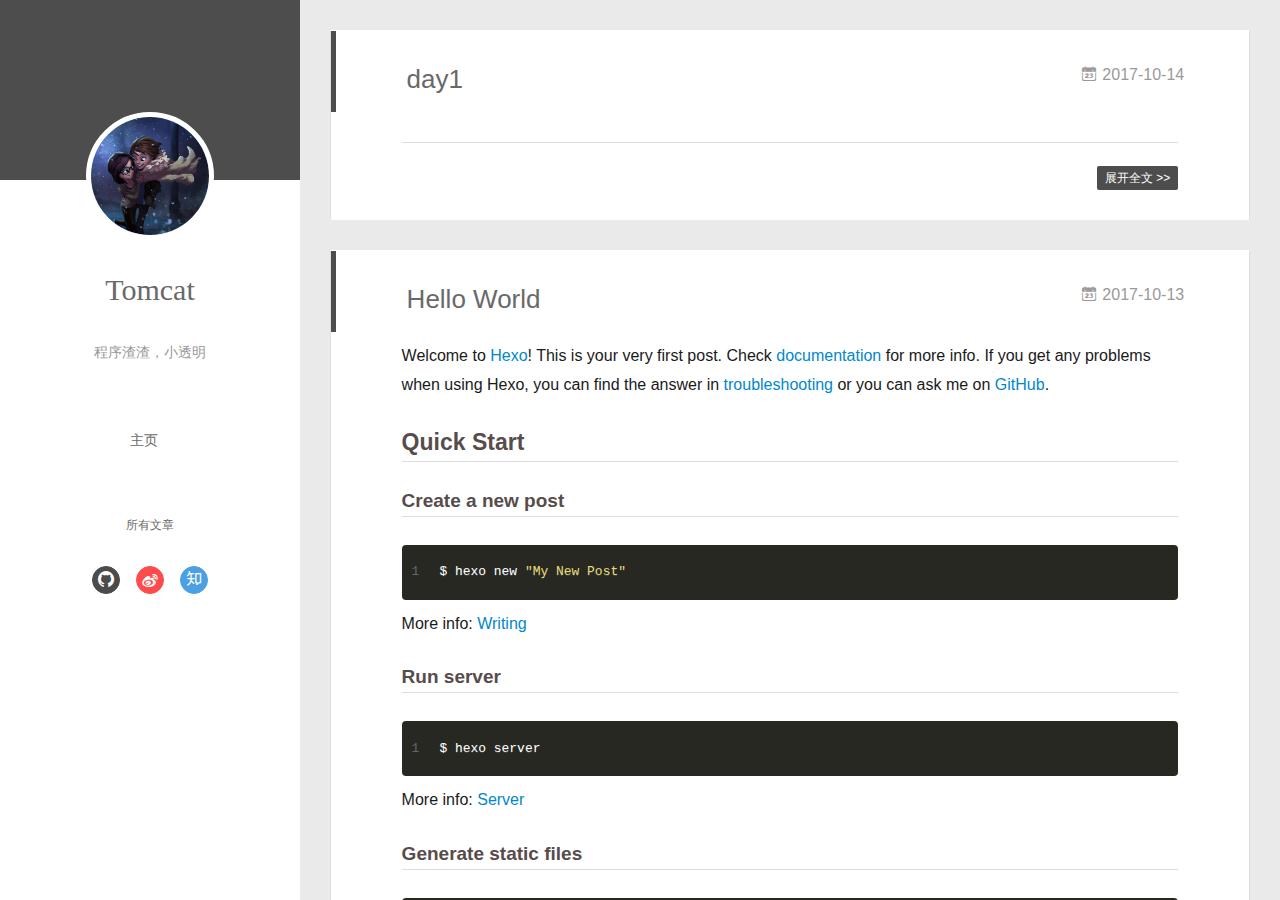
==== index.html @ 6891f6b2 "Site updated: 2017-10-14 13:31:06" ====
<!DOCTYPE html>
<html>
<head>
  <meta charset="utf-8">
  
  <meta name="renderer" content="webkit">
  <meta http-equiv="X-UA-Compatible" content="IE=edge" >
  <link rel="dns-prefetch" href="http://Tom-Dane.github.io">
  <title>Tomcat的博客</title>
  <meta name="viewport" content="width=device-width, initial-scale=1, maximum-scale=1">
  <meta name="description" content="程序渣渣，小透明">
<meta property="og:type" content="website">
<meta property="og:title" content="Tomcat的博客">
<meta property="og:url" content="http://Tom-Dane.github.io/index.html">
<meta property="og:site_name" content="Tomcat的博客">
<meta property="og:description" content="程序渣渣，小透明">
<meta property="og:locale" content="zh-CN">
<meta name="twitter:card" content="summary">
<meta name="twitter:title" content="Tomcat的博客">
<meta name="twitter:description" content="程序渣渣，小透明">
  
    <link rel="alternative" href="/atom.xml" title="Tomcat的博客" type="application/atom+xml">
  
  
    <link rel="icon" href="/assets/img/favicon.ico">
  
  <link rel="stylesheet" type="text/css" href="/./main.507b3a.css">
  <style type="text/css">
  
    #container.show {
      background: linear-gradient(200deg,#a0cfe4,#e8c37e);
    }
  </style>
  

  

</head>

<body>
  <div id="container" q-class="show:isCtnShow">
    <canvas id="anm-canvas" class="anm-canvas"></canvas>
    <div class="left-col" q-class="show:isShow">
      
<div class="overlay" style="background: #4d4d4d"></div>
<div class="intrude-less">
	<header id="header" class="inner">
		<a href="" class="profilepic">
			<img src="/assets/img/tomcat.png" class="js-avatar">
		</a>
		<hgroup>
		  <h1 class="header-author"><a href="">Tomcat</a></h1>
		</hgroup>
		
		<p class="header-subtitle">程序渣渣，小透明</p>
		

		<nav class="header-menu">
			<ul>
			
				<li><a href="/">主页</a></li>
	        
			</ul>
		</nav>
		<nav class="header-smart-menu">
    		
    			
    			<a q-on="click: openSlider(e, 'innerArchive')" href="javascript:void(0)">所有文章</a>
    			
            
    			
            
    			
            
		</nav>
		<nav class="header-nav">
			<div class="social">
				
					<a class="github" target="_blank" href="https://github.com/Tom-Dane" title="github"><i class="icon-github"></i></a>
		        
					<a class="weibo" target="_blank" href="http://weibo.com/3672180560/profile?topnav=1&wvr=6&is_all=1" title="weibo"><i class="icon-weibo"></i></a>
		        
					<a class="zhihu" target="_blank" href="https://www.zhihu.com/people/tomcat-15-3/activities" title="zhihu"><i class="icon-zhihu"></i></a>
		        
			</div>
		</nav>
	</header>		
</div>

    </div>
    <div class="mid-col" q-class="show:isShow,hide:isShow|isFalse">
      
<nav id="mobile-nav">
  	<div class="overlay js-overlay" style="background: #4d4d4d"></div>
	<div class="btnctn js-mobile-btnctn">
  		<div class="slider-trigger list" q-on="click: openSlider(e)"><i class="icon icon-sort"></i></div>
	</div>
	<div class="intrude-less">
		<header id="header" class="inner">
			<div class="profilepic">
				<img src="/assets/img/tomcat.png" class="js-avatar">
			</div>
			<hgroup>
			  <h1 class="header-author js-header-author">Tomcat</h1>
			</hgroup>
			
			<p class="header-subtitle"><i class="icon icon-quo-left"></i>程序渣渣，小透明<i class="icon icon-quo-right"></i></p>
			
			
			
				
			
			
			
			<nav class="header-nav">
				<div class="social">
					
						<a class="github" target="_blank" href="https://github.com/Tom-Dane" title="github"><i class="icon-github"></i></a>
			        
						<a class="weibo" target="_blank" href="http://weibo.com/3672180560/profile?topnav=1&wvr=6&is_all=1" title="weibo"><i class="icon-weibo"></i></a>
			        
						<a class="zhihu" target="_blank" href="https://www.zhihu.com/people/tomcat-15-3/activities" title="zhihu"><i class="icon-zhihu"></i></a>
			        
				</div>
			</nav>

			<nav class="header-menu js-header-menu">
				<ul style="width: 50%">
				
				
					<li style="width: 100%"><a href="/">主页</a></li>
		        
				</ul>
			</nav>
		</header>				
	</div>
	<div class="mobile-mask" style="display:none" q-show="isShow"></div>
</nav>

      <div id="wrapper" class="body-wrap">
        <div class="menu-l">
          <div class="canvas-wrap">
            <canvas data-colors="#eaeaea" data-sectionHeight="100" data-contentId="js-content" id="myCanvas1" class="anm-canvas"></canvas>
          </div>
          <div id="js-content" class="content-ll">
            
  
    <article id="post-day1" class="article article-type-post  article-index" itemscope itemprop="blogPost">
  <div class="article-inner">
    
      <header class="article-header">
        
  
    <h1 itemprop="name">
      <a class="article-title" href="/2017/10/14/day1/">day1</a>
    </h1>
  

        
        <a href="/2017/10/14/day1/" class="archive-article-date">
  	<time datetime="2017-10-14T02:57:06.000Z" itemprop="datePublished"><i class="icon-calendar icon"></i>2017-10-14</time>
</a>
        
      </header>
    
    <div class="article-entry" itemprop="articleBody">
      
        
      

      
    </div>
    <div class="article-info article-info-index">
      
      
      

      
        <p class="article-more-link">
          <a class="article-more-a" href="/2017/10/14/day1/">展开全文 >></a>
        </p>
      

      
      <div class="clearfix"></div>
    </div>
  </div>
</article>

<aside class="wrap-side-operation">
    <div class="mod-side-operation">
        
        <div class="jump-container" id="js-jump-container" style="display:none;">
            <a href="javascript:void(0)" class="mod-side-operation__jump-to-top">
                <i class="icon-font icon-back"></i>
            </a>
            <div id="js-jump-plan-container" class="jump-plan-container" style="top: -11px;">
                <i class="icon-font icon-plane jump-plane"></i>
            </div>
        </div>
        
        
    </div>
</aside>




  
    <article id="post-hello-world" class="article article-type-post  article-index" itemscope itemprop="blogPost">
  <div class="article-inner">
    
      <header class="article-header">
        
  
    <h1 itemprop="name">
      <a class="article-title" href="/2017/10/13/hello-world/">Hello World</a>
    </h1>
  

        
        <a href="/2017/10/13/hello-world/" class="archive-article-date">
  	<time datetime="2017-10-13T04:11:45.041Z" itemprop="datePublished"><i class="icon-calendar icon"></i>2017-10-13</time>
</a>
        
      </header>
    
    <div class="article-entry" itemprop="articleBody">
      
        <p>Welcome to <a href="https://hexo.io/" target="_blank" rel="external">Hexo</a>! This is your very first post. Check <a href="https://hexo.io/docs/" target="_blank" rel="external">documentation</a> for more info. If you get any problems when using Hexo, you can find the answer in <a href="https://hexo.io/docs/troubleshooting.html" target="_blank" rel="external">troubleshooting</a> or you can ask me on <a href="https://github.com/hexojs/hexo/issues" target="_blank" rel="external">GitHub</a>.</p>
<h2 id="Quick-Start"><a href="#Quick-Start" class="headerlink" title="Quick Start"></a>Quick Start</h2><h3 id="Create-a-new-post"><a href="#Create-a-new-post" class="headerlink" title="Create a new post"></a>Create a new post</h3><figure class="highlight bash"><table><tr><td class="gutter"><pre><div class="line">1</div></pre></td><td class="code"><pre><div class="line">$ hexo new <span class="string">"My New Post"</span></div></pre></td></tr></table></figure>
<p>More info: <a href="https://hexo.io/docs/writing.html" target="_blank" rel="external">Writing</a></p>
<h3 id="Run-server"><a href="#Run-server" class="headerlink" title="Run server"></a>Run server</h3><figure class="highlight bash"><table><tr><td class="gutter"><pre><div class="line">1</div></pre></td><td class="code"><pre><div class="line">$ hexo server</div></pre></td></tr></table></figure>
<p>More info: <a href="https://hexo.io/docs/server.html" target="_blank" rel="external">Server</a></p>
<h3 id="Generate-static-files"><a href="#Generate-static-files" class="headerlink" title="Generate static files"></a>Generate static files</h3><figure class="highlight bash"><table><tr><td class="gutter"><pre><div class="line">1</div></pre></td><td class="code"><pre><div class="line">$ hexo generate</div></pre></td></tr></table></figure>
<p>More info: <a href="https://hexo.io/docs/generating.html" target="_blank" rel="external">Generating</a></p>
<h3 id="Deploy-to-remote-sites"><a href="#Deploy-to-remote-sites" class="headerlink" title="Deploy to remote sites"></a>Deploy to remote sites</h3><figure class="highlight bash"><table><tr><td class="gutter"><pre><div class="line">1</div></pre></td><td class="code"><pre><div class="line">$ hexo deploy</div></pre></td></tr></table></figure>
<p>More info: <a href="https://hexo.io/docs/deployment.html" target="_blank" rel="external">Deployment</a></p>

      

      
    </div>
    <div class="article-info article-info-index">
      
      
      

      
        <p class="article-more-link">
          <a class="article-more-a" href="/2017/10/13/hello-world/">展开全文 >></a>
        </p>
      

      
      <div class="clearfix"></div>
    </div>
  </div>
</article>

<aside class="wrap-side-operation">
    <div class="mod-side-operation">
        
        <div class="jump-container" id="js-jump-container" style="display:none;">
            <a href="javascript:void(0)" class="mod-side-operation__jump-to-top">
                <i class="icon-font icon-back"></i>
            </a>
            <div id="js-jump-plan-container" class="jump-plan-container" style="top: -11px;">
                <i class="icon-font icon-plane jump-plane"></i>
            </div>
        </div>
        
        
    </div>
</aside>




  
  


          </div>
        </div>
      </div>
      <footer id="footer">
  <div class="outer">
    <div id="footer-info">
    	<div class="footer-left">
    		&copy; 2017 Tomcat
    	</div>
      	<div class="footer-right">
      		<a href="http://hexo.io/" target="_blank">Hexo</a>  Theme <a href="https://github.com/litten/hexo-theme-yilia" target="_blank">Yilia</a> by Litten
      	</div>
    </div>
  </div>
</footer>
    </div>
    <script>
	var yiliaConfig = {
		mathjax: false,
		isHome: true,
		isPost: false,
		isArchive: false,
		isTag: false,
		isCategory: false,
		open_in_new: false,
		toc_hide_index: true,
		root: "/",
		innerArchive: true,
		showTags: false
	}
</script>

<script>!function(t){function n(e){if(r[e])return r[e].exports;var i=r[e]={exports:{},id:e,loaded:!1};return t[e].call(i.exports,i,i.exports,n),i.loaded=!0,i.exports}var r={};n.m=t,n.c=r,n.p="./",n(0)}([function(t,n,r){r(195),t.exports=r(191)},function(t,n,r){var e=r(3),i=r(52),o=r(27),u=r(28),c=r(53),f="prototype",a=function(t,n,r){var s,l,h,v,p=t&a.F,d=t&a.G,y=t&a.S,g=t&a.P,b=t&a.B,m=d?e:y?e[n]||(e[n]={}):(e[n]||{})[f],x=d?i:i[n]||(i[n]={}),w=x[f]||(x[f]={});d&&(r=n);for(s in r)l=!p&&m&&void 0!==m[s],h=(l?m:r)[s],v=b&&l?c(h,e):g&&"function"==typeof h?c(Function.call,h):h,m&&u(m,s,h,t&a.U),x[s]!=h&&o(x,s,v),g&&w[s]!=h&&(w[s]=h)};e.core=i,a.F=1,a.G=2,a.S=4,a.P=8,a.B=16,a.W=32,a.U=64,a.R=128,t.exports=a},function(t,n,r){var e=r(6);t.exports=function(t){if(!e(t))throw TypeError(t+" is not an object!");return t}},function(t,n){var r=t.exports="undefined"!=typeof window&&window.Math==Math?window:"undefined"!=typeof self&&self.Math==Math?self:Function("return this")();"number"==typeof __g&&(__g=r)},function(t,n){t.exports=function(t){try{return!!t()}catch(t){return!0}}},function(t,n){var r=t.exports="undefined"!=typeof window&&window.Math==Math?window:"undefined"!=typeof self&&self.Math==Math?self:Function("return this")();"number"==typeof __g&&(__g=r)},function(t,n){t.exports=function(t){return"object"==typeof t?null!==t:"function"==typeof t}},function(t,n,r){var e=r(126)("wks"),i=r(76),o=r(3).Symbol,u="function"==typeof o;(t.exports=function(t){return e[t]||(e[t]=u&&o[t]||(u?o:i)("Symbol."+t))}).store=e},function(t,n){var r={}.hasOwnProperty;t.exports=function(t,n){return r.call(t,n)}},function(t,n,r){var e=r(94),i=r(33);t.exports=function(t){return e(i(t))}},function(t,n,r){t.exports=!r(4)(function(){return 7!=Object.defineProperty({},"a",{get:function(){return 7}}).a})},function(t,n,r){var e=r(2),i=r(167),o=r(50),u=Object.defineProperty;n.f=r(10)?Object.defineProperty:function(t,n,r){if(e(t),n=o(n,!0),e(r),i)try{return u(t,n,r)}catch(t){}if("get"in r||"set"in r)throw TypeError("Accessors not supported!");return"value"in r&&(t[n]=r.value),t}},function(t,n,r){t.exports=!r(18)(function(){return 7!=Object.defineProperty({},"a",{get:function(){return 7}}).a})},function(t,n,r){var e=r(14),i=r(22);t.exports=r(12)?function(t,n,r){return e.f(t,n,i(1,r))}:function(t,n,r){return t[n]=r,t}},function(t,n,r){var e=r(20),i=r(58),o=r(42),u=Object.defineProperty;n.f=r(12)?Object.defineProperty:function(t,n,r){if(e(t),n=o(n,!0),e(r),i)try{return u(t,n,r)}catch(t){}if("get"in r||"set"in r)throw TypeError("Accessors not supported!");return"value"in r&&(t[n]=r.value),t}},function(t,n,r){var e=r(40)("wks"),i=r(23),o=r(5).Symbol,u="function"==typeof o;(t.exports=function(t){return e[t]||(e[t]=u&&o[t]||(u?o:i)("Symbol."+t))}).store=e},function(t,n,r){var e=r(67),i=Math.min;t.exports=function(t){return t>0?i(e(t),9007199254740991):0}},function(t,n,r){var e=r(46);t.exports=function(t){return Object(e(t))}},function(t,n){t.exports=function(t){try{return!!t()}catch(t){return!0}}},function(t,n,r){var e=r(63),i=r(34);t.exports=Object.keys||function(t){return e(t,i)}},function(t,n,r){var e=r(21);t.exports=function(t){if(!e(t))throw TypeError(t+" is not an object!");return t}},function(t,n){t.exports=function(t){return"object"==typeof t?null!==t:"function"==typeof t}},function(t,n){t.exports=function(t,n){return{enumerable:!(1&t),configurable:!(2&t),writable:!(4&t),value:n}}},function(t,n){var r=0,e=Math.random();t.exports=function(t){return"Symbol(".concat(void 0===t?"":t,")_",(++r+e).toString(36))}},function(t,n){var r={}.hasOwnProperty;t.exports=function(t,n){return r.call(t,n)}},function(t,n){var r=t.exports={version:"2.4.0"};"number"==typeof __e&&(__e=r)},function(t,n){t.exports=function(t){if("function"!=typeof t)throw TypeError(t+" is not a function!");return t}},function(t,n,r){var e=r(11),i=r(66);t.exports=r(10)?function(t,n,r){return e.f(t,n,i(1,r))}:function(t,n,r){return t[n]=r,t}},function(t,n,r){var e=r(3),i=r(27),o=r(24),u=r(76)("src"),c="toString",f=Function[c],a=(""+f).split(c);r(52).inspectSource=function(t){return f.call(t)},(t.exports=function(t,n,r,c){var f="function"==typeof r;f&&(o(r,"name")||i(r,"name",n)),t[n]!==r&&(f&&(o(r,u)||i(r,u,t[n]?""+t[n]:a.join(String(n)))),t===e?t[n]=r:c?t[n]?t[n]=r:i(t,n,r):(delete t[n],i(t,n,r)))})(Function.prototype,c,function(){return"function"==typeof this&&this[u]||f.call(this)})},function(t,n,r){var e=r(1),i=r(4),o=r(46),u=function(t,n,r,e){var i=String(o(t)),u="<"+n;return""!==r&&(u+=" "+r+'="'+String(e).replace(/"/g,"&quot;")+'"'),u+">"+i+"</"+n+">"};t.exports=function(t,n){var r={};r[t]=n(u),e(e.P+e.F*i(function(){var n=""[t]('"');return n!==n.toLowerCase()||n.split('"').length>3}),"String",r)}},function(t,n,r){var e=r(115),i=r(46);t.exports=function(t){return e(i(t))}},function(t,n,r){var e=r(116),i=r(66),o=r(30),u=r(50),c=r(24),f=r(167),a=Object.getOwnPropertyDescriptor;n.f=r(10)?a:function(t,n){if(t=o(t),n=u(n,!0),f)try{return a(t,n)}catch(t){}if(c(t,n))return i(!e.f.call(t,n),t[n])}},function(t,n,r){var e=r(24),i=r(17),o=r(145)("IE_PROTO"),u=Object.prototype;t.exports=Object.getPrototypeOf||function(t){return t=i(t),e(t,o)?t[o]:"function"==typeof t.constructor&&t instanceof t.constructor?t.constructor.prototype:t instanceof Object?u:null}},function(t,n){t.exports=function(t){if(void 0==t)throw TypeError("Can't call method on  "+t);return t}},function(t,n){t.exports="constructor,hasOwnProperty,isPrototypeOf,propertyIsEnumerable,toLocaleString,toString,valueOf".split(",")},function(t,n){t.exports={}},function(t,n){t.exports=!0},function(t,n){n.f={}.propertyIsEnumerable},function(t,n,r){var e=r(14).f,i=r(8),o=r(15)("toStringTag");t.exports=function(t,n,r){t&&!i(t=r?t:t.prototype,o)&&e(t,o,{configurable:!0,value:n})}},function(t,n,r){var e=r(40)("keys"),i=r(23);t.exports=function(t){return e[t]||(e[t]=i(t))}},function(t,n,r){var e=r(5),i="__core-js_shared__",o=e[i]||(e[i]={});t.exports=function(t){return o[t]||(o[t]={})}},function(t,n){var r=Math.ceil,e=Math.floor;t.exports=function(t){return isNaN(t=+t)?0:(t>0?e:r)(t)}},function(t,n,r){var e=r(21);t.exports=function(t,n){if(!e(t))return t;var r,i;if(n&&"function"==typeof(r=t.toString)&&!e(i=r.call(t)))return i;if("function"==typeof(r=t.valueOf)&&!e(i=r.call(t)))return i;if(!n&&"function"==typeof(r=t.toString)&&!e(i=r.call(t)))return i;throw TypeError("Can't convert object to primitive value")}},function(t,n,r){var e=r(5),i=r(25),o=r(36),u=r(44),c=r(14).f;t.exports=function(t){var n=i.Symbol||(i.Symbol=o?{}:e.Symbol||{});"_"==t.charAt(0)||t in n||c(n,t,{value:u.f(t)})}},function(t,n,r){n.f=r(15)},function(t,n){var r={}.toString;t.exports=function(t){return r.call(t).slice(8,-1)}},function(t,n){t.exports=function(t){if(void 0==t)throw TypeError("Can't call method on  "+t);return t}},function(t,n,r){var e=r(4);t.exports=function(t,n){return!!t&&e(function(){n?t.call(null,function(){},1):t.call(null)})}},function(t,n,r){var e=r(53),i=r(115),o=r(17),u=r(16),c=r(203);t.exports=function(t,n){var r=1==t,f=2==t,a=3==t,s=4==t,l=6==t,h=5==t||l,v=n||c;return function(n,c,p){for(var d,y,g=o(n),b=i(g),m=e(c,p,3),x=u(b.length),w=0,S=r?v(n,x):f?v(n,0):void 0;x>w;w++)if((h||w in b)&&(d=b[w],y=m(d,w,g),t))if(r)S[w]=y;else if(y)switch(t){case 3:return!0;case 5:return d;case 6:return w;case 2:S.push(d)}else if(s)return!1;return l?-1:a||s?s:S}}},function(t,n,r){var e=r(1),i=r(52),o=r(4);t.exports=function(t,n){var r=(i.Object||{})[t]||Object[t],u={};u[t]=n(r),e(e.S+e.F*o(function(){r(1)}),"Object",u)}},function(t,n,r){var e=r(6);t.exports=function(t,n){if(!e(t))return t;var r,i;if(n&&"function"==typeof(r=t.toString)&&!e(i=r.call(t)))return i;if("function"==typeof(r=t.valueOf)&&!e(i=r.call(t)))return i;if(!n&&"function"==typeof(r=t.toString)&&!e(i=r.call(t)))return i;throw TypeError("Can't convert object to primitive value")}},function(t,n,r){var e=r(5),i=r(25),o=r(91),u=r(13),c="prototype",f=function(t,n,r){var a,s,l,h=t&f.F,v=t&f.G,p=t&f.S,d=t&f.P,y=t&f.B,g=t&f.W,b=v?i:i[n]||(i[n]={}),m=b[c],x=v?e:p?e[n]:(e[n]||{})[c];v&&(r=n);for(a in r)(s=!h&&x&&void 0!==x[a])&&a in b||(l=s?x[a]:r[a],b[a]=v&&"function"!=typeof x[a]?r[a]:y&&s?o(l,e):g&&x[a]==l?function(t){var n=function(n,r,e){if(this instanceof t){switch(arguments.length){case 0:return new t;case 1:return new t(n);case 2:return new t(n,r)}return new t(n,r,e)}return t.apply(this,arguments)};return n[c]=t[c],n}(l):d&&"function"==typeof l?o(Function.call,l):l,d&&((b.virtual||(b.virtual={}))[a]=l,t&f.R&&m&&!m[a]&&u(m,a,l)))};f.F=1,f.G=2,f.S=4,f.P=8,f.B=16,f.W=32,f.U=64,f.R=128,t.exports=f},function(t,n){var r=t.exports={version:"2.4.0"};"number"==typeof __e&&(__e=r)},function(t,n,r){var e=r(26);t.exports=function(t,n,r){if(e(t),void 0===n)return t;switch(r){case 1:return function(r){return t.call(n,r)};case 2:return function(r,e){return t.call(n,r,e)};case 3:return function(r,e,i){return t.call(n,r,e,i)}}return function(){return t.apply(n,arguments)}}},function(t,n,r){var e=r(183),i=r(1),o=r(126)("metadata"),u=o.store||(o.store=new(r(186))),c=function(t,n,r){var i=u.get(t);if(!i){if(!r)return;u.set(t,i=new e)}var o=i.get(n);if(!o){if(!r)return;i.set(n,o=new e)}return o},f=function(t,n,r){var e=c(n,r,!1);return void 0!==e&&e.has(t)},a=function(t,n,r){var e=c(n,r,!1);return void 0===e?void 0:e.get(t)},s=function(t,n,r,e){c(r,e,!0).set(t,n)},l=function(t,n){var r=c(t,n,!1),e=[];return r&&r.forEach(function(t,n){e.push(n)}),e},h=function(t){return void 0===t||"symbol"==typeof t?t:String(t)},v=function(t){i(i.S,"Reflect",t)};t.exports={store:u,map:c,has:f,get:a,set:s,keys:l,key:h,exp:v}},function(t,n,r){"use strict";if(r(10)){var e=r(69),i=r(3),o=r(4),u=r(1),c=r(127),f=r(152),a=r(53),s=r(68),l=r(66),h=r(27),v=r(73),p=r(67),d=r(16),y=r(75),g=r(50),b=r(24),m=r(180),x=r(114),w=r(6),S=r(17),_=r(137),O=r(70),E=r(32),P=r(71).f,j=r(154),F=r(76),M=r(7),A=r(48),N=r(117),T=r(146),I=r(155),k=r(80),L=r(123),R=r(74),C=r(130),W=r(160),D=r(11),U=r(31),G=D.f,B=U.f,V=i.RangeError,z=i.TypeError,q=i.Uint8Array,K="ArrayBuffer",Y="Shared"+K,J="BYTES_PER_ELEMENT",H="prototype",$=Array[H],X=f.ArrayBuffer,Q=f.DataView,Z=A(0),tt=A(2),nt=A(3),rt=A(4),et=A(5),it=A(6),ot=N(!0),ut=N(!1),ct=I.values,ft=I.keys,at=I.entries,st=$.lastIndexOf,lt=$.reduce,ht=$.reduceRight,vt=$.join,pt=$.sort,dt=$.slice,yt=$.toString,gt=$.toLocaleString,bt=M("iterator"),mt=M("toStringTag"),xt=F("typed_constructor"),wt=F("def_constructor"),St=c.CONSTR,_t=c.TYPED,Ot=c.VIEW,Et="Wrong length!",Pt=A(1,function(t,n){return Tt(T(t,t[wt]),n)}),jt=o(function(){return 1===new q(new Uint16Array([1]).buffer)[0]}),Ft=!!q&&!!q[H].set&&o(function(){new q(1).set({})}),Mt=function(t,n){if(void 0===t)throw z(Et);var r=+t,e=d(t);if(n&&!m(r,e))throw V(Et);return e},At=function(t,n){var r=p(t);if(r<0||r%n)throw V("Wrong offset!");return r},Nt=function(t){if(w(t)&&_t in t)return t;throw z(t+" is not a typed array!")},Tt=function(t,n){if(!(w(t)&&xt in t))throw z("It is not a typed array constructor!");return new t(n)},It=function(t,n){return kt(T(t,t[wt]),n)},kt=function(t,n){for(var r=0,e=n.length,i=Tt(t,e);e>r;)i[r]=n[r++];return i},Lt=function(t,n,r){G(t,n,{get:function(){return this._d[r]}})},Rt=function(t){var n,r,e,i,o,u,c=S(t),f=arguments.length,s=f>1?arguments[1]:void 0,l=void 0!==s,h=j(c);if(void 0!=h&&!_(h)){for(u=h.call(c),e=[],n=0;!(o=u.next()).done;n++)e.push(o.value);c=e}for(l&&f>2&&(s=a(s,arguments[2],2)),n=0,r=d(c.length),i=Tt(this,r);r>n;n++)i[n]=l?s(c[n],n):c[n];return i},Ct=function(){for(var t=0,n=arguments.length,r=Tt(this,n);n>t;)r[t]=arguments[t++];return r},Wt=!!q&&o(function(){gt.call(new q(1))}),Dt=function(){return gt.apply(Wt?dt.call(Nt(this)):Nt(this),arguments)},Ut={copyWithin:function(t,n){return W.call(Nt(this),t,n,arguments.length>2?arguments[2]:void 0)},every:function(t){return rt(Nt(this),t,arguments.length>1?arguments[1]:void 0)},fill:function(t){return C.apply(Nt(this),arguments)},filter:function(t){return It(this,tt(Nt(this),t,arguments.length>1?arguments[1]:void 0))},find:function(t){return et(Nt(this),t,arguments.length>1?arguments[1]:void 0)},findIndex:function(t){return it(Nt(this),t,arguments.length>1?arguments[1]:void 0)},forEach:function(t){Z(Nt(this),t,arguments.length>1?arguments[1]:void 0)},indexOf:function(t){return ut(Nt(this),t,arguments.length>1?arguments[1]:void 0)},includes:function(t){return ot(Nt(this),t,arguments.length>1?arguments[1]:void 0)},join:function(t){return vt.apply(Nt(this),arguments)},lastIndexOf:function(t){return st.apply(Nt(this),arguments)},map:function(t){return Pt(Nt(this),t,arguments.length>1?arguments[1]:void 0)},reduce:function(t){return lt.apply(Nt(this),arguments)},reduceRight:function(t){return ht.apply(Nt(this),arguments)},reverse:function(){for(var t,n=this,r=Nt(n).length,e=Math.floor(r/2),i=0;i<e;)t=n[i],n[i++]=n[--r],n[r]=t;return n},some:function(t){return nt(Nt(this),t,arguments.length>1?arguments[1]:void 0)},sort:function(t){return pt.call(Nt(this),t)},subarray:function(t,n){var r=Nt(this),e=r.length,i=y(t,e);return new(T(r,r[wt]))(r.buffer,r.byteOffset+i*r.BYTES_PER_ELEMENT,d((void 0===n?e:y(n,e))-i))}},Gt=function(t,n){return It(this,dt.call(Nt(this),t,n))},Bt=function(t){Nt(this);var n=At(arguments[1],1),r=this.length,e=S(t),i=d(e.length),o=0;if(i+n>r)throw V(Et);for(;o<i;)this[n+o]=e[o++]},Vt={entries:function(){return at.call(Nt(this))},keys:function(){return ft.call(Nt(this))},values:function(){return ct.call(Nt(this))}},zt=function(t,n){return w(t)&&t[_t]&&"symbol"!=typeof n&&n in t&&String(+n)==String(n)},qt=function(t,n){return zt(t,n=g(n,!0))?l(2,t[n]):B(t,n)},Kt=function(t,n,r){return!(zt(t,n=g(n,!0))&&w(r)&&b(r,"value"))||b(r,"get")||b(r,"set")||r.configurable||b(r,"writable")&&!r.writable||b(r,"enumerable")&&!r.enumerable?G(t,n,r):(t[n]=r.value,t)};St||(U.f=qt,D.f=Kt),u(u.S+u.F*!St,"Object",{getOwnPropertyDescriptor:qt,defineProperty:Kt}),o(function(){yt.call({})})&&(yt=gt=function(){return vt.call(this)});var Yt=v({},Ut);v(Yt,Vt),h(Yt,bt,Vt.values),v(Yt,{slice:Gt,set:Bt,constructor:function(){},toString:yt,toLocaleString:Dt}),Lt(Yt,"buffer","b"),Lt(Yt,"byteOffset","o"),Lt(Yt,"byteLength","l"),Lt(Yt,"length","e"),G(Yt,mt,{get:function(){return this[_t]}}),t.exports=function(t,n,r,f){f=!!f;var a=t+(f?"Clamped":"")+"Array",l="Uint8Array"!=a,v="get"+t,p="set"+t,y=i[a],g=y||{},b=y&&E(y),m=!y||!c.ABV,S={},_=y&&y[H],j=function(t,r){var e=t._d;return e.v[v](r*n+e.o,jt)},F=function(t,r,e){var i=t._d;f&&(e=(e=Math.round(e))<0?0:e>255?255:255&e),i.v[p](r*n+i.o,e,jt)},M=function(t,n){G(t,n,{get:function(){return j(this,n)},set:function(t){return F(this,n,t)},enumerable:!0})};m?(y=r(function(t,r,e,i){s(t,y,a,"_d");var o,u,c,f,l=0,v=0;if(w(r)){if(!(r instanceof X||(f=x(r))==K||f==Y))return _t in r?kt(y,r):Rt.call(y,r);o=r,v=At(e,n);var p=r.byteLength;if(void 0===i){if(p%n)throw V(Et);if((u=p-v)<0)throw V(Et)}else if((u=d(i)*n)+v>p)throw V(Et);c=u/n}else c=Mt(r,!0),u=c*n,o=new X(u);for(h(t,"_d",{b:o,o:v,l:u,e:c,v:new Q(o)});l<c;)M(t,l++)}),_=y[H]=O(Yt),h(_,"constructor",y)):L(function(t){new y(null),new y(t)},!0)||(y=r(function(t,r,e,i){s(t,y,a);var o;return w(r)?r instanceof X||(o=x(r))==K||o==Y?void 0!==i?new g(r,At(e,n),i):void 0!==e?new g(r,At(e,n)):new g(r):_t in r?kt(y,r):Rt.call(y,r):new g(Mt(r,l))}),Z(b!==Function.prototype?P(g).concat(P(b)):P(g),function(t){t in y||h(y,t,g[t])}),y[H]=_,e||(_.constructor=y));var A=_[bt],N=!!A&&("values"==A.name||void 0==A.name),T=Vt.values;h(y,xt,!0),h(_,_t,a),h(_,Ot,!0),h(_,wt,y),(f?new y(1)[mt]==a:mt in _)||G(_,mt,{get:function(){return a}}),S[a]=y,u(u.G+u.W+u.F*(y!=g),S),u(u.S,a,{BYTES_PER_ELEMENT:n,from:Rt,of:Ct}),J in _||h(_,J,n),u(u.P,a,Ut),R(a),u(u.P+u.F*Ft,a,{set:Bt}),u(u.P+u.F*!N,a,Vt),u(u.P+u.F*(_.toString!=yt),a,{toString:yt}),u(u.P+u.F*o(function(){new y(1).slice()}),a,{slice:Gt}),u(u.P+u.F*(o(function(){return[1,2].toLocaleString()!=new y([1,2]).toLocaleString()})||!o(function(){_.toLocaleString.call([1,2])})),a,{toLocaleString:Dt}),k[a]=N?A:T,e||N||h(_,bt,T)}}else t.exports=function(){}},function(t,n){var r={}.toString;t.exports=function(t){return r.call(t).slice(8,-1)}},function(t,n,r){var e=r(21),i=r(5).document,o=e(i)&&e(i.createElement);t.exports=function(t){return o?i.createElement(t):{}}},function(t,n,r){t.exports=!r(12)&&!r(18)(function(){return 7!=Object.defineProperty(r(57)("div"),"a",{get:function(){return 7}}).a})},function(t,n,r){"use strict";var e=r(36),i=r(51),o=r(64),u=r(13),c=r(8),f=r(35),a=r(96),s=r(38),l=r(103),h=r(15)("iterator"),v=!([].keys&&"next"in[].keys()),p="keys",d="values",y=function(){return this};t.exports=function(t,n,r,g,b,m,x){a(r,n,g);var w,S,_,O=function(t){if(!v&&t in F)return F[t];switch(t){case p:case d:return function(){return new r(this,t)}}return function(){return new r(this,t)}},E=n+" Iterator",P=b==d,j=!1,F=t.prototype,M=F[h]||F["@@iterator"]||b&&F[b],A=M||O(b),N=b?P?O("entries"):A:void 0,T="Array"==n?F.entries||M:M;if(T&&(_=l(T.call(new t)))!==Object.prototype&&(s(_,E,!0),e||c(_,h)||u(_,h,y)),P&&M&&M.name!==d&&(j=!0,A=function(){return M.call(this)}),e&&!x||!v&&!j&&F[h]||u(F,h,A),f[n]=A,f[E]=y,b)if(w={values:P?A:O(d),keys:m?A:O(p),entries:N},x)for(S in w)S in F||o(F,S,w[S]);else i(i.P+i.F*(v||j),n,w);return w}},function(t,n,r){var e=r(20),i=r(100),o=r(34),u=r(39)("IE_PROTO"),c=function(){},f="prototype",a=function(){var t,n=r(57)("iframe"),e=o.length;for(n.style.display="none",r(93).appendChild(n),n.src="javascript:",t=n.contentWindow.document,t.open(),t.write("<script>document.F=Object<\/script>"),t.close(),a=t.F;e--;)delete a[f][o[e]];return a()};t.exports=Object.create||function(t,n){var r;return null!==t?(c[f]=e(t),r=new c,c[f]=null,r[u]=t):r=a(),void 0===n?r:i(r,n)}},function(t,n,r){var e=r(63),i=r(34).concat("length","prototype");n.f=Object.getOwnPropertyNames||function(t){return e(t,i)}},function(t,n){n.f=Object.getOwnPropertySymbols},function(t,n,r){var e=r(8),i=r(9),o=r(90)(!1),u=r(39)("IE_PROTO");t.exports=function(t,n){var r,c=i(t),f=0,a=[];for(r in c)r!=u&&e(c,r)&&a.push(r);for(;n.length>f;)e(c,r=n[f++])&&(~o(a,r)||a.push(r));return a}},function(t,n,r){t.exports=r(13)},function(t,n,r){var e=r(76)("meta"),i=r(6),o=r(24),u=r(11).f,c=0,f=Object.isExtensible||function(){return!0},a=!r(4)(function(){return f(Object.preventExtensions({}))}),s=function(t){u(t,e,{value:{i:"O"+ ++c,w:{}}})},l=function(t,n){if(!i(t))return"symbol"==typeof t?t:("string"==typeof t?"S":"P")+t;if(!o(t,e)){if(!f(t))return"F";if(!n)return"E";s(t)}return t[e].i},h=function(t,n){if(!o(t,e)){if(!f(t))return!0;if(!n)return!1;s(t)}return t[e].w},v=function(t){return a&&p.NEED&&f(t)&&!o(t,e)&&s(t),t},p=t.exports={KEY:e,NEED:!1,fastKey:l,getWeak:h,onFreeze:v}},function(t,n){t.exports=function(t,n){return{enumerable:!(1&t),configurable:!(2&t),writable:!(4&t),value:n}}},function(t,n){var r=Math.ceil,e=Math.floor;t.exports=function(t){return isNaN(t=+t)?0:(t>0?e:r)(t)}},function(t,n){t.exports=function(t,n,r,e){if(!(t instanceof n)||void 0!==e&&e in t)throw TypeError(r+": incorrect invocation!");return t}},function(t,n){t.exports=!1},function(t,n,r){var e=r(2),i=r(173),o=r(133),u=r(145)("IE_PROTO"),c=function(){},f="prototype",a=function(){var t,n=r(132)("iframe"),e=o.length;for(n.style.display="none",r(135).appendChild(n),n.src="javascript:",t=n.contentWindow.document,t.open(),t.write("<script>document.F=Object<\/script>"),t.close(),a=t.F;e--;)delete a[f][o[e]];return a()};t.exports=Object.create||function(t,n){var r;return null!==t?(c[f]=e(t),r=new c,c[f]=null,r[u]=t):r=a(),void 0===n?r:i(r,n)}},function(t,n,r){var e=r(175),i=r(133).concat("length","prototype");n.f=Object.getOwnPropertyNames||function(t){return e(t,i)}},function(t,n,r){var e=r(175),i=r(133);t.exports=Object.keys||function(t){return e(t,i)}},function(t,n,r){var e=r(28);t.exports=function(t,n,r){for(var i in n)e(t,i,n[i],r);return t}},function(t,n,r){"use strict";var e=r(3),i=r(11),o=r(10),u=r(7)("species");t.exports=function(t){var n=e[t];o&&n&&!n[u]&&i.f(n,u,{configurable:!0,get:function(){return this}})}},function(t,n,r){var e=r(67),i=Math.max,o=Math.min;t.exports=function(t,n){return t=e(t),t<0?i(t+n,0):o(t,n)}},function(t,n){var r=0,e=Math.random();t.exports=function(t){return"Symbol(".concat(void 0===t?"":t,")_",(++r+e).toString(36))}},function(t,n,r){var e=r(33);t.exports=function(t){return Object(e(t))}},function(t,n,r){var e=r(7)("unscopables"),i=Array.prototype;void 0==i[e]&&r(27)(i,e,{}),t.exports=function(t){i[e][t]=!0}},function(t,n,r){var e=r(53),i=r(169),o=r(137),u=r(2),c=r(16),f=r(154),a={},s={},n=t.exports=function(t,n,r,l,h){var v,p,d,y,g=h?function(){return t}:f(t),b=e(r,l,n?2:1),m=0;if("function"!=typeof g)throw TypeError(t+" is not iterable!");if(o(g)){for(v=c(t.length);v>m;m++)if((y=n?b(u(p=t[m])[0],p[1]):b(t[m]))===a||y===s)return y}else for(d=g.call(t);!(p=d.next()).done;)if((y=i(d,b,p.value,n))===a||y===s)return y};n.BREAK=a,n.RETURN=s},function(t,n){t.exports={}},function(t,n,r){var e=r(11).f,i=r(24),o=r(7)("toStringTag");t.exports=function(t,n,r){t&&!i(t=r?t:t.prototype,o)&&e(t,o,{configurable:!0,value:n})}},function(t,n,r){var e=r(1),i=r(46),o=r(4),u=r(150),c="["+u+"]",f="​",a=RegExp("^"+c+c+"*"),s=RegExp(c+c+"*$"),l=function(t,n,r){var i={},c=o(function(){return!!u[t]()||f[t]()!=f}),a=i[t]=c?n(h):u[t];r&&(i[r]=a),e(e.P+e.F*c,"String",i)},h=l.trim=function(t,n){return t=String(i(t)),1&n&&(t=t.replace(a,"")),2&n&&(t=t.replace(s,"")),t};t.exports=l},function(t,n,r){t.exports={default:r(86),__esModule:!0}},function(t,n,r){t.exports={default:r(87),__esModule:!0}},function(t,n,r){"use strict";function e(t){return t&&t.__esModule?t:{default:t}}n.__esModule=!0;var i=r(84),o=e(i),u=r(83),c=e(u),f="function"==typeof c.default&&"symbol"==typeof o.default?function(t){return typeof t}:function(t){return t&&"function"==typeof c.default&&t.constructor===c.default&&t!==c.default.prototype?"symbol":typeof t};n.default="function"==typeof c.default&&"symbol"===f(o.default)?function(t){return void 0===t?"undefined":f(t)}:function(t){return t&&"function"==typeof c.default&&t.constructor===c.default&&t!==c.default.prototype?"symbol":void 0===t?"undefined":f(t)}},function(t,n,r){r(110),r(108),r(111),r(112),t.exports=r(25).Symbol},function(t,n,r){r(109),r(113),t.exports=r(44).f("iterator")},function(t,n){t.exports=function(t){if("function"!=typeof t)throw TypeError(t+" is not a function!");return t}},function(t,n){t.exports=function(){}},function(t,n,r){var e=r(9),i=r(106),o=r(105);t.exports=function(t){return function(n,r,u){var c,f=e(n),a=i(f.length),s=o(u,a);if(t&&r!=r){for(;a>s;)if((c=f[s++])!=c)return!0}else for(;a>s;s++)if((t||s in f)&&f[s]===r)return t||s||0;return!t&&-1}}},function(t,n,r){var e=r(88);t.exports=function(t,n,r){if(e(t),void 0===n)return t;switch(r){case 1:return function(r){return t.call(n,r)};case 2:return function(r,e){return t.call(n,r,e)};case 3:return function(r,e,i){return t.call(n,r,e,i)}}return function(){return t.apply(n,arguments)}}},function(t,n,r){var e=r(19),i=r(62),o=r(37);t.exports=function(t){var n=e(t),r=i.f;if(r)for(var u,c=r(t),f=o.f,a=0;c.length>a;)f.call(t,u=c[a++])&&n.push(u);return n}},function(t,n,r){t.exports=r(5).document&&document.documentElement},function(t,n,r){var e=r(56);t.exports=Object("z").propertyIsEnumerable(0)?Object:function(t){return"String"==e(t)?t.split(""):Object(t)}},function(t,n,r){var e=r(56);t.exports=Array.isArray||function(t){return"Array"==e(t)}},function(t,n,r){"use strict";var e=r(60),i=r(22),o=r(38),u={};r(13)(u,r(15)("iterator"),function(){return this}),t.exports=function(t,n,r){t.prototype=e(u,{next:i(1,r)}),o(t,n+" Iterator")}},function(t,n){t.exports=function(t,n){return{value:n,done:!!t}}},function(t,n,r){var e=r(19),i=r(9);t.exports=function(t,n){for(var r,o=i(t),u=e(o),c=u.length,f=0;c>f;)if(o[r=u[f++]]===n)return r}},function(t,n,r){var e=r(23)("meta"),i=r(21),o=r(8),u=r(14).f,c=0,f=Object.isExtensible||function(){return!0},a=!r(18)(function(){return f(Object.preventExtensions({}))}),s=function(t){u(t,e,{value:{i:"O"+ ++c,w:{}}})},l=function(t,n){if(!i(t))return"symbol"==typeof t?t:("string"==typeof t?"S":"P")+t;if(!o(t,e)){if(!f(t))return"F";if(!n)return"E";s(t)}return t[e].i},h=function(t,n){if(!o(t,e)){if(!f(t))return!0;if(!n)return!1;s(t)}return t[e].w},v=function(t){return a&&p.NEED&&f(t)&&!o(t,e)&&s(t),t},p=t.exports={KEY:e,NEED:!1,fastKey:l,getWeak:h,onFreeze:v}},function(t,n,r){var e=r(14),i=r(20),o=r(19);t.exports=r(12)?Object.defineProperties:function(t,n){i(t);for(var r,u=o(n),c=u.length,f=0;c>f;)e.f(t,r=u[f++],n[r]);return t}},function(t,n,r){var e=r(37),i=r(22),o=r(9),u=r(42),c=r(8),f=r(58),a=Object.getOwnPropertyDescriptor;n.f=r(12)?a:function(t,n){if(t=o(t),n=u(n,!0),f)try{return a(t,n)}catch(t){}if(c(t,n))return i(!e.f.call(t,n),t[n])}},function(t,n,r){var e=r(9),i=r(61).f,o={}.toString,u="object"==typeof window&&window&&Object.getOwnPropertyNames?Object.getOwnPropertyNames(window):[],c=function(t){try{return i(t)}catch(t){return u.slice()}};t.exports.f=function(t){return u&&"[object Window]"==o.call(t)?c(t):i(e(t))}},function(t,n,r){var e=r(8),i=r(77),o=r(39)("IE_PROTO"),u=Object.prototype;t.exports=Object.getPrototypeOf||function(t){return t=i(t),e(t,o)?t[o]:"function"==typeof t.constructor&&t instanceof t.constructor?t.constructor.prototype:t instanceof Object?u:null}},function(t,n,r){var e=r(41),i=r(33);t.exports=function(t){return function(n,r){var o,u,c=String(i(n)),f=e(r),a=c.length;return f<0||f>=a?t?"":void 0:(o=c.charCodeAt(f),o<55296||o>56319||f+1===a||(u=c.charCodeAt(f+1))<56320||u>57343?t?c.charAt(f):o:t?c.slice(f,f+2):u-56320+(o-55296<<10)+65536)}}},function(t,n,r){var e=r(41),i=Math.max,o=Math.min;t.exports=function(t,n){return t=e(t),t<0?i(t+n,0):o(t,n)}},function(t,n,r){var e=r(41),i=Math.min;t.exports=function(t){return t>0?i(e(t),9007199254740991):0}},function(t,n,r){"use strict";var e=r(89),i=r(97),o=r(35),u=r(9);t.exports=r(59)(Array,"Array",function(t,n){this._t=u(t),this._i=0,this._k=n},function(){var t=this._t,n=this._k,r=this._i++;return!t||r>=t.length?(this._t=void 0,i(1)):"keys"==n?i(0,r):"values"==n?i(0,t[r]):i(0,[r,t[r]])},"values"),o.Arguments=o.Array,e("keys"),e("values"),e("entries")},function(t,n){},function(t,n,r){"use strict";var e=r(104)(!0);r(59)(String,"String",function(t){this._t=String(t),this._i=0},function(){var t,n=this._t,r=this._i;return r>=n.length?{value:void 0,done:!0}:(t=e(n,r),this._i+=t.length,{value:t,done:!1})})},function(t,n,r){"use strict";var e=r(5),i=r(8),o=r(12),u=r(51),c=r(64),f=r(99).KEY,a=r(18),s=r(40),l=r(38),h=r(23),v=r(15),p=r(44),d=r(43),y=r(98),g=r(92),b=r(95),m=r(20),x=r(9),w=r(42),S=r(22),_=r(60),O=r(102),E=r(101),P=r(14),j=r(19),F=E.f,M=P.f,A=O.f,N=e.Symbol,T=e.JSON,I=T&&T.stringify,k="prototype",L=v("_hidden"),R=v("toPrimitive"),C={}.propertyIsEnumerable,W=s("symbol-registry"),D=s("symbols"),U=s("op-symbols"),G=Object[k],B="function"==typeof N,V=e.QObject,z=!V||!V[k]||!V[k].findChild,q=o&&a(function(){return 7!=_(M({},"a",{get:function(){return M(this,"a",{value:7}).a}})).a})?function(t,n,r){var e=F(G,n);e&&delete G[n],M(t,n,r),e&&t!==G&&M(G,n,e)}:M,K=function(t){var n=D[t]=_(N[k]);return n._k=t,n},Y=B&&"symbol"==typeof N.iterator?function(t){return"symbol"==typeof t}:function(t){return t instanceof N},J=function(t,n,r){return t===G&&J(U,n,r),m(t),n=w(n,!0),m(r),i(D,n)?(r.enumerable?(i(t,L)&&t[L][n]&&(t[L][n]=!1),r=_(r,{enumerable:S(0,!1)})):(i(t,L)||M(t,L,S(1,{})),t[L][n]=!0),q(t,n,r)):M(t,n,r)},H=function(t,n){m(t);for(var r,e=g(n=x(n)),i=0,o=e.length;o>i;)J(t,r=e[i++],n[r]);return t},$=function(t,n){return void 0===n?_(t):H(_(t),n)},X=function(t){var n=C.call(this,t=w(t,!0));return!(this===G&&i(D,t)&&!i(U,t))&&(!(n||!i(this,t)||!i(D,t)||i(this,L)&&this[L][t])||n)},Q=function(t,n){if(t=x(t),n=w(n,!0),t!==G||!i(D,n)||i(U,n)){var r=F(t,n);return!r||!i(D,n)||i(t,L)&&t[L][n]||(r.enumerable=!0),r}},Z=function(t){for(var n,r=A(x(t)),e=[],o=0;r.length>o;)i(D,n=r[o++])||n==L||n==f||e.push(n);return e},tt=function(t){for(var n,r=t===G,e=A(r?U:x(t)),o=[],u=0;e.length>u;)!i(D,n=e[u++])||r&&!i(G,n)||o.push(D[n]);return o};B||(N=function(){if(this instanceof N)throw TypeError("Symbol is not a constructor!");var t=h(arguments.length>0?arguments[0]:void 0),n=function(r){this===G&&n.call(U,r),i(this,L)&&i(this[L],t)&&(this[L][t]=!1),q(this,t,S(1,r))};return o&&z&&q(G,t,{configurable:!0,set:n}),K(t)},c(N[k],"toString",function(){return this._k}),E.f=Q,P.f=J,r(61).f=O.f=Z,r(37).f=X,r(62).f=tt,o&&!r(36)&&c(G,"propertyIsEnumerable",X,!0),p.f=function(t){return K(v(t))}),u(u.G+u.W+u.F*!B,{Symbol:N});for(var nt="hasInstance,isConcatSpreadable,iterator,match,replace,search,species,split,toPrimitive,toStringTag,unscopables".split(","),rt=0;nt.length>rt;)v(nt[rt++]);for(var nt=j(v.store),rt=0;nt.length>rt;)d(nt[rt++]);u(u.S+u.F*!B,"Symbol",{for:function(t){return i(W,t+="")?W[t]:W[t]=N(t)},keyFor:function(t){if(Y(t))return y(W,t);throw TypeError(t+" is not a symbol!")},useSetter:function(){z=!0},useSimple:function(){z=!1}}),u(u.S+u.F*!B,"Object",{create:$,defineProperty:J,defineProperties:H,getOwnPropertyDescriptor:Q,getOwnPropertyNames:Z,getOwnPropertySymbols:tt}),T&&u(u.S+u.F*(!B||a(function(){var t=N();return"[null]"!=I([t])||"{}"!=I({a:t})||"{}"!=I(Object(t))})),"JSON",{stringify:function(t){if(void 0!==t&&!Y(t)){for(var n,r,e=[t],i=1;arguments.length>i;)e.push(arguments[i++]);return n=e[1],"function"==typeof n&&(r=n),!r&&b(n)||(n=function(t,n){if(r&&(n=r.call(this,t,n)),!Y(n))return n}),e[1]=n,I.apply(T,e)}}}),N[k][R]||r(13)(N[k],R,N[k].valueOf),l(N,"Symbol"),l(Math,"Math",!0),l(e.JSON,"JSON",!0)},function(t,n,r){r(43)("asyncIterator")},function(t,n,r){r(43)("observable")},function(t,n,r){r(107);for(var e=r(5),i=r(13),o=r(35),u=r(15)("toStringTag"),c=["NodeList","DOMTokenList","MediaList","StyleSheetList","CSSRuleList"],f=0;f<5;f++){var a=c[f],s=e[a],l=s&&s.prototype;l&&!l[u]&&i(l,u,a),o[a]=o.Array}},function(t,n,r){var e=r(45),i=r(7)("toStringTag"),o="Arguments"==e(function(){return arguments}()),u=function(t,n){try{return t[n]}catch(t){}};t.exports=function(t){var n,r,c;return void 0===t?"Undefined":null===t?"Null":"string"==typeof(r=u(n=Object(t),i))?r:o?e(n):"Object"==(c=e(n))&&"function"==typeof n.callee?"Arguments":c}},function(t,n,r){var e=r(45);t.exports=Object("z").propertyIsEnumerable(0)?Object:function(t){return"String"==e(t)?t.split(""):Object(t)}},function(t,n){n.f={}.propertyIsEnumerable},function(t,n,r){var e=r(30),i=r(16),o=r(75);t.exports=function(t){return function(n,r,u){var c,f=e(n),a=i(f.length),s=o(u,a);if(t&&r!=r){for(;a>s;)if((c=f[s++])!=c)return!0}else for(;a>s;s++)if((t||s in f)&&f[s]===r)return t||s||0;return!t&&-1}}},function(t,n,r){"use strict";var e=r(3),i=r(1),o=r(28),u=r(73),c=r(65),f=r(79),a=r(68),s=r(6),l=r(4),h=r(123),v=r(81),p=r(136);t.exports=function(t,n,r,d,y,g){var b=e[t],m=b,x=y?"set":"add",w=m&&m.prototype,S={},_=function(t){var n=w[t];o(w,t,"delete"==t?function(t){return!(g&&!s(t))&&n.call(this,0===t?0:t)}:"has"==t?function(t){return!(g&&!s(t))&&n.call(this,0===t?0:t)}:"get"==t?function(t){return g&&!s(t)?void 0:n.call(this,0===t?0:t)}:"add"==t?function(t){return n.call(this,0===t?0:t),this}:function(t,r){return n.call(this,0===t?0:t,r),this})};if("function"==typeof m&&(g||w.forEach&&!l(function(){(new m).entries().next()}))){var O=new m,E=O[x](g?{}:-0,1)!=O,P=l(function(){O.has(1)}),j=h(function(t){new m(t)}),F=!g&&l(function(){for(var t=new m,n=5;n--;)t[x](n,n);return!t.has(-0)});j||(m=n(function(n,r){a(n,m,t);var e=p(new b,n,m);return void 0!=r&&f(r,y,e[x],e),e}),m.prototype=w,w.constructor=m),(P||F)&&(_("delete"),_("has"),y&&_("get")),(F||E)&&_(x),g&&w.clear&&delete w.clear}else m=d.getConstructor(n,t,y,x),u(m.prototype,r),c.NEED=!0;return v(m,t),S[t]=m,i(i.G+i.W+i.F*(m!=b),S),g||d.setStrong(m,t,y),m}},function(t,n,r){"use strict";var e=r(27),i=r(28),o=r(4),u=r(46),c=r(7);t.exports=function(t,n,r){var f=c(t),a=r(u,f,""[t]),s=a[0],l=a[1];o(function(){var n={};return n[f]=function(){return 7},7!=""[t](n)})&&(i(String.prototype,t,s),e(RegExp.prototype,f,2==n?function(t,n){return l.call(t,this,n)}:function(t){return l.call(t,this)}))}
},function(t,n,r){"use strict";var e=r(2);t.exports=function(){var t=e(this),n="";return t.global&&(n+="g"),t.ignoreCase&&(n+="i"),t.multiline&&(n+="m"),t.unicode&&(n+="u"),t.sticky&&(n+="y"),n}},function(t,n){t.exports=function(t,n,r){var e=void 0===r;switch(n.length){case 0:return e?t():t.call(r);case 1:return e?t(n[0]):t.call(r,n[0]);case 2:return e?t(n[0],n[1]):t.call(r,n[0],n[1]);case 3:return e?t(n[0],n[1],n[2]):t.call(r,n[0],n[1],n[2]);case 4:return e?t(n[0],n[1],n[2],n[3]):t.call(r,n[0],n[1],n[2],n[3])}return t.apply(r,n)}},function(t,n,r){var e=r(6),i=r(45),o=r(7)("match");t.exports=function(t){var n;return e(t)&&(void 0!==(n=t[o])?!!n:"RegExp"==i(t))}},function(t,n,r){var e=r(7)("iterator"),i=!1;try{var o=[7][e]();o.return=function(){i=!0},Array.from(o,function(){throw 2})}catch(t){}t.exports=function(t,n){if(!n&&!i)return!1;var r=!1;try{var o=[7],u=o[e]();u.next=function(){return{done:r=!0}},o[e]=function(){return u},t(o)}catch(t){}return r}},function(t,n,r){t.exports=r(69)||!r(4)(function(){var t=Math.random();__defineSetter__.call(null,t,function(){}),delete r(3)[t]})},function(t,n){n.f=Object.getOwnPropertySymbols},function(t,n,r){var e=r(3),i="__core-js_shared__",o=e[i]||(e[i]={});t.exports=function(t){return o[t]||(o[t]={})}},function(t,n,r){for(var e,i=r(3),o=r(27),u=r(76),c=u("typed_array"),f=u("view"),a=!(!i.ArrayBuffer||!i.DataView),s=a,l=0,h="Int8Array,Uint8Array,Uint8ClampedArray,Int16Array,Uint16Array,Int32Array,Uint32Array,Float32Array,Float64Array".split(",");l<9;)(e=i[h[l++]])?(o(e.prototype,c,!0),o(e.prototype,f,!0)):s=!1;t.exports={ABV:a,CONSTR:s,TYPED:c,VIEW:f}},function(t,n){"use strict";var r={versions:function(){var t=window.navigator.userAgent;return{trident:t.indexOf("Trident")>-1,presto:t.indexOf("Presto")>-1,webKit:t.indexOf("AppleWebKit")>-1,gecko:t.indexOf("Gecko")>-1&&-1==t.indexOf("KHTML"),mobile:!!t.match(/AppleWebKit.*Mobile.*/),ios:!!t.match(/\(i[^;]+;( U;)? CPU.+Mac OS X/),android:t.indexOf("Android")>-1||t.indexOf("Linux")>-1,iPhone:t.indexOf("iPhone")>-1||t.indexOf("Mac")>-1,iPad:t.indexOf("iPad")>-1,webApp:-1==t.indexOf("Safari"),weixin:-1==t.indexOf("MicroMessenger")}}()};t.exports=r},function(t,n,r){"use strict";var e=r(85),i=function(t){return t&&t.__esModule?t:{default:t}}(e),o=function(){function t(t,n,e){return n||e?String.fromCharCode(n||e):r[t]||t}function n(t){return e[t]}var r={"&quot;":'"',"&lt;":"<","&gt;":">","&amp;":"&","&nbsp;":" "},e={};for(var u in r)e[r[u]]=u;return r["&apos;"]="'",e["'"]="&#39;",{encode:function(t){return t?(""+t).replace(/['<> "&]/g,n).replace(/\r?\n/g,"<br/>").replace(/\s/g,"&nbsp;"):""},decode:function(n){return n?(""+n).replace(/<br\s*\/?>/gi,"\n").replace(/&quot;|&lt;|&gt;|&amp;|&nbsp;|&apos;|&#(\d+);|&#(\d+)/g,t).replace(/\u00a0/g," "):""},encodeBase16:function(t){if(!t)return t;t+="";for(var n=[],r=0,e=t.length;e>r;r++)n.push(t.charCodeAt(r).toString(16).toUpperCase());return n.join("")},encodeBase16forJSON:function(t){if(!t)return t;t=t.replace(/[\u4E00-\u9FBF]/gi,function(t){return escape(t).replace("%u","\\u")});for(var n=[],r=0,e=t.length;e>r;r++)n.push(t.charCodeAt(r).toString(16).toUpperCase());return n.join("")},decodeBase16:function(t){if(!t)return t;t+="";for(var n=[],r=0,e=t.length;e>r;r+=2)n.push(String.fromCharCode("0x"+t.slice(r,r+2)));return n.join("")},encodeObject:function(t){if(t instanceof Array)for(var n=0,r=t.length;r>n;n++)t[n]=o.encodeObject(t[n]);else if("object"==(void 0===t?"undefined":(0,i.default)(t)))for(var e in t)t[e]=o.encodeObject(t[e]);else if("string"==typeof t)return o.encode(t);return t},loadScript:function(t){var n=document.createElement("script");document.getElementsByTagName("body")[0].appendChild(n),n.setAttribute("src",t)},addLoadEvent:function(t){var n=window.onload;"function"!=typeof window.onload?window.onload=t:window.onload=function(){n(),t()}}}}();t.exports=o},function(t,n,r){"use strict";var e=r(17),i=r(75),o=r(16);t.exports=function(t){for(var n=e(this),r=o(n.length),u=arguments.length,c=i(u>1?arguments[1]:void 0,r),f=u>2?arguments[2]:void 0,a=void 0===f?r:i(f,r);a>c;)n[c++]=t;return n}},function(t,n,r){"use strict";var e=r(11),i=r(66);t.exports=function(t,n,r){n in t?e.f(t,n,i(0,r)):t[n]=r}},function(t,n,r){var e=r(6),i=r(3).document,o=e(i)&&e(i.createElement);t.exports=function(t){return o?i.createElement(t):{}}},function(t,n){t.exports="constructor,hasOwnProperty,isPrototypeOf,propertyIsEnumerable,toLocaleString,toString,valueOf".split(",")},function(t,n,r){var e=r(7)("match");t.exports=function(t){var n=/./;try{"/./"[t](n)}catch(r){try{return n[e]=!1,!"/./"[t](n)}catch(t){}}return!0}},function(t,n,r){t.exports=r(3).document&&document.documentElement},function(t,n,r){var e=r(6),i=r(144).set;t.exports=function(t,n,r){var o,u=n.constructor;return u!==r&&"function"==typeof u&&(o=u.prototype)!==r.prototype&&e(o)&&i&&i(t,o),t}},function(t,n,r){var e=r(80),i=r(7)("iterator"),o=Array.prototype;t.exports=function(t){return void 0!==t&&(e.Array===t||o[i]===t)}},function(t,n,r){var e=r(45);t.exports=Array.isArray||function(t){return"Array"==e(t)}},function(t,n,r){"use strict";var e=r(70),i=r(66),o=r(81),u={};r(27)(u,r(7)("iterator"),function(){return this}),t.exports=function(t,n,r){t.prototype=e(u,{next:i(1,r)}),o(t,n+" Iterator")}},function(t,n,r){"use strict";var e=r(69),i=r(1),o=r(28),u=r(27),c=r(24),f=r(80),a=r(139),s=r(81),l=r(32),h=r(7)("iterator"),v=!([].keys&&"next"in[].keys()),p="keys",d="values",y=function(){return this};t.exports=function(t,n,r,g,b,m,x){a(r,n,g);var w,S,_,O=function(t){if(!v&&t in F)return F[t];switch(t){case p:case d:return function(){return new r(this,t)}}return function(){return new r(this,t)}},E=n+" Iterator",P=b==d,j=!1,F=t.prototype,M=F[h]||F["@@iterator"]||b&&F[b],A=M||O(b),N=b?P?O("entries"):A:void 0,T="Array"==n?F.entries||M:M;if(T&&(_=l(T.call(new t)))!==Object.prototype&&(s(_,E,!0),e||c(_,h)||u(_,h,y)),P&&M&&M.name!==d&&(j=!0,A=function(){return M.call(this)}),e&&!x||!v&&!j&&F[h]||u(F,h,A),f[n]=A,f[E]=y,b)if(w={values:P?A:O(d),keys:m?A:O(p),entries:N},x)for(S in w)S in F||o(F,S,w[S]);else i(i.P+i.F*(v||j),n,w);return w}},function(t,n){var r=Math.expm1;t.exports=!r||r(10)>22025.465794806718||r(10)<22025.465794806718||-2e-17!=r(-2e-17)?function(t){return 0==(t=+t)?t:t>-1e-6&&t<1e-6?t+t*t/2:Math.exp(t)-1}:r},function(t,n){t.exports=Math.sign||function(t){return 0==(t=+t)||t!=t?t:t<0?-1:1}},function(t,n,r){var e=r(3),i=r(151).set,o=e.MutationObserver||e.WebKitMutationObserver,u=e.process,c=e.Promise,f="process"==r(45)(u);t.exports=function(){var t,n,r,a=function(){var e,i;for(f&&(e=u.domain)&&e.exit();t;){i=t.fn,t=t.next;try{i()}catch(e){throw t?r():n=void 0,e}}n=void 0,e&&e.enter()};if(f)r=function(){u.nextTick(a)};else if(o){var s=!0,l=document.createTextNode("");new o(a).observe(l,{characterData:!0}),r=function(){l.data=s=!s}}else if(c&&c.resolve){var h=c.resolve();r=function(){h.then(a)}}else r=function(){i.call(e,a)};return function(e){var i={fn:e,next:void 0};n&&(n.next=i),t||(t=i,r()),n=i}}},function(t,n,r){var e=r(6),i=r(2),o=function(t,n){if(i(t),!e(n)&&null!==n)throw TypeError(n+": can't set as prototype!")};t.exports={set:Object.setPrototypeOf||("__proto__"in{}?function(t,n,e){try{e=r(53)(Function.call,r(31).f(Object.prototype,"__proto__").set,2),e(t,[]),n=!(t instanceof Array)}catch(t){n=!0}return function(t,r){return o(t,r),n?t.__proto__=r:e(t,r),t}}({},!1):void 0),check:o}},function(t,n,r){var e=r(126)("keys"),i=r(76);t.exports=function(t){return e[t]||(e[t]=i(t))}},function(t,n,r){var e=r(2),i=r(26),o=r(7)("species");t.exports=function(t,n){var r,u=e(t).constructor;return void 0===u||void 0==(r=e(u)[o])?n:i(r)}},function(t,n,r){var e=r(67),i=r(46);t.exports=function(t){return function(n,r){var o,u,c=String(i(n)),f=e(r),a=c.length;return f<0||f>=a?t?"":void 0:(o=c.charCodeAt(f),o<55296||o>56319||f+1===a||(u=c.charCodeAt(f+1))<56320||u>57343?t?c.charAt(f):o:t?c.slice(f,f+2):u-56320+(o-55296<<10)+65536)}}},function(t,n,r){var e=r(122),i=r(46);t.exports=function(t,n,r){if(e(n))throw TypeError("String#"+r+" doesn't accept regex!");return String(i(t))}},function(t,n,r){"use strict";var e=r(67),i=r(46);t.exports=function(t){var n=String(i(this)),r="",o=e(t);if(o<0||o==1/0)throw RangeError("Count can't be negative");for(;o>0;(o>>>=1)&&(n+=n))1&o&&(r+=n);return r}},function(t,n){t.exports="\t\n\v\f\r   ᠎             　\u2028\u2029\ufeff"},function(t,n,r){var e,i,o,u=r(53),c=r(121),f=r(135),a=r(132),s=r(3),l=s.process,h=s.setImmediate,v=s.clearImmediate,p=s.MessageChannel,d=0,y={},g="onreadystatechange",b=function(){var t=+this;if(y.hasOwnProperty(t)){var n=y[t];delete y[t],n()}},m=function(t){b.call(t.data)};h&&v||(h=function(t){for(var n=[],r=1;arguments.length>r;)n.push(arguments[r++]);return y[++d]=function(){c("function"==typeof t?t:Function(t),n)},e(d),d},v=function(t){delete y[t]},"process"==r(45)(l)?e=function(t){l.nextTick(u(b,t,1))}:p?(i=new p,o=i.port2,i.port1.onmessage=m,e=u(o.postMessage,o,1)):s.addEventListener&&"function"==typeof postMessage&&!s.importScripts?(e=function(t){s.postMessage(t+"","*")},s.addEventListener("message",m,!1)):e=g in a("script")?function(t){f.appendChild(a("script"))[g]=function(){f.removeChild(this),b.call(t)}}:function(t){setTimeout(u(b,t,1),0)}),t.exports={set:h,clear:v}},function(t,n,r){"use strict";var e=r(3),i=r(10),o=r(69),u=r(127),c=r(27),f=r(73),a=r(4),s=r(68),l=r(67),h=r(16),v=r(71).f,p=r(11).f,d=r(130),y=r(81),g="ArrayBuffer",b="DataView",m="prototype",x="Wrong length!",w="Wrong index!",S=e[g],_=e[b],O=e.Math,E=e.RangeError,P=e.Infinity,j=S,F=O.abs,M=O.pow,A=O.floor,N=O.log,T=O.LN2,I="buffer",k="byteLength",L="byteOffset",R=i?"_b":I,C=i?"_l":k,W=i?"_o":L,D=function(t,n,r){var e,i,o,u=Array(r),c=8*r-n-1,f=(1<<c)-1,a=f>>1,s=23===n?M(2,-24)-M(2,-77):0,l=0,h=t<0||0===t&&1/t<0?1:0;for(t=F(t),t!=t||t===P?(i=t!=t?1:0,e=f):(e=A(N(t)/T),t*(o=M(2,-e))<1&&(e--,o*=2),t+=e+a>=1?s/o:s*M(2,1-a),t*o>=2&&(e++,o/=2),e+a>=f?(i=0,e=f):e+a>=1?(i=(t*o-1)*M(2,n),e+=a):(i=t*M(2,a-1)*M(2,n),e=0));n>=8;u[l++]=255&i,i/=256,n-=8);for(e=e<<n|i,c+=n;c>0;u[l++]=255&e,e/=256,c-=8);return u[--l]|=128*h,u},U=function(t,n,r){var e,i=8*r-n-1,o=(1<<i)-1,u=o>>1,c=i-7,f=r-1,a=t[f--],s=127&a;for(a>>=7;c>0;s=256*s+t[f],f--,c-=8);for(e=s&(1<<-c)-1,s>>=-c,c+=n;c>0;e=256*e+t[f],f--,c-=8);if(0===s)s=1-u;else{if(s===o)return e?NaN:a?-P:P;e+=M(2,n),s-=u}return(a?-1:1)*e*M(2,s-n)},G=function(t){return t[3]<<24|t[2]<<16|t[1]<<8|t[0]},B=function(t){return[255&t]},V=function(t){return[255&t,t>>8&255]},z=function(t){return[255&t,t>>8&255,t>>16&255,t>>24&255]},q=function(t){return D(t,52,8)},K=function(t){return D(t,23,4)},Y=function(t,n,r){p(t[m],n,{get:function(){return this[r]}})},J=function(t,n,r,e){var i=+r,o=l(i);if(i!=o||o<0||o+n>t[C])throw E(w);var u=t[R]._b,c=o+t[W],f=u.slice(c,c+n);return e?f:f.reverse()},H=function(t,n,r,e,i,o){var u=+r,c=l(u);if(u!=c||c<0||c+n>t[C])throw E(w);for(var f=t[R]._b,a=c+t[W],s=e(+i),h=0;h<n;h++)f[a+h]=s[o?h:n-h-1]},$=function(t,n){s(t,S,g);var r=+n,e=h(r);if(r!=e)throw E(x);return e};if(u.ABV){if(!a(function(){new S})||!a(function(){new S(.5)})){S=function(t){return new j($(this,t))};for(var X,Q=S[m]=j[m],Z=v(j),tt=0;Z.length>tt;)(X=Z[tt++])in S||c(S,X,j[X]);o||(Q.constructor=S)}var nt=new _(new S(2)),rt=_[m].setInt8;nt.setInt8(0,2147483648),nt.setInt8(1,2147483649),!nt.getInt8(0)&&nt.getInt8(1)||f(_[m],{setInt8:function(t,n){rt.call(this,t,n<<24>>24)},setUint8:function(t,n){rt.call(this,t,n<<24>>24)}},!0)}else S=function(t){var n=$(this,t);this._b=d.call(Array(n),0),this[C]=n},_=function(t,n,r){s(this,_,b),s(t,S,b);var e=t[C],i=l(n);if(i<0||i>e)throw E("Wrong offset!");if(r=void 0===r?e-i:h(r),i+r>e)throw E(x);this[R]=t,this[W]=i,this[C]=r},i&&(Y(S,k,"_l"),Y(_,I,"_b"),Y(_,k,"_l"),Y(_,L,"_o")),f(_[m],{getInt8:function(t){return J(this,1,t)[0]<<24>>24},getUint8:function(t){return J(this,1,t)[0]},getInt16:function(t){var n=J(this,2,t,arguments[1]);return(n[1]<<8|n[0])<<16>>16},getUint16:function(t){var n=J(this,2,t,arguments[1]);return n[1]<<8|n[0]},getInt32:function(t){return G(J(this,4,t,arguments[1]))},getUint32:function(t){return G(J(this,4,t,arguments[1]))>>>0},getFloat32:function(t){return U(J(this,4,t,arguments[1]),23,4)},getFloat64:function(t){return U(J(this,8,t,arguments[1]),52,8)},setInt8:function(t,n){H(this,1,t,B,n)},setUint8:function(t,n){H(this,1,t,B,n)},setInt16:function(t,n){H(this,2,t,V,n,arguments[2])},setUint16:function(t,n){H(this,2,t,V,n,arguments[2])},setInt32:function(t,n){H(this,4,t,z,n,arguments[2])},setUint32:function(t,n){H(this,4,t,z,n,arguments[2])},setFloat32:function(t,n){H(this,4,t,K,n,arguments[2])},setFloat64:function(t,n){H(this,8,t,q,n,arguments[2])}});y(S,g),y(_,b),c(_[m],u.VIEW,!0),n[g]=S,n[b]=_},function(t,n,r){var e=r(3),i=r(52),o=r(69),u=r(182),c=r(11).f;t.exports=function(t){var n=i.Symbol||(i.Symbol=o?{}:e.Symbol||{});"_"==t.charAt(0)||t in n||c(n,t,{value:u.f(t)})}},function(t,n,r){var e=r(114),i=r(7)("iterator"),o=r(80);t.exports=r(52).getIteratorMethod=function(t){if(void 0!=t)return t[i]||t["@@iterator"]||o[e(t)]}},function(t,n,r){"use strict";var e=r(78),i=r(170),o=r(80),u=r(30);t.exports=r(140)(Array,"Array",function(t,n){this._t=u(t),this._i=0,this._k=n},function(){var t=this._t,n=this._k,r=this._i++;return!t||r>=t.length?(this._t=void 0,i(1)):"keys"==n?i(0,r):"values"==n?i(0,t[r]):i(0,[r,t[r]])},"values"),o.Arguments=o.Array,e("keys"),e("values"),e("entries")},function(t,n){function r(t,n){t.classList?t.classList.add(n):t.className+=" "+n}t.exports=r},function(t,n){function r(t,n){if(t.classList)t.classList.remove(n);else{var r=new RegExp("(^|\\b)"+n.split(" ").join("|")+"(\\b|$)","gi");t.className=t.className.replace(r," ")}}t.exports=r},function(t,n){function r(){throw new Error("setTimeout has not been defined")}function e(){throw new Error("clearTimeout has not been defined")}function i(t){if(s===setTimeout)return setTimeout(t,0);if((s===r||!s)&&setTimeout)return s=setTimeout,setTimeout(t,0);try{return s(t,0)}catch(n){try{return s.call(null,t,0)}catch(n){return s.call(this,t,0)}}}function o(t){if(l===clearTimeout)return clearTimeout(t);if((l===e||!l)&&clearTimeout)return l=clearTimeout,clearTimeout(t);try{return l(t)}catch(n){try{return l.call(null,t)}catch(n){return l.call(this,t)}}}function u(){d&&v&&(d=!1,v.length?p=v.concat(p):y=-1,p.length&&c())}function c(){if(!d){var t=i(u);d=!0;for(var n=p.length;n;){for(v=p,p=[];++y<n;)v&&v[y].run();y=-1,n=p.length}v=null,d=!1,o(t)}}function f(t,n){this.fun=t,this.array=n}function a(){}var s,l,h=t.exports={};!function(){try{s="function"==typeof setTimeout?setTimeout:r}catch(t){s=r}try{l="function"==typeof clearTimeout?clearTimeout:e}catch(t){l=e}}();var v,p=[],d=!1,y=-1;h.nextTick=function(t){var n=new Array(arguments.length-1);if(arguments.length>1)for(var r=1;r<arguments.length;r++)n[r-1]=arguments[r];p.push(new f(t,n)),1!==p.length||d||i(c)},f.prototype.run=function(){this.fun.apply(null,this.array)},h.title="browser",h.browser=!0,h.env={},h.argv=[],h.version="",h.versions={},h.on=a,h.addListener=a,h.once=a,h.off=a,h.removeListener=a,h.removeAllListeners=a,h.emit=a,h.prependListener=a,h.prependOnceListener=a,h.listeners=function(t){return[]},h.binding=function(t){throw new Error("process.binding is not supported")},h.cwd=function(){return"/"},h.chdir=function(t){throw new Error("process.chdir is not supported")},h.umask=function(){return 0}},function(t,n,r){var e=r(45);t.exports=function(t,n){if("number"!=typeof t&&"Number"!=e(t))throw TypeError(n);return+t}},function(t,n,r){"use strict";var e=r(17),i=r(75),o=r(16);t.exports=[].copyWithin||function(t,n){var r=e(this),u=o(r.length),c=i(t,u),f=i(n,u),a=arguments.length>2?arguments[2]:void 0,s=Math.min((void 0===a?u:i(a,u))-f,u-c),l=1;for(f<c&&c<f+s&&(l=-1,f+=s-1,c+=s-1);s-- >0;)f in r?r[c]=r[f]:delete r[c],c+=l,f+=l;return r}},function(t,n,r){var e=r(79);t.exports=function(t,n){var r=[];return e(t,!1,r.push,r,n),r}},function(t,n,r){var e=r(26),i=r(17),o=r(115),u=r(16);t.exports=function(t,n,r,c,f){e(n);var a=i(t),s=o(a),l=u(a.length),h=f?l-1:0,v=f?-1:1;if(r<2)for(;;){if(h in s){c=s[h],h+=v;break}if(h+=v,f?h<0:l<=h)throw TypeError("Reduce of empty array with no initial value")}for(;f?h>=0:l>h;h+=v)h in s&&(c=n(c,s[h],h,a));return c}},function(t,n,r){"use strict";var e=r(26),i=r(6),o=r(121),u=[].slice,c={},f=function(t,n,r){if(!(n in c)){for(var e=[],i=0;i<n;i++)e[i]="a["+i+"]";c[n]=Function("F,a","return new F("+e.join(",")+")")}return c[n](t,r)};t.exports=Function.bind||function(t){var n=e(this),r=u.call(arguments,1),c=function(){var e=r.concat(u.call(arguments));return this instanceof c?f(n,e.length,e):o(n,e,t)};return i(n.prototype)&&(c.prototype=n.prototype),c}},function(t,n,r){"use strict";var e=r(11).f,i=r(70),o=r(73),u=r(53),c=r(68),f=r(46),a=r(79),s=r(140),l=r(170),h=r(74),v=r(10),p=r(65).fastKey,d=v?"_s":"size",y=function(t,n){var r,e=p(n);if("F"!==e)return t._i[e];for(r=t._f;r;r=r.n)if(r.k==n)return r};t.exports={getConstructor:function(t,n,r,s){var l=t(function(t,e){c(t,l,n,"_i"),t._i=i(null),t._f=void 0,t._l=void 0,t[d]=0,void 0!=e&&a(e,r,t[s],t)});return o(l.prototype,{clear:function(){for(var t=this,n=t._i,r=t._f;r;r=r.n)r.r=!0,r.p&&(r.p=r.p.n=void 0),delete n[r.i];t._f=t._l=void 0,t[d]=0},delete:function(t){var n=this,r=y(n,t);if(r){var e=r.n,i=r.p;delete n._i[r.i],r.r=!0,i&&(i.n=e),e&&(e.p=i),n._f==r&&(n._f=e),n._l==r&&(n._l=i),n[d]--}return!!r},forEach:function(t){c(this,l,"forEach");for(var n,r=u(t,arguments.length>1?arguments[1]:void 0,3);n=n?n.n:this._f;)for(r(n.v,n.k,this);n&&n.r;)n=n.p},has:function(t){return!!y(this,t)}}),v&&e(l.prototype,"size",{get:function(){return f(this[d])}}),l},def:function(t,n,r){var e,i,o=y(t,n);return o?o.v=r:(t._l=o={i:i=p(n,!0),k:n,v:r,p:e=t._l,n:void 0,r:!1},t._f||(t._f=o),e&&(e.n=o),t[d]++,"F"!==i&&(t._i[i]=o)),t},getEntry:y,setStrong:function(t,n,r){s(t,n,function(t,n){this._t=t,this._k=n,this._l=void 0},function(){for(var t=this,n=t._k,r=t._l;r&&r.r;)r=r.p;return t._t&&(t._l=r=r?r.n:t._t._f)?"keys"==n?l(0,r.k):"values"==n?l(0,r.v):l(0,[r.k,r.v]):(t._t=void 0,l(1))},r?"entries":"values",!r,!0),h(n)}}},function(t,n,r){var e=r(114),i=r(161);t.exports=function(t){return function(){if(e(this)!=t)throw TypeError(t+"#toJSON isn't generic");return i(this)}}},function(t,n,r){"use strict";var e=r(73),i=r(65).getWeak,o=r(2),u=r(6),c=r(68),f=r(79),a=r(48),s=r(24),l=a(5),h=a(6),v=0,p=function(t){return t._l||(t._l=new d)},d=function(){this.a=[]},y=function(t,n){return l(t.a,function(t){return t[0]===n})};d.prototype={get:function(t){var n=y(this,t);if(n)return n[1]},has:function(t){return!!y(this,t)},set:function(t,n){var r=y(this,t);r?r[1]=n:this.a.push([t,n])},delete:function(t){var n=h(this.a,function(n){return n[0]===t});return~n&&this.a.splice(n,1),!!~n}},t.exports={getConstructor:function(t,n,r,o){var a=t(function(t,e){c(t,a,n,"_i"),t._i=v++,t._l=void 0,void 0!=e&&f(e,r,t[o],t)});return e(a.prototype,{delete:function(t){if(!u(t))return!1;var n=i(t);return!0===n?p(this).delete(t):n&&s(n,this._i)&&delete n[this._i]},has:function(t){if(!u(t))return!1;var n=i(t);return!0===n?p(this).has(t):n&&s(n,this._i)}}),a},def:function(t,n,r){var e=i(o(n),!0);return!0===e?p(t).set(n,r):e[t._i]=r,t},ufstore:p}},function(t,n,r){t.exports=!r(10)&&!r(4)(function(){return 7!=Object.defineProperty(r(132)("div"),"a",{get:function(){return 7}}).a})},function(t,n,r){var e=r(6),i=Math.floor;t.exports=function(t){return!e(t)&&isFinite(t)&&i(t)===t}},function(t,n,r){var e=r(2);t.exports=function(t,n,r,i){try{return i?n(e(r)[0],r[1]):n(r)}catch(n){var o=t.return;throw void 0!==o&&e(o.call(t)),n}}},function(t,n){t.exports=function(t,n){return{value:n,done:!!t}}},function(t,n){t.exports=Math.log1p||function(t){return(t=+t)>-1e-8&&t<1e-8?t-t*t/2:Math.log(1+t)}},function(t,n,r){"use strict";var e=r(72),i=r(125),o=r(116),u=r(17),c=r(115),f=Object.assign;t.exports=!f||r(4)(function(){var t={},n={},r=Symbol(),e="abcdefghijklmnopqrst";return t[r]=7,e.split("").forEach(function(t){n[t]=t}),7!=f({},t)[r]||Object.keys(f({},n)).join("")!=e})?function(t,n){for(var r=u(t),f=arguments.length,a=1,s=i.f,l=o.f;f>a;)for(var h,v=c(arguments[a++]),p=s?e(v).concat(s(v)):e(v),d=p.length,y=0;d>y;)l.call(v,h=p[y++])&&(r[h]=v[h]);return r}:f},function(t,n,r){var e=r(11),i=r(2),o=r(72);t.exports=r(10)?Object.defineProperties:function(t,n){i(t);for(var r,u=o(n),c=u.length,f=0;c>f;)e.f(t,r=u[f++],n[r]);return t}},function(t,n,r){var e=r(30),i=r(71).f,o={}.toString,u="object"==typeof window&&window&&Object.getOwnPropertyNames?Object.getOwnPropertyNames(window):[],c=function(t){try{return i(t)}catch(t){return u.slice()}};t.exports.f=function(t){return u&&"[object Window]"==o.call(t)?c(t):i(e(t))}},function(t,n,r){var e=r(24),i=r(30),o=r(117)(!1),u=r(145)("IE_PROTO");t.exports=function(t,n){var r,c=i(t),f=0,a=[];for(r in c)r!=u&&e(c,r)&&a.push(r);for(;n.length>f;)e(c,r=n[f++])&&(~o(a,r)||a.push(r));return a}},function(t,n,r){var e=r(72),i=r(30),o=r(116).f;t.exports=function(t){return function(n){for(var r,u=i(n),c=e(u),f=c.length,a=0,s=[];f>a;)o.call(u,r=c[a++])&&s.push(t?[r,u[r]]:u[r]);return s}}},function(t,n,r){var e=r(71),i=r(125),o=r(2),u=r(3).Reflect;t.exports=u&&u.ownKeys||function(t){var n=e.f(o(t)),r=i.f;return r?n.concat(r(t)):n}},function(t,n,r){var e=r(3).parseFloat,i=r(82).trim;t.exports=1/e(r(150)+"-0")!=-1/0?function(t){var n=i(String(t),3),r=e(n);return 0===r&&"-"==n.charAt(0)?-0:r}:e},function(t,n,r){var e=r(3).parseInt,i=r(82).trim,o=r(150),u=/^[\-+]?0[xX]/;t.exports=8!==e(o+"08")||22!==e(o+"0x16")?function(t,n){var r=i(String(t),3);return e(r,n>>>0||(u.test(r)?16:10))}:e},function(t,n){t.exports=Object.is||function(t,n){return t===n?0!==t||1/t==1/n:t!=t&&n!=n}},function(t,n,r){var e=r(16),i=r(149),o=r(46);t.exports=function(t,n,r,u){var c=String(o(t)),f=c.length,a=void 0===r?" ":String(r),s=e(n);if(s<=f||""==a)return c;var l=s-f,h=i.call(a,Math.ceil(l/a.length));return h.length>l&&(h=h.slice(0,l)),u?h+c:c+h}},function(t,n,r){n.f=r(7)},function(t,n,r){"use strict";var e=r(164);t.exports=r(118)("Map",function(t){return function(){return t(this,arguments.length>0?arguments[0]:void 0)}},{get:function(t){var n=e.getEntry(this,t);return n&&n.v},set:function(t,n){return e.def(this,0===t?0:t,n)}},e,!0)},function(t,n,r){r(10)&&"g"!=/./g.flags&&r(11).f(RegExp.prototype,"flags",{configurable:!0,get:r(120)})},function(t,n,r){"use strict";var e=r(164);t.exports=r(118)("Set",function(t){return function(){return t(this,arguments.length>0?arguments[0]:void 0)}},{add:function(t){return e.def(this,t=0===t?0:t,t)}},e)},function(t,n,r){"use strict";var e,i=r(48)(0),o=r(28),u=r(65),c=r(172),f=r(166),a=r(6),s=u.getWeak,l=Object.isExtensible,h=f.ufstore,v={},p=function(t){return function(){return t(this,arguments.length>0?arguments[0]:void 0)}},d={get:function(t){if(a(t)){var n=s(t);return!0===n?h(this).get(t):n?n[this._i]:void 0}},set:function(t,n){return f.def(this,t,n)}},y=t.exports=r(118)("WeakMap",p,d,f,!0,!0);7!=(new y).set((Object.freeze||Object)(v),7).get(v)&&(e=f.getConstructor(p),c(e.prototype,d),u.NEED=!0,i(["delete","has","get","set"],function(t){var n=y.prototype,r=n[t];o(n,t,function(n,i){if(a(n)&&!l(n)){this._f||(this._f=new e);var o=this._f[t](n,i);return"set"==t?this:o}return r.call(this,n,i)})}))},,,,function(t,n){"use strict";function r(){var t=document.querySelector("#page-nav");if(t&&!document.querySelector("#page-nav .extend.prev")&&(t.innerHTML='<a class="extend prev disabled" rel="prev">&laquo; Prev</a>'+t.innerHTML),t&&!document.querySelector("#page-nav .extend.next")&&(t.innerHTML=t.innerHTML+'<a class="extend next disabled" rel="next">Next &raquo;</a>'),yiliaConfig&&yiliaConfig.open_in_new){document.querySelectorAll(".article-entry a:not(.article-more-a)").forEach(function(t){var n=t.getAttribute("target");n&&""!==n||t.setAttribute("target","_blank")})}if(yiliaConfig&&yiliaConfig.toc_hide_index){document.querySelectorAll(".toc-number").forEach(function(t){t.style.display="none"})}var n=document.querySelector("#js-aboutme");n&&0!==n.length&&(n.innerHTML=n.innerText),window.YiliaChangyanWrap&&window.YiliaChangyanWrap()}t.exports={init:r}},function(t,n,r){"use strict";function e(t){return t&&t.__esModule?t:{default:t}}function i(t,n){var r=/\/|index.html/g;return t.replace(r,"")===n.replace(r,"")}function o(){for(var t=document.querySelectorAll(".js-header-menu li a"),n=window.location.pathname,r=0,e=t.length;r<e;r++){var o=t[r];i(n,o.getAttribute("href"))&&(0,h.default)(o,"active")}}function u(t){for(var n=t.offsetLeft,r=t.offsetParent;null!==r;)n+=r.offsetLeft,r=r.offsetParent;return n}function c(t){for(var n=t.offsetTop,r=t.offsetParent;null!==r;)n+=r.offsetTop,r=r.offsetParent;return n}function f(t,n,r,e,i){var o=u(t),f=c(t)-n;if(f-r<=i){var a=t.$newDom;a||(a=t.cloneNode(!0),(0,d.default)(t,a),t.$newDom=a,a.style.position="fixed",a.style.top=(r||f)+"px",a.style.left=o+"px",a.style.zIndex=e||2,a.style.width="100%",a.style.color="#fff"),a.style.visibility="visible",t.style.visibility="hidden"}else{t.style.visibility="visible";var s=t.$newDom;s&&(s.style.visibility="hidden")}}function a(){var t=document.querySelector(".js-overlay"),n=document.querySelector(".js-header-menu");f(t,document.body.scrollTop,-63,2,0),f(n,document.body.scrollTop,1,3,0)}function s(){document.querySelector("#container").addEventListener("scroll",function(t){a()}),window.addEventListener("scroll",function(t){a()}),a()}var l=r(156),h=e(l),v=r(157),p=(e(v),r(382)),d=e(p),y=r(128),g=e(y),b=r(190),m=e(b),x=r(129);(function(){g.default.versions.mobile&&window.screen.width<800&&(o(),s())})(),(0,x.addLoadEvent)(function(){m.default.init()}),t.exports={}},,,,function(t,n,r){(function(t){"use strict";function n(t,n,r){t[n]||Object[e](t,n,{writable:!0,configurable:!0,value:r})}if(r(381),r(391),r(198),t._babelPolyfill)throw new Error("only one instance of babel-polyfill is allowed");t._babelPolyfill=!0;var e="defineProperty";n(String.prototype,"padLeft","".padStart),n(String.prototype,"padRight","".padEnd),"pop,reverse,shift,keys,values,entries,indexOf,every,some,forEach,map,filter,find,findIndex,includes,join,slice,concat,push,splice,unshift,sort,lastIndexOf,reduce,reduceRight,copyWithin,fill".split(",").forEach(function(t){[][t]&&n(Array,t,Function.call.bind([][t]))})}).call(n,function(){return this}())},,,function(t,n,r){r(210),t.exports=r(52).RegExp.escape},,,,function(t,n,r){var e=r(6),i=r(138),o=r(7)("species");t.exports=function(t){var n;return i(t)&&(n=t.constructor,"function"!=typeof n||n!==Array&&!i(n.prototype)||(n=void 0),e(n)&&null===(n=n[o])&&(n=void 0)),void 0===n?Array:n}},function(t,n,r){var e=r(202);t.exports=function(t,n){return new(e(t))(n)}},function(t,n,r){"use strict";var e=r(2),i=r(50),o="number";t.exports=function(t){if("string"!==t&&t!==o&&"default"!==t)throw TypeError("Incorrect hint");return i(e(this),t!=o)}},function(t,n,r){var e=r(72),i=r(125),o=r(116);t.exports=function(t){var n=e(t),r=i.f;if(r)for(var u,c=r(t),f=o.f,a=0;c.length>a;)f.call(t,u=c[a++])&&n.push(u);return n}},function(t,n,r){var e=r(72),i=r(30);t.exports=function(t,n){for(var r,o=i(t),u=e(o),c=u.length,f=0;c>f;)if(o[r=u[f++]]===n)return r}},function(t,n,r){"use strict";var e=r(208),i=r(121),o=r(26);t.exports=function(){for(var t=o(this),n=arguments.length,r=Array(n),u=0,c=e._,f=!1;n>u;)(r[u]=arguments[u++])===c&&(f=!0);return function(){var e,o=this,u=arguments.length,a=0,s=0;if(!f&&!u)return i(t,r,o);if(e=r.slice(),f)for(;n>a;a++)e[a]===c&&(e[a]=arguments[s++]);for(;u>s;)e.push(arguments[s++]);return i(t,e,o)}}},function(t,n,r){t.exports=r(3)},function(t,n){t.exports=function(t,n){var r=n===Object(n)?function(t){return n[t]}:n;return function(n){return String(n).replace(t,r)}}},function(t,n,r){var e=r(1),i=r(209)(/[\\^$*+?.()|[\]{}]/g,"\\$&");e(e.S,"RegExp",{escape:function(t){return i(t)}})},function(t,n,r){var e=r(1);e(e.P,"Array",{copyWithin:r(160)}),r(78)("copyWithin")},function(t,n,r){"use strict";var e=r(1),i=r(48)(4);e(e.P+e.F*!r(47)([].every,!0),"Array",{every:function(t){return i(this,t,arguments[1])}})},function(t,n,r){var e=r(1);e(e.P,"Array",{fill:r(130)}),r(78)("fill")},function(t,n,r){"use strict";var e=r(1),i=r(48)(2);e(e.P+e.F*!r(47)([].filter,!0),"Array",{filter:function(t){return i(this,t,arguments[1])}})},function(t,n,r){"use strict";var e=r(1),i=r(48)(6),o="findIndex",u=!0;o in[]&&Array(1)[o](function(){u=!1}),e(e.P+e.F*u,"Array",{findIndex:function(t){return i(this,t,arguments.length>1?arguments[1]:void 0)}}),r(78)(o)},function(t,n,r){"use strict";var e=r(1),i=r(48)(5),o="find",u=!0;o in[]&&Array(1)[o](function(){u=!1}),e(e.P+e.F*u,"Array",{find:function(t){return i(this,t,arguments.length>1?arguments[1]:void 0)}}),r(78)(o)},function(t,n,r){"use strict";var e=r(1),i=r(48)(0),o=r(47)([].forEach,!0);e(e.P+e.F*!o,"Array",{forEach:function(t){return i(this,t,arguments[1])}})},function(t,n,r){"use strict";var e=r(53),i=r(1),o=r(17),u=r(169),c=r(137),f=r(16),a=r(131),s=r(154);i(i.S+i.F*!r(123)(function(t){Array.from(t)}),"Array",{from:function(t){var n,r,i,l,h=o(t),v="function"==typeof this?this:Array,p=arguments.length,d=p>1?arguments[1]:void 0,y=void 0!==d,g=0,b=s(h);if(y&&(d=e(d,p>2?arguments[2]:void 0,2)),void 0==b||v==Array&&c(b))for(n=f(h.length),r=new v(n);n>g;g++)a(r,g,y?d(h[g],g):h[g]);else for(l=b.call(h),r=new v;!(i=l.next()).done;g++)a(r,g,y?u(l,d,[i.value,g],!0):i.value);return r.length=g,r}})},function(t,n,r){"use strict";var e=r(1),i=r(117)(!1),o=[].indexOf,u=!!o&&1/[1].indexOf(1,-0)<0;e(e.P+e.F*(u||!r(47)(o)),"Array",{indexOf:function(t){return u?o.apply(this,arguments)||0:i(this,t,arguments[1])}})},function(t,n,r){var e=r(1);e(e.S,"Array",{isArray:r(138)})},function(t,n,r){"use strict";var e=r(1),i=r(30),o=[].join;e(e.P+e.F*(r(115)!=Object||!r(47)(o)),"Array",{join:function(t){return o.call(i(this),void 0===t?",":t)}})},function(t,n,r){"use strict";var e=r(1),i=r(30),o=r(67),u=r(16),c=[].lastIndexOf,f=!!c&&1/[1].lastIndexOf(1,-0)<0;e(e.P+e.F*(f||!r(47)(c)),"Array",{lastIndexOf:function(t){if(f)return c.apply(this,arguments)||0;var n=i(this),r=u(n.length),e=r-1;for(arguments.length>1&&(e=Math.min(e,o(arguments[1]))),e<0&&(e=r+e);e>=0;e--)if(e in n&&n[e]===t)return e||0;return-1}})},function(t,n,r){"use strict";var e=r(1),i=r(48)(1);e(e.P+e.F*!r(47)([].map,!0),"Array",{map:function(t){return i(this,t,arguments[1])}})},function(t,n,r){"use strict";var e=r(1),i=r(131);e(e.S+e.F*r(4)(function(){function t(){}return!(Array.of.call(t)instanceof t)}),"Array",{of:function(){for(var t=0,n=arguments.length,r=new("function"==typeof this?this:Array)(n);n>t;)i(r,t,arguments[t++]);return r.length=n,r}})},function(t,n,r){"use strict";var e=r(1),i=r(162);e(e.P+e.F*!r(47)([].reduceRight,!0),"Array",{reduceRight:function(t){return i(this,t,arguments.length,arguments[1],!0)}})},function(t,n,r){"use strict";var e=r(1),i=r(162);e(e.P+e.F*!r(47)([].reduce,!0),"Array",{reduce:function(t){return i(this,t,arguments.length,arguments[1],!1)}})},function(t,n,r){"use strict";var e=r(1),i=r(135),o=r(45),u=r(75),c=r(16),f=[].slice;e(e.P+e.F*r(4)(function(){i&&f.call(i)}),"Array",{slice:function(t,n){var r=c(this.length),e=o(this);if(n=void 0===n?r:n,"Array"==e)return f.call(this,t,n);for(var i=u(t,r),a=u(n,r),s=c(a-i),l=Array(s),h=0;h<s;h++)l[h]="String"==e?this.charAt(i+h):this[i+h];return l}})},function(t,n,r){"use strict";var e=r(1),i=r(48)(3);e(e.P+e.F*!r(47)([].some,!0),"Array",{some:function(t){return i(this,t,arguments[1])}})},function(t,n,r){"use strict";var e=r(1),i=r(26),o=r(17),u=r(4),c=[].sort,f=[1,2,3];e(e.P+e.F*(u(function(){f.sort(void 0)})||!u(function(){f.sort(null)})||!r(47)(c)),"Array",{sort:function(t){return void 0===t?c.call(o(this)):c.call(o(this),i(t))}})},function(t,n,r){r(74)("Array")},function(t,n,r){var e=r(1);e(e.S,"Date",{now:function(){return(new Date).getTime()}})},function(t,n,r){"use strict";var e=r(1),i=r(4),o=Date.prototype.getTime,u=function(t){return t>9?t:"0"+t};e(e.P+e.F*(i(function(){return"0385-07-25T07:06:39.999Z"!=new Date(-5e13-1).toISOString()})||!i(function(){new Date(NaN).toISOString()})),"Date",{
toISOString:function(){if(!isFinite(o.call(this)))throw RangeError("Invalid time value");var t=this,n=t.getUTCFullYear(),r=t.getUTCMilliseconds(),e=n<0?"-":n>9999?"+":"";return e+("00000"+Math.abs(n)).slice(e?-6:-4)+"-"+u(t.getUTCMonth()+1)+"-"+u(t.getUTCDate())+"T"+u(t.getUTCHours())+":"+u(t.getUTCMinutes())+":"+u(t.getUTCSeconds())+"."+(r>99?r:"0"+u(r))+"Z"}})},function(t,n,r){"use strict";var e=r(1),i=r(17),o=r(50);e(e.P+e.F*r(4)(function(){return null!==new Date(NaN).toJSON()||1!==Date.prototype.toJSON.call({toISOString:function(){return 1}})}),"Date",{toJSON:function(t){var n=i(this),r=o(n);return"number"!=typeof r||isFinite(r)?n.toISOString():null}})},function(t,n,r){var e=r(7)("toPrimitive"),i=Date.prototype;e in i||r(27)(i,e,r(204))},function(t,n,r){var e=Date.prototype,i="Invalid Date",o="toString",u=e[o],c=e.getTime;new Date(NaN)+""!=i&&r(28)(e,o,function(){var t=c.call(this);return t===t?u.call(this):i})},function(t,n,r){var e=r(1);e(e.P,"Function",{bind:r(163)})},function(t,n,r){"use strict";var e=r(6),i=r(32),o=r(7)("hasInstance"),u=Function.prototype;o in u||r(11).f(u,o,{value:function(t){if("function"!=typeof this||!e(t))return!1;if(!e(this.prototype))return t instanceof this;for(;t=i(t);)if(this.prototype===t)return!0;return!1}})},function(t,n,r){var e=r(11).f,i=r(66),o=r(24),u=Function.prototype,c="name",f=Object.isExtensible||function(){return!0};c in u||r(10)&&e(u,c,{configurable:!0,get:function(){try{var t=this,n=(""+t).match(/^\s*function ([^ (]*)/)[1];return o(t,c)||!f(t)||e(t,c,i(5,n)),n}catch(t){return""}}})},function(t,n,r){var e=r(1),i=r(171),o=Math.sqrt,u=Math.acosh;e(e.S+e.F*!(u&&710==Math.floor(u(Number.MAX_VALUE))&&u(1/0)==1/0),"Math",{acosh:function(t){return(t=+t)<1?NaN:t>94906265.62425156?Math.log(t)+Math.LN2:i(t-1+o(t-1)*o(t+1))}})},function(t,n,r){function e(t){return isFinite(t=+t)&&0!=t?t<0?-e(-t):Math.log(t+Math.sqrt(t*t+1)):t}var i=r(1),o=Math.asinh;i(i.S+i.F*!(o&&1/o(0)>0),"Math",{asinh:e})},function(t,n,r){var e=r(1),i=Math.atanh;e(e.S+e.F*!(i&&1/i(-0)<0),"Math",{atanh:function(t){return 0==(t=+t)?t:Math.log((1+t)/(1-t))/2}})},function(t,n,r){var e=r(1),i=r(142);e(e.S,"Math",{cbrt:function(t){return i(t=+t)*Math.pow(Math.abs(t),1/3)}})},function(t,n,r){var e=r(1);e(e.S,"Math",{clz32:function(t){return(t>>>=0)?31-Math.floor(Math.log(t+.5)*Math.LOG2E):32}})},function(t,n,r){var e=r(1),i=Math.exp;e(e.S,"Math",{cosh:function(t){return(i(t=+t)+i(-t))/2}})},function(t,n,r){var e=r(1),i=r(141);e(e.S+e.F*(i!=Math.expm1),"Math",{expm1:i})},function(t,n,r){var e=r(1),i=r(142),o=Math.pow,u=o(2,-52),c=o(2,-23),f=o(2,127)*(2-c),a=o(2,-126),s=function(t){return t+1/u-1/u};e(e.S,"Math",{fround:function(t){var n,r,e=Math.abs(t),o=i(t);return e<a?o*s(e/a/c)*a*c:(n=(1+c/u)*e,r=n-(n-e),r>f||r!=r?o*(1/0):o*r)}})},function(t,n,r){var e=r(1),i=Math.abs;e(e.S,"Math",{hypot:function(t,n){for(var r,e,o=0,u=0,c=arguments.length,f=0;u<c;)r=i(arguments[u++]),f<r?(e=f/r,o=o*e*e+1,f=r):r>0?(e=r/f,o+=e*e):o+=r;return f===1/0?1/0:f*Math.sqrt(o)}})},function(t,n,r){var e=r(1),i=Math.imul;e(e.S+e.F*r(4)(function(){return-5!=i(4294967295,5)||2!=i.length}),"Math",{imul:function(t,n){var r=65535,e=+t,i=+n,o=r&e,u=r&i;return 0|o*u+((r&e>>>16)*u+o*(r&i>>>16)<<16>>>0)}})},function(t,n,r){var e=r(1);e(e.S,"Math",{log10:function(t){return Math.log(t)/Math.LN10}})},function(t,n,r){var e=r(1);e(e.S,"Math",{log1p:r(171)})},function(t,n,r){var e=r(1);e(e.S,"Math",{log2:function(t){return Math.log(t)/Math.LN2}})},function(t,n,r){var e=r(1);e(e.S,"Math",{sign:r(142)})},function(t,n,r){var e=r(1),i=r(141),o=Math.exp;e(e.S+e.F*r(4)(function(){return-2e-17!=!Math.sinh(-2e-17)}),"Math",{sinh:function(t){return Math.abs(t=+t)<1?(i(t)-i(-t))/2:(o(t-1)-o(-t-1))*(Math.E/2)}})},function(t,n,r){var e=r(1),i=r(141),o=Math.exp;e(e.S,"Math",{tanh:function(t){var n=i(t=+t),r=i(-t);return n==1/0?1:r==1/0?-1:(n-r)/(o(t)+o(-t))}})},function(t,n,r){var e=r(1);e(e.S,"Math",{trunc:function(t){return(t>0?Math.floor:Math.ceil)(t)}})},function(t,n,r){"use strict";var e=r(3),i=r(24),o=r(45),u=r(136),c=r(50),f=r(4),a=r(71).f,s=r(31).f,l=r(11).f,h=r(82).trim,v="Number",p=e[v],d=p,y=p.prototype,g=o(r(70)(y))==v,b="trim"in String.prototype,m=function(t){var n=c(t,!1);if("string"==typeof n&&n.length>2){n=b?n.trim():h(n,3);var r,e,i,o=n.charCodeAt(0);if(43===o||45===o){if(88===(r=n.charCodeAt(2))||120===r)return NaN}else if(48===o){switch(n.charCodeAt(1)){case 66:case 98:e=2,i=49;break;case 79:case 111:e=8,i=55;break;default:return+n}for(var u,f=n.slice(2),a=0,s=f.length;a<s;a++)if((u=f.charCodeAt(a))<48||u>i)return NaN;return parseInt(f,e)}}return+n};if(!p(" 0o1")||!p("0b1")||p("+0x1")){p=function(t){var n=arguments.length<1?0:t,r=this;return r instanceof p&&(g?f(function(){y.valueOf.call(r)}):o(r)!=v)?u(new d(m(n)),r,p):m(n)};for(var x,w=r(10)?a(d):"MAX_VALUE,MIN_VALUE,NaN,NEGATIVE_INFINITY,POSITIVE_INFINITY,EPSILON,isFinite,isInteger,isNaN,isSafeInteger,MAX_SAFE_INTEGER,MIN_SAFE_INTEGER,parseFloat,parseInt,isInteger".split(","),S=0;w.length>S;S++)i(d,x=w[S])&&!i(p,x)&&l(p,x,s(d,x));p.prototype=y,y.constructor=p,r(28)(e,v,p)}},function(t,n,r){var e=r(1);e(e.S,"Number",{EPSILON:Math.pow(2,-52)})},function(t,n,r){var e=r(1),i=r(3).isFinite;e(e.S,"Number",{isFinite:function(t){return"number"==typeof t&&i(t)}})},function(t,n,r){var e=r(1);e(e.S,"Number",{isInteger:r(168)})},function(t,n,r){var e=r(1);e(e.S,"Number",{isNaN:function(t){return t!=t}})},function(t,n,r){var e=r(1),i=r(168),o=Math.abs;e(e.S,"Number",{isSafeInteger:function(t){return i(t)&&o(t)<=9007199254740991}})},function(t,n,r){var e=r(1);e(e.S,"Number",{MAX_SAFE_INTEGER:9007199254740991})},function(t,n,r){var e=r(1);e(e.S,"Number",{MIN_SAFE_INTEGER:-9007199254740991})},function(t,n,r){var e=r(1),i=r(178);e(e.S+e.F*(Number.parseFloat!=i),"Number",{parseFloat:i})},function(t,n,r){var e=r(1),i=r(179);e(e.S+e.F*(Number.parseInt!=i),"Number",{parseInt:i})},function(t,n,r){"use strict";var e=r(1),i=r(67),o=r(159),u=r(149),c=1..toFixed,f=Math.floor,a=[0,0,0,0,0,0],s="Number.toFixed: incorrect invocation!",l="0",h=function(t,n){for(var r=-1,e=n;++r<6;)e+=t*a[r],a[r]=e%1e7,e=f(e/1e7)},v=function(t){for(var n=6,r=0;--n>=0;)r+=a[n],a[n]=f(r/t),r=r%t*1e7},p=function(){for(var t=6,n="";--t>=0;)if(""!==n||0===t||0!==a[t]){var r=String(a[t]);n=""===n?r:n+u.call(l,7-r.length)+r}return n},d=function(t,n,r){return 0===n?r:n%2==1?d(t,n-1,r*t):d(t*t,n/2,r)},y=function(t){for(var n=0,r=t;r>=4096;)n+=12,r/=4096;for(;r>=2;)n+=1,r/=2;return n};e(e.P+e.F*(!!c&&("0.000"!==8e-5.toFixed(3)||"1"!==.9.toFixed(0)||"1.25"!==1.255.toFixed(2)||"1000000000000000128"!==(0xde0b6b3a7640080).toFixed(0))||!r(4)(function(){c.call({})})),"Number",{toFixed:function(t){var n,r,e,c,f=o(this,s),a=i(t),g="",b=l;if(a<0||a>20)throw RangeError(s);if(f!=f)return"NaN";if(f<=-1e21||f>=1e21)return String(f);if(f<0&&(g="-",f=-f),f>1e-21)if(n=y(f*d(2,69,1))-69,r=n<0?f*d(2,-n,1):f/d(2,n,1),r*=4503599627370496,(n=52-n)>0){for(h(0,r),e=a;e>=7;)h(1e7,0),e-=7;for(h(d(10,e,1),0),e=n-1;e>=23;)v(1<<23),e-=23;v(1<<e),h(1,1),v(2),b=p()}else h(0,r),h(1<<-n,0),b=p()+u.call(l,a);return a>0?(c=b.length,b=g+(c<=a?"0."+u.call(l,a-c)+b:b.slice(0,c-a)+"."+b.slice(c-a))):b=g+b,b}})},function(t,n,r){"use strict";var e=r(1),i=r(4),o=r(159),u=1..toPrecision;e(e.P+e.F*(i(function(){return"1"!==u.call(1,void 0)})||!i(function(){u.call({})})),"Number",{toPrecision:function(t){var n=o(this,"Number#toPrecision: incorrect invocation!");return void 0===t?u.call(n):u.call(n,t)}})},function(t,n,r){var e=r(1);e(e.S+e.F,"Object",{assign:r(172)})},function(t,n,r){var e=r(1);e(e.S,"Object",{create:r(70)})},function(t,n,r){var e=r(1);e(e.S+e.F*!r(10),"Object",{defineProperties:r(173)})},function(t,n,r){var e=r(1);e(e.S+e.F*!r(10),"Object",{defineProperty:r(11).f})},function(t,n,r){var e=r(6),i=r(65).onFreeze;r(49)("freeze",function(t){return function(n){return t&&e(n)?t(i(n)):n}})},function(t,n,r){var e=r(30),i=r(31).f;r(49)("getOwnPropertyDescriptor",function(){return function(t,n){return i(e(t),n)}})},function(t,n,r){r(49)("getOwnPropertyNames",function(){return r(174).f})},function(t,n,r){var e=r(17),i=r(32);r(49)("getPrototypeOf",function(){return function(t){return i(e(t))}})},function(t,n,r){var e=r(6);r(49)("isExtensible",function(t){return function(n){return!!e(n)&&(!t||t(n))}})},function(t,n,r){var e=r(6);r(49)("isFrozen",function(t){return function(n){return!e(n)||!!t&&t(n)}})},function(t,n,r){var e=r(6);r(49)("isSealed",function(t){return function(n){return!e(n)||!!t&&t(n)}})},function(t,n,r){var e=r(1);e(e.S,"Object",{is:r(180)})},function(t,n,r){var e=r(17),i=r(72);r(49)("keys",function(){return function(t){return i(e(t))}})},function(t,n,r){var e=r(6),i=r(65).onFreeze;r(49)("preventExtensions",function(t){return function(n){return t&&e(n)?t(i(n)):n}})},function(t,n,r){var e=r(6),i=r(65).onFreeze;r(49)("seal",function(t){return function(n){return t&&e(n)?t(i(n)):n}})},function(t,n,r){var e=r(1);e(e.S,"Object",{setPrototypeOf:r(144).set})},function(t,n,r){"use strict";var e=r(114),i={};i[r(7)("toStringTag")]="z",i+""!="[object z]"&&r(28)(Object.prototype,"toString",function(){return"[object "+e(this)+"]"},!0)},function(t,n,r){var e=r(1),i=r(178);e(e.G+e.F*(parseFloat!=i),{parseFloat:i})},function(t,n,r){var e=r(1),i=r(179);e(e.G+e.F*(parseInt!=i),{parseInt:i})},function(t,n,r){"use strict";var e,i,o,u=r(69),c=r(3),f=r(53),a=r(114),s=r(1),l=r(6),h=r(26),v=r(68),p=r(79),d=r(146),y=r(151).set,g=r(143)(),b="Promise",m=c.TypeError,x=c.process,w=c[b],x=c.process,S="process"==a(x),_=function(){},O=!!function(){try{var t=w.resolve(1),n=(t.constructor={})[r(7)("species")]=function(t){t(_,_)};return(S||"function"==typeof PromiseRejectionEvent)&&t.then(_)instanceof n}catch(t){}}(),E=function(t,n){return t===n||t===w&&n===o},P=function(t){var n;return!(!l(t)||"function"!=typeof(n=t.then))&&n},j=function(t){return E(w,t)?new F(t):new i(t)},F=i=function(t){var n,r;this.promise=new t(function(t,e){if(void 0!==n||void 0!==r)throw m("Bad Promise constructor");n=t,r=e}),this.resolve=h(n),this.reject=h(r)},M=function(t){try{t()}catch(t){return{error:t}}},A=function(t,n){if(!t._n){t._n=!0;var r=t._c;g(function(){for(var e=t._v,i=1==t._s,o=0;r.length>o;)!function(n){var r,o,u=i?n.ok:n.fail,c=n.resolve,f=n.reject,a=n.domain;try{u?(i||(2==t._h&&I(t),t._h=1),!0===u?r=e:(a&&a.enter(),r=u(e),a&&a.exit()),r===n.promise?f(m("Promise-chain cycle")):(o=P(r))?o.call(r,c,f):c(r)):f(e)}catch(t){f(t)}}(r[o++]);t._c=[],t._n=!1,n&&!t._h&&N(t)})}},N=function(t){y.call(c,function(){var n,r,e,i=t._v;if(T(t)&&(n=M(function(){S?x.emit("unhandledRejection",i,t):(r=c.onunhandledrejection)?r({promise:t,reason:i}):(e=c.console)&&e.error&&e.error("Unhandled promise rejection",i)}),t._h=S||T(t)?2:1),t._a=void 0,n)throw n.error})},T=function(t){if(1==t._h)return!1;for(var n,r=t._a||t._c,e=0;r.length>e;)if(n=r[e++],n.fail||!T(n.promise))return!1;return!0},I=function(t){y.call(c,function(){var n;S?x.emit("rejectionHandled",t):(n=c.onrejectionhandled)&&n({promise:t,reason:t._v})})},k=function(t){var n=this;n._d||(n._d=!0,n=n._w||n,n._v=t,n._s=2,n._a||(n._a=n._c.slice()),A(n,!0))},L=function(t){var n,r=this;if(!r._d){r._d=!0,r=r._w||r;try{if(r===t)throw m("Promise can't be resolved itself");(n=P(t))?g(function(){var e={_w:r,_d:!1};try{n.call(t,f(L,e,1),f(k,e,1))}catch(t){k.call(e,t)}}):(r._v=t,r._s=1,A(r,!1))}catch(t){k.call({_w:r,_d:!1},t)}}};O||(w=function(t){v(this,w,b,"_h"),h(t),e.call(this);try{t(f(L,this,1),f(k,this,1))}catch(t){k.call(this,t)}},e=function(t){this._c=[],this._a=void 0,this._s=0,this._d=!1,this._v=void 0,this._h=0,this._n=!1},e.prototype=r(73)(w.prototype,{then:function(t,n){var r=j(d(this,w));return r.ok="function"!=typeof t||t,r.fail="function"==typeof n&&n,r.domain=S?x.domain:void 0,this._c.push(r),this._a&&this._a.push(r),this._s&&A(this,!1),r.promise},catch:function(t){return this.then(void 0,t)}}),F=function(){var t=new e;this.promise=t,this.resolve=f(L,t,1),this.reject=f(k,t,1)}),s(s.G+s.W+s.F*!O,{Promise:w}),r(81)(w,b),r(74)(b),o=r(52)[b],s(s.S+s.F*!O,b,{reject:function(t){var n=j(this);return(0,n.reject)(t),n.promise}}),s(s.S+s.F*(u||!O),b,{resolve:function(t){if(t instanceof w&&E(t.constructor,this))return t;var n=j(this);return(0,n.resolve)(t),n.promise}}),s(s.S+s.F*!(O&&r(123)(function(t){w.all(t).catch(_)})),b,{all:function(t){var n=this,r=j(n),e=r.resolve,i=r.reject,o=M(function(){var r=[],o=0,u=1;p(t,!1,function(t){var c=o++,f=!1;r.push(void 0),u++,n.resolve(t).then(function(t){f||(f=!0,r[c]=t,--u||e(r))},i)}),--u||e(r)});return o&&i(o.error),r.promise},race:function(t){var n=this,r=j(n),e=r.reject,i=M(function(){p(t,!1,function(t){n.resolve(t).then(r.resolve,e)})});return i&&e(i.error),r.promise}})},function(t,n,r){var e=r(1),i=r(26),o=r(2),u=(r(3).Reflect||{}).apply,c=Function.apply;e(e.S+e.F*!r(4)(function(){u(function(){})}),"Reflect",{apply:function(t,n,r){var e=i(t),f=o(r);return u?u(e,n,f):c.call(e,n,f)}})},function(t,n,r){var e=r(1),i=r(70),o=r(26),u=r(2),c=r(6),f=r(4),a=r(163),s=(r(3).Reflect||{}).construct,l=f(function(){function t(){}return!(s(function(){},[],t)instanceof t)}),h=!f(function(){s(function(){})});e(e.S+e.F*(l||h),"Reflect",{construct:function(t,n){o(t),u(n);var r=arguments.length<3?t:o(arguments[2]);if(h&&!l)return s(t,n,r);if(t==r){switch(n.length){case 0:return new t;case 1:return new t(n[0]);case 2:return new t(n[0],n[1]);case 3:return new t(n[0],n[1],n[2]);case 4:return new t(n[0],n[1],n[2],n[3])}var e=[null];return e.push.apply(e,n),new(a.apply(t,e))}var f=r.prototype,v=i(c(f)?f:Object.prototype),p=Function.apply.call(t,v,n);return c(p)?p:v}})},function(t,n,r){var e=r(11),i=r(1),o=r(2),u=r(50);i(i.S+i.F*r(4)(function(){Reflect.defineProperty(e.f({},1,{value:1}),1,{value:2})}),"Reflect",{defineProperty:function(t,n,r){o(t),n=u(n,!0),o(r);try{return e.f(t,n,r),!0}catch(t){return!1}}})},function(t,n,r){var e=r(1),i=r(31).f,o=r(2);e(e.S,"Reflect",{deleteProperty:function(t,n){var r=i(o(t),n);return!(r&&!r.configurable)&&delete t[n]}})},function(t,n,r){"use strict";var e=r(1),i=r(2),o=function(t){this._t=i(t),this._i=0;var n,r=this._k=[];for(n in t)r.push(n)};r(139)(o,"Object",function(){var t,n=this,r=n._k;do{if(n._i>=r.length)return{value:void 0,done:!0}}while(!((t=r[n._i++])in n._t));return{value:t,done:!1}}),e(e.S,"Reflect",{enumerate:function(t){return new o(t)}})},function(t,n,r){var e=r(31),i=r(1),o=r(2);i(i.S,"Reflect",{getOwnPropertyDescriptor:function(t,n){return e.f(o(t),n)}})},function(t,n,r){var e=r(1),i=r(32),o=r(2);e(e.S,"Reflect",{getPrototypeOf:function(t){return i(o(t))}})},function(t,n,r){function e(t,n){var r,c,s=arguments.length<3?t:arguments[2];return a(t)===s?t[n]:(r=i.f(t,n))?u(r,"value")?r.value:void 0!==r.get?r.get.call(s):void 0:f(c=o(t))?e(c,n,s):void 0}var i=r(31),o=r(32),u=r(24),c=r(1),f=r(6),a=r(2);c(c.S,"Reflect",{get:e})},function(t,n,r){var e=r(1);e(e.S,"Reflect",{has:function(t,n){return n in t}})},function(t,n,r){var e=r(1),i=r(2),o=Object.isExtensible;e(e.S,"Reflect",{isExtensible:function(t){return i(t),!o||o(t)}})},function(t,n,r){var e=r(1);e(e.S,"Reflect",{ownKeys:r(177)})},function(t,n,r){var e=r(1),i=r(2),o=Object.preventExtensions;e(e.S,"Reflect",{preventExtensions:function(t){i(t);try{return o&&o(t),!0}catch(t){return!1}}})},function(t,n,r){var e=r(1),i=r(144);i&&e(e.S,"Reflect",{setPrototypeOf:function(t,n){i.check(t,n);try{return i.set(t,n),!0}catch(t){return!1}}})},function(t,n,r){function e(t,n,r){var f,h,v=arguments.length<4?t:arguments[3],p=o.f(s(t),n);if(!p){if(l(h=u(t)))return e(h,n,r,v);p=a(0)}return c(p,"value")?!(!1===p.writable||!l(v)||(f=o.f(v,n)||a(0),f.value=r,i.f(v,n,f),0)):void 0!==p.set&&(p.set.call(v,r),!0)}var i=r(11),o=r(31),u=r(32),c=r(24),f=r(1),a=r(66),s=r(2),l=r(6);f(f.S,"Reflect",{set:e})},function(t,n,r){var e=r(3),i=r(136),o=r(11).f,u=r(71).f,c=r(122),f=r(120),a=e.RegExp,s=a,l=a.prototype,h=/a/g,v=/a/g,p=new a(h)!==h;if(r(10)&&(!p||r(4)(function(){return v[r(7)("match")]=!1,a(h)!=h||a(v)==v||"/a/i"!=a(h,"i")}))){a=function(t,n){var r=this instanceof a,e=c(t),o=void 0===n;return!r&&e&&t.constructor===a&&o?t:i(p?new s(e&&!o?t.source:t,n):s((e=t instanceof a)?t.source:t,e&&o?f.call(t):n),r?this:l,a)};for(var d=u(s),y=0;d.length>y;)!function(t){t in a||o(a,t,{configurable:!0,get:function(){return s[t]},set:function(n){s[t]=n}})}(d[y++]);l.constructor=a,a.prototype=l,r(28)(e,"RegExp",a)}r(74)("RegExp")},function(t,n,r){r(119)("match",1,function(t,n,r){return[function(r){"use strict";var e=t(this),i=void 0==r?void 0:r[n];return void 0!==i?i.call(r,e):new RegExp(r)[n](String(e))},r]})},function(t,n,r){r(119)("replace",2,function(t,n,r){return[function(e,i){"use strict";var o=t(this),u=void 0==e?void 0:e[n];return void 0!==u?u.call(e,o,i):r.call(String(o),e,i)},r]})},function(t,n,r){r(119)("search",1,function(t,n,r){return[function(r){"use strict";var e=t(this),i=void 0==r?void 0:r[n];return void 0!==i?i.call(r,e):new RegExp(r)[n](String(e))},r]})},function(t,n,r){r(119)("split",2,function(t,n,e){"use strict";var i=r(122),o=e,u=[].push,c="split",f="length",a="lastIndex";if("c"=="abbc"[c](/(b)*/)[1]||4!="test"[c](/(?:)/,-1)[f]||2!="ab"[c](/(?:ab)*/)[f]||4!="."[c](/(.?)(.?)/)[f]||"."[c](/()()/)[f]>1||""[c](/.?/)[f]){var s=void 0===/()??/.exec("")[1];e=function(t,n){var r=String(this);if(void 0===t&&0===n)return[];if(!i(t))return o.call(r,t,n);var e,c,l,h,v,p=[],d=(t.ignoreCase?"i":"")+(t.multiline?"m":"")+(t.unicode?"u":"")+(t.sticky?"y":""),y=0,g=void 0===n?4294967295:n>>>0,b=new RegExp(t.source,d+"g");for(s||(e=new RegExp("^"+b.source+"$(?!\\s)",d));(c=b.exec(r))&&!((l=c.index+c[0][f])>y&&(p.push(r.slice(y,c.index)),!s&&c[f]>1&&c[0].replace(e,function(){for(v=1;v<arguments[f]-2;v++)void 0===arguments[v]&&(c[v]=void 0)}),c[f]>1&&c.index<r[f]&&u.apply(p,c.slice(1)),h=c[0][f],y=l,p[f]>=g));)b[a]===c.index&&b[a]++;return y===r[f]?!h&&b.test("")||p.push(""):p.push(r.slice(y)),p[f]>g?p.slice(0,g):p}}else"0"[c](void 0,0)[f]&&(e=function(t,n){return void 0===t&&0===n?[]:o.call(this,t,n)});return[function(r,i){var o=t(this),u=void 0==r?void 0:r[n];return void 0!==u?u.call(r,o,i):e.call(String(o),r,i)},e]})},function(t,n,r){"use strict";r(184);var e=r(2),i=r(120),o=r(10),u="toString",c=/./[u],f=function(t){r(28)(RegExp.prototype,u,t,!0)};r(4)(function(){return"/a/b"!=c.call({source:"a",flags:"b"})})?f(function(){var t=e(this);return"/".concat(t.source,"/","flags"in t?t.flags:!o&&t instanceof RegExp?i.call(t):void 0)}):c.name!=u&&f(function(){return c.call(this)})},function(t,n,r){"use strict";r(29)("anchor",function(t){return function(n){return t(this,"a","name",n)}})},function(t,n,r){"use strict";r(29)("big",function(t){return function(){return t(this,"big","","")}})},function(t,n,r){"use strict";r(29)("blink",function(t){return function(){return t(this,"blink","","")}})},function(t,n,r){"use strict";r(29)("bold",function(t){return function(){return t(this,"b","","")}})},function(t,n,r){"use strict";var e=r(1),i=r(147)(!1);e(e.P,"String",{codePointAt:function(t){return i(this,t)}})},function(t,n,r){"use strict";var e=r(1),i=r(16),o=r(148),u="endsWith",c=""[u];e(e.P+e.F*r(134)(u),"String",{endsWith:function(t){var n=o(this,t,u),r=arguments.length>1?arguments[1]:void 0,e=i(n.length),f=void 0===r?e:Math.min(i(r),e),a=String(t);return c?c.call(n,a,f):n.slice(f-a.length,f)===a}})},function(t,n,r){"use strict";r(29)("fixed",function(t){return function(){return t(this,"tt","","")}})},function(t,n,r){"use strict";r(29)("fontcolor",function(t){return function(n){return t(this,"font","color",n)}})},function(t,n,r){"use strict";r(29)("fontsize",function(t){return function(n){return t(this,"font","size",n)}})},function(t,n,r){var e=r(1),i=r(75),o=String.fromCharCode,u=String.fromCodePoint;e(e.S+e.F*(!!u&&1!=u.length),"String",{fromCodePoint:function(t){for(var n,r=[],e=arguments.length,u=0;e>u;){if(n=+arguments[u++],i(n,1114111)!==n)throw RangeError(n+" is not a valid code point");r.push(n<65536?o(n):o(55296+((n-=65536)>>10),n%1024+56320))}return r.join("")}})},function(t,n,r){"use strict";var e=r(1),i=r(148),o="includes";e(e.P+e.F*r(134)(o),"String",{includes:function(t){return!!~i(this,t,o).indexOf(t,arguments.length>1?arguments[1]:void 0)}})},function(t,n,r){"use strict";r(29)("italics",function(t){return function(){return t(this,"i","","")}})},function(t,n,r){"use strict";var e=r(147)(!0);r(140)(String,"String",function(t){this._t=String(t),this._i=0},function(){var t,n=this._t,r=this._i;return r>=n.length?{value:void 0,done:!0}:(t=e(n,r),this._i+=t.length,{value:t,done:!1})})},function(t,n,r){"use strict";r(29)("link",function(t){return function(n){return t(this,"a","href",n)}})},function(t,n,r){var e=r(1),i=r(30),o=r(16);e(e.S,"String",{raw:function(t){for(var n=i(t.raw),r=o(n.length),e=arguments.length,u=[],c=0;r>c;)u.push(String(n[c++])),c<e&&u.push(String(arguments[c]));return u.join("")}})},function(t,n,r){var e=r(1);e(e.P,"String",{repeat:r(149)})},function(t,n,r){"use strict";r(29)("small",function(t){return function(){return t(this,"small","","")}})},function(t,n,r){"use strict";var e=r(1),i=r(16),o=r(148),u="startsWith",c=""[u];e(e.P+e.F*r(134)(u),"String",{startsWith:function(t){var n=o(this,t,u),r=i(Math.min(arguments.length>1?arguments[1]:void 0,n.length)),e=String(t);return c?c.call(n,e,r):n.slice(r,r+e.length)===e}})},function(t,n,r){"use strict";r(29)("strike",function(t){return function(){return t(this,"strike","","")}})},function(t,n,r){"use strict";r(29)("sub",function(t){return function(){return t(this,"sub","","")}})},function(t,n,r){"use strict";r(29)("sup",function(t){return function(){return t(this,"sup","","")}})},function(t,n,r){"use strict";r(82)("trim",function(t){return function(){return t(this,3)}})},function(t,n,r){"use strict";var e=r(3),i=r(24),o=r(10),u=r(1),c=r(28),f=r(65).KEY,a=r(4),s=r(126),l=r(81),h=r(76),v=r(7),p=r(182),d=r(153),y=r(206),g=r(205),b=r(138),m=r(2),x=r(30),w=r(50),S=r(66),_=r(70),O=r(174),E=r(31),P=r(11),j=r(72),F=E.f,M=P.f,A=O.f,N=e.Symbol,T=e.JSON,I=T&&T.stringify,k="prototype",L=v("_hidden"),R=v("toPrimitive"),C={}.propertyIsEnumerable,W=s("symbol-registry"),D=s("symbols"),U=s("op-symbols"),G=Object[k],B="function"==typeof N,V=e.QObject,z=!V||!V[k]||!V[k].findChild,q=o&&a(function(){return 7!=_(M({},"a",{get:function(){return M(this,"a",{value:7}).a}})).a})?function(t,n,r){var e=F(G,n);e&&delete G[n],M(t,n,r),e&&t!==G&&M(G,n,e)}:M,K=function(t){var n=D[t]=_(N[k]);return n._k=t,n},Y=B&&"symbol"==typeof N.iterator?function(t){return"symbol"==typeof t}:function(t){return t instanceof N},J=function(t,n,r){return t===G&&J(U,n,r),m(t),n=w(n,!0),m(r),i(D,n)?(r.enumerable?(i(t,L)&&t[L][n]&&(t[L][n]=!1),r=_(r,{enumerable:S(0,!1)})):(i(t,L)||M(t,L,S(1,{})),t[L][n]=!0),q(t,n,r)):M(t,n,r)},H=function(t,n){m(t);for(var r,e=g(n=x(n)),i=0,o=e.length;o>i;)J(t,r=e[i++],n[r]);return t},$=function(t,n){return void 0===n?_(t):H(_(t),n)},X=function(t){var n=C.call(this,t=w(t,!0));return!(this===G&&i(D,t)&&!i(U,t))&&(!(n||!i(this,t)||!i(D,t)||i(this,L)&&this[L][t])||n)},Q=function(t,n){if(t=x(t),n=w(n,!0),t!==G||!i(D,n)||i(U,n)){var r=F(t,n);return!r||!i(D,n)||i(t,L)&&t[L][n]||(r.enumerable=!0),r}},Z=function(t){for(var n,r=A(x(t)),e=[],o=0;r.length>o;)i(D,n=r[o++])||n==L||n==f||e.push(n);return e},tt=function(t){for(var n,r=t===G,e=A(r?U:x(t)),o=[],u=0;e.length>u;)!i(D,n=e[u++])||r&&!i(G,n)||o.push(D[n]);return o};B||(N=function(){if(this instanceof N)throw TypeError("Symbol is not a constructor!");var t=h(arguments.length>0?arguments[0]:void 0),n=function(r){this===G&&n.call(U,r),i(this,L)&&i(this[L],t)&&(this[L][t]=!1),q(this,t,S(1,r))};return o&&z&&q(G,t,{configurable:!0,set:n}),K(t)},c(N[k],"toString",function(){return this._k}),E.f=Q,P.f=J,r(71).f=O.f=Z,r(116).f=X,r(125).f=tt,o&&!r(69)&&c(G,"propertyIsEnumerable",X,!0),p.f=function(t){return K(v(t))}),u(u.G+u.W+u.F*!B,{Symbol:N});for(var nt="hasInstance,isConcatSpreadable,iterator,match,replace,search,species,split,toPrimitive,toStringTag,unscopables".split(","),rt=0;nt.length>rt;)v(nt[rt++]);for(var nt=j(v.store),rt=0;nt.length>rt;)d(nt[rt++]);u(u.S+u.F*!B,"Symbol",{for:function(t){return i(W,t+="")?W[t]:W[t]=N(t)},keyFor:function(t){if(Y(t))return y(W,t);throw TypeError(t+" is not a symbol!")},useSetter:function(){z=!0},useSimple:function(){z=!1}}),u(u.S+u.F*!B,"Object",{create:$,defineProperty:J,defineProperties:H,getOwnPropertyDescriptor:Q,getOwnPropertyNames:Z,getOwnPropertySymbols:tt}),T&&u(u.S+u.F*(!B||a(function(){var t=N();return"[null]"!=I([t])||"{}"!=I({a:t})||"{}"!=I(Object(t))})),"JSON",{stringify:function(t){if(void 0!==t&&!Y(t)){for(var n,r,e=[t],i=1;arguments.length>i;)e.push(arguments[i++]);return n=e[1],"function"==typeof n&&(r=n),!r&&b(n)||(n=function(t,n){if(r&&(n=r.call(this,t,n)),!Y(n))return n}),e[1]=n,I.apply(T,e)}}}),N[k][R]||r(27)(N[k],R,N[k].valueOf),l(N,"Symbol"),l(Math,"Math",!0),l(e.JSON,"JSON",!0)},function(t,n,r){"use strict";var e=r(1),i=r(127),o=r(152),u=r(2),c=r(75),f=r(16),a=r(6),s=r(3).ArrayBuffer,l=r(146),h=o.ArrayBuffer,v=o.DataView,p=i.ABV&&s.isView,d=h.prototype.slice,y=i.VIEW,g="ArrayBuffer";e(e.G+e.W+e.F*(s!==h),{ArrayBuffer:h}),e(e.S+e.F*!i.CONSTR,g,{isView:function(t){return p&&p(t)||a(t)&&y in t}}),e(e.P+e.U+e.F*r(4)(function(){return!new h(2).slice(1,void 0).byteLength}),g,{slice:function(t,n){if(void 0!==d&&void 0===n)return d.call(u(this),t);for(var r=u(this).byteLength,e=c(t,r),i=c(void 0===n?r:n,r),o=new(l(this,h))(f(i-e)),a=new v(this),s=new v(o),p=0;e<i;)s.setUint8(p++,a.getUint8(e++));return o}}),r(74)(g)},function(t,n,r){var e=r(1);e(e.G+e.W+e.F*!r(127).ABV,{DataView:r(152).DataView})},function(t,n,r){r(55)("Float32",4,function(t){return function(n,r,e){return t(this,n,r,e)}})},function(t,n,r){r(55)("Float64",8,function(t){return function(n,r,e){return t(this,n,r,e)}})},function(t,n,r){r(55)("Int16",2,function(t){return function(n,r,e){return t(this,n,r,e)}})},function(t,n,r){r(55)("Int32",4,function(t){return function(n,r,e){return t(this,n,r,e)}})},function(t,n,r){r(55)("Int8",1,function(t){return function(n,r,e){return t(this,n,r,e)}})},function(t,n,r){r(55)("Uint16",2,function(t){return function(n,r,e){return t(this,n,r,e)}})},function(t,n,r){r(55)("Uint32",4,function(t){return function(n,r,e){return t(this,n,r,e)}})},function(t,n,r){r(55)("Uint8",1,function(t){return function(n,r,e){return t(this,n,r,e)}})},function(t,n,r){r(55)("Uint8",1,function(t){return function(n,r,e){return t(this,n,r,e)}},!0)},function(t,n,r){"use strict";var e=r(166);r(118)("WeakSet",function(t){return function(){return t(this,arguments.length>0?arguments[0]:void 0)}},{add:function(t){return e.def(this,t,!0)}},e,!1,!0)},function(t,n,r){"use strict";var e=r(1),i=r(117)(!0);e(e.P,"Array",{includes:function(t){return i(this,t,arguments.length>1?arguments[1]:void 0)}}),r(78)("includes")},function(t,n,r){var e=r(1),i=r(143)(),o=r(3).process,u="process"==r(45)(o);e(e.G,{asap:function(t){var n=u&&o.domain;i(n?n.bind(t):t)}})},function(t,n,r){var e=r(1),i=r(45);e(e.S,"Error",{isError:function(t){return"Error"===i(t)}})},function(t,n,r){var e=r(1);e(e.P+e.R,"Map",{toJSON:r(165)("Map")})},function(t,n,r){var e=r(1);e(e.S,"Math",{iaddh:function(t,n,r,e){var i=t>>>0,o=n>>>0,u=r>>>0;return o+(e>>>0)+((i&u|(i|u)&~(i+u>>>0))>>>31)|0}})},function(t,n,r){var e=r(1);e(e.S,"Math",{imulh:function(t,n){var r=65535,e=+t,i=+n,o=e&r,u=i&r,c=e>>16,f=i>>16,a=(c*u>>>0)+(o*u>>>16);return c*f+(a>>16)+((o*f>>>0)+(a&r)>>16)}})},function(t,n,r){var e=r(1);e(e.S,"Math",{isubh:function(t,n,r,e){var i=t>>>0,o=n>>>0,u=r>>>0;return o-(e>>>0)-((~i&u|~(i^u)&i-u>>>0)>>>31)|0}})},function(t,n,r){var e=r(1);e(e.S,"Math",{umulh:function(t,n){var r=65535,e=+t,i=+n,o=e&r,u=i&r,c=e>>>16,f=i>>>16,a=(c*u>>>0)+(o*u>>>16);return c*f+(a>>>16)+((o*f>>>0)+(a&r)>>>16)}})},function(t,n,r){"use strict";var e=r(1),i=r(17),o=r(26),u=r(11);r(10)&&e(e.P+r(124),"Object",{__defineGetter__:function(t,n){u.f(i(this),t,{get:o(n),enumerable:!0,configurable:!0})}})},function(t,n,r){"use strict";var e=r(1),i=r(17),o=r(26),u=r(11);r(10)&&e(e.P+r(124),"Object",{__defineSetter__:function(t,n){u.f(i(this),t,{set:o(n),enumerable:!0,configurable:!0})}})},function(t,n,r){var e=r(1),i=r(176)(!0);e(e.S,"Object",{entries:function(t){return i(t)}})},function(t,n,r){var e=r(1),i=r(177),o=r(30),u=r(31),c=r(131);e(e.S,"Object",{getOwnPropertyDescriptors:function(t){for(var n,r=o(t),e=u.f,f=i(r),a={},s=0;f.length>s;)c(a,n=f[s++],e(r,n));return a}})},function(t,n,r){"use strict";var e=r(1),i=r(17),o=r(50),u=r(32),c=r(31).f;r(10)&&e(e.P+r(124),"Object",{__lookupGetter__:function(t){var n,r=i(this),e=o(t,!0);do{if(n=c(r,e))return n.get}while(r=u(r))}})},function(t,n,r){"use strict";var e=r(1),i=r(17),o=r(50),u=r(32),c=r(31).f;r(10)&&e(e.P+r(124),"Object",{__lookupSetter__:function(t){var n,r=i(this),e=o(t,!0);do{if(n=c(r,e))return n.set}while(r=u(r))}})},function(t,n,r){var e=r(1),i=r(176)(!1);e(e.S,"Object",{values:function(t){return i(t)}})},function(t,n,r){"use strict";var e=r(1),i=r(3),o=r(52),u=r(143)(),c=r(7)("observable"),f=r(26),a=r(2),s=r(68),l=r(73),h=r(27),v=r(79),p=v.RETURN,d=function(t){return null==t?void 0:f(t)},y=function(t){var n=t._c;n&&(t._c=void 0,n())},g=function(t){return void 0===t._o},b=function(t){g(t)||(t._o=void 0,y(t))},m=function(t,n){a(t),this._c=void 0,this._o=t,t=new x(this);try{var r=n(t),e=r;null!=r&&("function"==typeof r.unsubscribe?r=function(){e.unsubscribe()}:f(r),this._c=r)}catch(n){return void t.error(n)}g(this)&&y(this)};m.prototype=l({},{unsubscribe:function(){b(this)}});var x=function(t){this._s=t};x.prototype=l({},{next:function(t){var n=this._s;if(!g(n)){var r=n._o;try{var e=d(r.next);if(e)return e.call(r,t)}catch(t){try{b(n)}finally{throw t}}}},error:function(t){var n=this._s;if(g(n))throw t;var r=n._o;n._o=void 0;try{var e=d(r.error);if(!e)throw t;t=e.call(r,t)}catch(t){try{y(n)}finally{throw t}}return y(n),t},complete:function(t){var n=this._s;if(!g(n)){var r=n._o;n._o=void 0;try{var e=d(r.complete);t=e?e.call(r,t):void 0}catch(t){try{y(n)}finally{throw t}}return y(n),t}}});var w=function(t){s(this,w,"Observable","_f")._f=f(t)};l(w.prototype,{subscribe:function(t){return new m(t,this._f)},forEach:function(t){var n=this;return new(o.Promise||i.Promise)(function(r,e){f(t);var i=n.subscribe({next:function(n){try{return t(n)}catch(t){e(t),i.unsubscribe()}},error:e,complete:r})})}}),l(w,{from:function(t){var n="function"==typeof this?this:w,r=d(a(t)[c]);if(r){var e=a(r.call(t));return e.constructor===n?e:new n(function(t){return e.subscribe(t)})}return new n(function(n){var r=!1;return u(function(){if(!r){try{if(v(t,!1,function(t){if(n.next(t),r)return p})===p)return}catch(t){if(r)throw t;return void n.error(t)}n.complete()}}),function(){r=!0}})},of:function(){for(var t=0,n=arguments.length,r=Array(n);t<n;)r[t]=arguments[t++];return new("function"==typeof this?this:w)(function(t){var n=!1;return u(function(){if(!n){for(var e=0;e<r.length;++e)if(t.next(r[e]),n)return;t.complete()}}),function(){n=!0}})}}),h(w.prototype,c,function(){return this}),e(e.G,{Observable:w}),r(74)("Observable")},function(t,n,r){var e=r(54),i=r(2),o=e.key,u=e.set;e.exp({defineMetadata:function(t,n,r,e){u(t,n,i(r),o(e))}})},function(t,n,r){var e=r(54),i=r(2),o=e.key,u=e.map,c=e.store;e.exp({deleteMetadata:function(t,n){var r=arguments.length<3?void 0:o(arguments[2]),e=u(i(n),r,!1);if(void 0===e||!e.delete(t))return!1;if(e.size)return!0;var f=c.get(n);return f.delete(r),!!f.size||c.delete(n)}})},function(t,n,r){var e=r(185),i=r(161),o=r(54),u=r(2),c=r(32),f=o.keys,a=o.key,s=function(t,n){var r=f(t,n),o=c(t);if(null===o)return r;var u=s(o,n);return u.length?r.length?i(new e(r.concat(u))):u:r};o.exp({getMetadataKeys:function(t){return s(u(t),arguments.length<2?void 0:a(arguments[1]))}})},function(t,n,r){var e=r(54),i=r(2),o=r(32),u=e.has,c=e.get,f=e.key,a=function(t,n,r){if(u(t,n,r))return c(t,n,r);var e=o(n);return null!==e?a(t,e,r):void 0};e.exp({getMetadata:function(t,n){return a(t,i(n),arguments.length<3?void 0:f(arguments[2]))}})},function(t,n,r){var e=r(54),i=r(2),o=e.keys,u=e.key;e.exp({
getOwnMetadataKeys:function(t){return o(i(t),arguments.length<2?void 0:u(arguments[1]))}})},function(t,n,r){var e=r(54),i=r(2),o=e.get,u=e.key;e.exp({getOwnMetadata:function(t,n){return o(t,i(n),arguments.length<3?void 0:u(arguments[2]))}})},function(t,n,r){var e=r(54),i=r(2),o=r(32),u=e.has,c=e.key,f=function(t,n,r){if(u(t,n,r))return!0;var e=o(n);return null!==e&&f(t,e,r)};e.exp({hasMetadata:function(t,n){return f(t,i(n),arguments.length<3?void 0:c(arguments[2]))}})},function(t,n,r){var e=r(54),i=r(2),o=e.has,u=e.key;e.exp({hasOwnMetadata:function(t,n){return o(t,i(n),arguments.length<3?void 0:u(arguments[2]))}})},function(t,n,r){var e=r(54),i=r(2),o=r(26),u=e.key,c=e.set;e.exp({metadata:function(t,n){return function(r,e){c(t,n,(void 0!==e?i:o)(r),u(e))}}})},function(t,n,r){var e=r(1);e(e.P+e.R,"Set",{toJSON:r(165)("Set")})},function(t,n,r){"use strict";var e=r(1),i=r(147)(!0);e(e.P,"String",{at:function(t){return i(this,t)}})},function(t,n,r){"use strict";var e=r(1),i=r(46),o=r(16),u=r(122),c=r(120),f=RegExp.prototype,a=function(t,n){this._r=t,this._s=n};r(139)(a,"RegExp String",function(){var t=this._r.exec(this._s);return{value:t,done:null===t}}),e(e.P,"String",{matchAll:function(t){if(i(this),!u(t))throw TypeError(t+" is not a regexp!");var n=String(this),r="flags"in f?String(t.flags):c.call(t),e=new RegExp(t.source,~r.indexOf("g")?r:"g"+r);return e.lastIndex=o(t.lastIndex),new a(e,n)}})},function(t,n,r){"use strict";var e=r(1),i=r(181);e(e.P,"String",{padEnd:function(t){return i(this,t,arguments.length>1?arguments[1]:void 0,!1)}})},function(t,n,r){"use strict";var e=r(1),i=r(181);e(e.P,"String",{padStart:function(t){return i(this,t,arguments.length>1?arguments[1]:void 0,!0)}})},function(t,n,r){"use strict";r(82)("trimLeft",function(t){return function(){return t(this,1)}},"trimStart")},function(t,n,r){"use strict";r(82)("trimRight",function(t){return function(){return t(this,2)}},"trimEnd")},function(t,n,r){r(153)("asyncIterator")},function(t,n,r){r(153)("observable")},function(t,n,r){var e=r(1);e(e.S,"System",{global:r(3)})},function(t,n,r){for(var e=r(155),i=r(28),o=r(3),u=r(27),c=r(80),f=r(7),a=f("iterator"),s=f("toStringTag"),l=c.Array,h=["NodeList","DOMTokenList","MediaList","StyleSheetList","CSSRuleList"],v=0;v<5;v++){var p,d=h[v],y=o[d],g=y&&y.prototype;if(g){g[a]||u(g,a,l),g[s]||u(g,s,d),c[d]=l;for(p in e)g[p]||i(g,p,e[p],!0)}}},function(t,n,r){var e=r(1),i=r(151);e(e.G+e.B,{setImmediate:i.set,clearImmediate:i.clear})},function(t,n,r){var e=r(3),i=r(1),o=r(121),u=r(207),c=e.navigator,f=!!c&&/MSIE .\./.test(c.userAgent),a=function(t){return f?function(n,r){return t(o(u,[].slice.call(arguments,2),"function"==typeof n?n:Function(n)),r)}:t};i(i.G+i.B+i.F*f,{setTimeout:a(e.setTimeout),setInterval:a(e.setInterval)})},function(t,n,r){r(330),r(269),r(271),r(270),r(273),r(275),r(280),r(274),r(272),r(282),r(281),r(277),r(278),r(276),r(268),r(279),r(283),r(284),r(236),r(238),r(237),r(286),r(285),r(256),r(266),r(267),r(257),r(258),r(259),r(260),r(261),r(262),r(263),r(264),r(265),r(239),r(240),r(241),r(242),r(243),r(244),r(245),r(246),r(247),r(248),r(249),r(250),r(251),r(252),r(253),r(254),r(255),r(317),r(322),r(329),r(320),r(312),r(313),r(318),r(323),r(325),r(308),r(309),r(310),r(311),r(314),r(315),r(316),r(319),r(321),r(324),r(326),r(327),r(328),r(231),r(233),r(232),r(235),r(234),r(220),r(218),r(224),r(221),r(227),r(229),r(217),r(223),r(214),r(228),r(212),r(226),r(225),r(219),r(222),r(211),r(213),r(216),r(215),r(230),r(155),r(302),r(307),r(184),r(303),r(304),r(305),r(306),r(287),r(183),r(185),r(186),r(342),r(331),r(332),r(337),r(340),r(341),r(335),r(338),r(336),r(339),r(333),r(334),r(288),r(289),r(290),r(291),r(292),r(295),r(293),r(294),r(296),r(297),r(298),r(299),r(301),r(300),r(343),r(369),r(372),r(371),r(373),r(374),r(370),r(375),r(376),r(354),r(357),r(353),r(351),r(352),r(355),r(356),r(346),r(368),r(377),r(345),r(347),r(349),r(348),r(350),r(359),r(360),r(362),r(361),r(364),r(363),r(365),r(366),r(367),r(344),r(358),r(380),r(379),r(378),t.exports=r(52)},function(t,n){function r(t,n){if("string"==typeof n)return t.insertAdjacentHTML("afterend",n);var r=t.nextSibling;return r?t.parentNode.insertBefore(n,r):t.parentNode.appendChild(n)}t.exports=r},,,,,,,,,function(t,n,r){(function(n,r){!function(n){"use strict";function e(t,n,r,e){var i=n&&n.prototype instanceof o?n:o,u=Object.create(i.prototype),c=new p(e||[]);return u._invoke=s(t,r,c),u}function i(t,n,r){try{return{type:"normal",arg:t.call(n,r)}}catch(t){return{type:"throw",arg:t}}}function o(){}function u(){}function c(){}function f(t){["next","throw","return"].forEach(function(n){t[n]=function(t){return this._invoke(n,t)}})}function a(t){function n(r,e,o,u){var c=i(t[r],t,e);if("throw"!==c.type){var f=c.arg,a=f.value;return a&&"object"==typeof a&&m.call(a,"__await")?Promise.resolve(a.__await).then(function(t){n("next",t,o,u)},function(t){n("throw",t,o,u)}):Promise.resolve(a).then(function(t){f.value=t,o(f)},u)}u(c.arg)}function e(t,r){function e(){return new Promise(function(e,i){n(t,r,e,i)})}return o=o?o.then(e,e):e()}"object"==typeof r&&r.domain&&(n=r.domain.bind(n));var o;this._invoke=e}function s(t,n,r){var e=P;return function(o,u){if(e===F)throw new Error("Generator is already running");if(e===M){if("throw"===o)throw u;return y()}for(r.method=o,r.arg=u;;){var c=r.delegate;if(c){var f=l(c,r);if(f){if(f===A)continue;return f}}if("next"===r.method)r.sent=r._sent=r.arg;else if("throw"===r.method){if(e===P)throw e=M,r.arg;r.dispatchException(r.arg)}else"return"===r.method&&r.abrupt("return",r.arg);e=F;var a=i(t,n,r);if("normal"===a.type){if(e=r.done?M:j,a.arg===A)continue;return{value:a.arg,done:r.done}}"throw"===a.type&&(e=M,r.method="throw",r.arg=a.arg)}}}function l(t,n){var r=t.iterator[n.method];if(r===g){if(n.delegate=null,"throw"===n.method){if(t.iterator.return&&(n.method="return",n.arg=g,l(t,n),"throw"===n.method))return A;n.method="throw",n.arg=new TypeError("The iterator does not provide a 'throw' method")}return A}var e=i(r,t.iterator,n.arg);if("throw"===e.type)return n.method="throw",n.arg=e.arg,n.delegate=null,A;var o=e.arg;return o?o.done?(n[t.resultName]=o.value,n.next=t.nextLoc,"return"!==n.method&&(n.method="next",n.arg=g),n.delegate=null,A):o:(n.method="throw",n.arg=new TypeError("iterator result is not an object"),n.delegate=null,A)}function h(t){var n={tryLoc:t[0]};1 in t&&(n.catchLoc=t[1]),2 in t&&(n.finallyLoc=t[2],n.afterLoc=t[3]),this.tryEntries.push(n)}function v(t){var n=t.completion||{};n.type="normal",delete n.arg,t.completion=n}function p(t){this.tryEntries=[{tryLoc:"root"}],t.forEach(h,this),this.reset(!0)}function d(t){if(t){var n=t[w];if(n)return n.call(t);if("function"==typeof t.next)return t;if(!isNaN(t.length)){var r=-1,e=function n(){for(;++r<t.length;)if(m.call(t,r))return n.value=t[r],n.done=!1,n;return n.value=g,n.done=!0,n};return e.next=e}}return{next:y}}function y(){return{value:g,done:!0}}var g,b=Object.prototype,m=b.hasOwnProperty,x="function"==typeof Symbol?Symbol:{},w=x.iterator||"@@iterator",S=x.asyncIterator||"@@asyncIterator",_=x.toStringTag||"@@toStringTag",O="object"==typeof t,E=n.regeneratorRuntime;if(E)return void(O&&(t.exports=E));E=n.regeneratorRuntime=O?t.exports:{},E.wrap=e;var P="suspendedStart",j="suspendedYield",F="executing",M="completed",A={},N={};N[w]=function(){return this};var T=Object.getPrototypeOf,I=T&&T(T(d([])));I&&I!==b&&m.call(I,w)&&(N=I);var k=c.prototype=o.prototype=Object.create(N);u.prototype=k.constructor=c,c.constructor=u,c[_]=u.displayName="GeneratorFunction",E.isGeneratorFunction=function(t){var n="function"==typeof t&&t.constructor;return!!n&&(n===u||"GeneratorFunction"===(n.displayName||n.name))},E.mark=function(t){return Object.setPrototypeOf?Object.setPrototypeOf(t,c):(t.__proto__=c,_ in t||(t[_]="GeneratorFunction")),t.prototype=Object.create(k),t},E.awrap=function(t){return{__await:t}},f(a.prototype),a.prototype[S]=function(){return this},E.AsyncIterator=a,E.async=function(t,n,r,i){var o=new a(e(t,n,r,i));return E.isGeneratorFunction(n)?o:o.next().then(function(t){return t.done?t.value:o.next()})},f(k),k[_]="Generator",k.toString=function(){return"[object Generator]"},E.keys=function(t){var n=[];for(var r in t)n.push(r);return n.reverse(),function r(){for(;n.length;){var e=n.pop();if(e in t)return r.value=e,r.done=!1,r}return r.done=!0,r}},E.values=d,p.prototype={constructor:p,reset:function(t){if(this.prev=0,this.next=0,this.sent=this._sent=g,this.done=!1,this.delegate=null,this.method="next",this.arg=g,this.tryEntries.forEach(v),!t)for(var n in this)"t"===n.charAt(0)&&m.call(this,n)&&!isNaN(+n.slice(1))&&(this[n]=g)},stop:function(){this.done=!0;var t=this.tryEntries[0],n=t.completion;if("throw"===n.type)throw n.arg;return this.rval},dispatchException:function(t){function n(n,e){return o.type="throw",o.arg=t,r.next=n,e&&(r.method="next",r.arg=g),!!e}if(this.done)throw t;for(var r=this,e=this.tryEntries.length-1;e>=0;--e){var i=this.tryEntries[e],o=i.completion;if("root"===i.tryLoc)return n("end");if(i.tryLoc<=this.prev){var u=m.call(i,"catchLoc"),c=m.call(i,"finallyLoc");if(u&&c){if(this.prev<i.catchLoc)return n(i.catchLoc,!0);if(this.prev<i.finallyLoc)return n(i.finallyLoc)}else if(u){if(this.prev<i.catchLoc)return n(i.catchLoc,!0)}else{if(!c)throw new Error("try statement without catch or finally");if(this.prev<i.finallyLoc)return n(i.finallyLoc)}}}},abrupt:function(t,n){for(var r=this.tryEntries.length-1;r>=0;--r){var e=this.tryEntries[r];if(e.tryLoc<=this.prev&&m.call(e,"finallyLoc")&&this.prev<e.finallyLoc){var i=e;break}}i&&("break"===t||"continue"===t)&&i.tryLoc<=n&&n<=i.finallyLoc&&(i=null);var o=i?i.completion:{};return o.type=t,o.arg=n,i?(this.method="next",this.next=i.finallyLoc,A):this.complete(o)},complete:function(t,n){if("throw"===t.type)throw t.arg;return"break"===t.type||"continue"===t.type?this.next=t.arg:"return"===t.type?(this.rval=this.arg=t.arg,this.method="return",this.next="end"):"normal"===t.type&&n&&(this.next=n),A},finish:function(t){for(var n=this.tryEntries.length-1;n>=0;--n){var r=this.tryEntries[n];if(r.finallyLoc===t)return this.complete(r.completion,r.afterLoc),v(r),A}},catch:function(t){for(var n=this.tryEntries.length-1;n>=0;--n){var r=this.tryEntries[n];if(r.tryLoc===t){var e=r.completion;if("throw"===e.type){var i=e.arg;v(r)}return i}}throw new Error("illegal catch attempt")},delegateYield:function(t,n,r){return this.delegate={iterator:d(t),resultName:n,nextLoc:r},"next"===this.method&&(this.arg=g),A}}}("object"==typeof n?n:"object"==typeof window?window:"object"==typeof self?self:this)}).call(n,function(){return this}(),r(158))}])</script><script src="/./main.507b3a.js"></script><script>!function(){!function(e){var t=document.createElement("script");document.getElementsByTagName("body")[0].appendChild(t),t.setAttribute("src",e)}("/slider.e37972.js")}()</script>


    
<div class="tools-col" q-class="show:isShow,hide:isShow|isFalse" q-on="click:stop(e)">
  <div class="tools-nav header-menu">
    
    
      
      
      
    
      
    
      
    
    

    <ul style="width: 70%">
    
    
      
      <li style="width: 100%" q-on="click: openSlider(e, 'innerArchive')"><a href="javascript:void(0)" q-class="active:innerArchive">所有文章</a></li>
      
        
      
        
      
        
    </ul>
  </div>
  <div class="tools-wrap">
    
    	<section class="tools-section tools-section-all" q-show="innerArchive">
        <div class="search-wrap">
          <input class="search-ipt" q-model="search" type="text" placeholder="find something…">
          <i class="icon-search icon" q-show="search|isEmptyStr"></i>
          <i class="icon-close icon" q-show="search|isNotEmptyStr" q-on="click:clearChose(e)"></i>
        </div>
        <div class="widget tagcloud search-tag">
          <p class="search-tag-wording">tag:</p>
          <label class="search-switch">
            <input type="checkbox" q-on="click:toggleTag(e)" q-attr="checked:showTags">
          </label>
          <ul class="article-tag-list" q-show="showTags">
            
            <div class="clearfix"></div>
          </ul>
        </div>
        <ul class="search-ul">
          <p q-show="jsonFail" style="padding: 20px; font-size: 12px;">
            缺失模块。<br/>1、请确保node版本大于6.2<br/>2、在博客根目录（注意不是yilia根目录）执行以下命令：<br/> npm i hexo-generator-json-content --save<br/><br/>
            3、在根目录_config.yml里添加配置：
<pre style="font-size: 12px;" q-show="jsonFail">
  jsonContent:
    meta: false
    pages: false
    posts:
      title: true
      date: true
      path: true
      text: false
      raw: false
      content: false
      slug: false
      updated: false
      comments: false
      link: false
      permalink: false
      excerpt: false
      categories: false
      tags: true
</pre>
          </p>
          <li class="search-li" q-repeat="items" q-show="isShow">
            <a q-attr="href:path|urlformat" class="search-title"><i class="icon-quo-left icon"></i><span q-text="title"></span></a>
            <p class="search-time">
              <i class="icon-calendar icon"></i>
              <span q-text="date|dateformat"></span>
            </p>
            <p class="search-tag">
              <i class="icon-price-tags icon"></i>
              <span q-repeat="tags" q-on="click:choseTag(e, name)" q-text="name|tagformat"></span>
            </p>
          </li>
        </ul>
    	</section>
    

    

    
  </div>
  
</div>
    <!-- Root element of PhotoSwipe. Must have class pswp. -->
<div class="pswp" tabindex="-1" role="dialog" aria-hidden="true">

    <!-- Background of PhotoSwipe. 
         It's a separate element as animating opacity is faster than rgba(). -->
    <div class="pswp__bg"></div>

    <!-- Slides wrapper with overflow:hidden. -->
    <div class="pswp__scroll-wrap">

        <!-- Container that holds slides. 
            PhotoSwipe keeps only 3 of them in the DOM to save memory.
            Don't modify these 3 pswp__item elements, data is added later on. -->
        <div class="pswp__container">
            <div class="pswp__item"></div>
            <div class="pswp__item"></div>
            <div class="pswp__item"></div>
        </div>

        <!-- Default (PhotoSwipeUI_Default) interface on top of sliding area. Can be changed. -->
        <div class="pswp__ui pswp__ui--hidden">

            <div class="pswp__top-bar">

                <!--  Controls are self-explanatory. Order can be changed. -->

                <div class="pswp__counter"></div>

                <button class="pswp__button pswp__button--close" title="Close (Esc)"></button>

                <button class="pswp__button pswp__button--share" style="display:none" title="Share"></button>

                <button class="pswp__button pswp__button--fs" title="Toggle fullscreen"></button>

                <button class="pswp__button pswp__button--zoom" title="Zoom in/out"></button>

                <!-- Preloader demo http://codepen.io/dimsemenov/pen/yyBWoR -->
                <!-- element will get class pswp__preloader--active when preloader is running -->
                <div class="pswp__preloader">
                    <div class="pswp__preloader__icn">
                      <div class="pswp__preloader__cut">
                        <div class="pswp__preloader__donut"></div>
                      </div>
                    </div>
                </div>
            </div>

            <div class="pswp__share-modal pswp__share-modal--hidden pswp__single-tap">
                <div class="pswp__share-tooltip"></div> 
            </div>

            <button class="pswp__button pswp__button--arrow--left" title="Previous (arrow left)">
            </button>

            <button class="pswp__button pswp__button--arrow--right" title="Next (arrow right)">
            </button>

            <div class="pswp__caption">
                <div class="pswp__caption__center"></div>
            </div>

        </div>

    </div>

</div>
  </div>
</body>
</html>
---- main.507b3a.css ----
.clearfix:after,.clearfix:before{content:"";display:table}.clearfix:after{clear:both}.left-col.show{box-shadow:0 0 6px 0 rgba(0,0,0,.75)}.mid-col,.mid-col.show .article,.tools-col,.tools-col .tools-section .search-tag.tagcloud .article-tag-list,.tools-col .tools-section .search-ul .search-tag span:hover,.tools-col .tools-section .search-ul .search-time span:hover,.tools-col .tools-section .search-ul .search-title:hover,.tools-col .tools-section .search-wrap .icon{transition:all .2s ease-in;-ms-transition:all .2s ease-in}@-webkit-keyframes leftIn{0%,60%,75%,90%,to{-webkit-animation-timing-function:cubic-bezier(.215,.61,.355,1);animation-timing-function:cubic-bezier(.215,.61,.355,1)}0%{-webkit-transform:translateZ(0);transform:translateZ(0)}60%{-webkit-transform:translate3d(358px,0,0);transform:translate3d(358px,0,0)}75%{-webkit-transform:translate3d(323px,0,0);transform:translate3d(323px,0,0)}90%{-webkit-transform:translate3d(338px,0,0);transform:translate3d(338px,0,0)}to{-webkit-transform:translate3d(333px,0,0);transform:translate3d(333px,0,0)}}@keyframes leftIn{0%,60%,75%,90%,to{-webkit-animation-timing-function:cubic-bezier(.215,.61,.355,1);animation-timing-function:cubic-bezier(.215,.61,.355,1)}0%{-webkit-transform:translateZ(0);transform:translateZ(0)}60%{-webkit-transform:translate3d(358px,0,0);transform:translate3d(358px,0,0)}75%{-webkit-transform:translate3d(323px,0,0);transform:translate3d(323px,0,0)}90%{-webkit-transform:translate3d(338px,0,0);transform:translate3d(338px,0,0)}to{-webkit-transform:translate3d(333px,0,0);transform:translate3d(333px,0,0)}}.mid-col.show{-webkit-animation-duration:.8s;animation-duration:.8s;-webkit-animation-fill-mode:both;animation-fill-mode:both;-webkit-animation-name:leftIn;animation-name:leftIn}@-webkit-keyframes leftOut{0%,60%,75%,90%,to{-webkit-animation-timing-function:cubic-bezier(.215,.61,.355,1);animation-timing-function:cubic-bezier(.215,.61,.355,1)}0%{-webkit-transform:translate3d(333px,0,0);transform:translate3d(333px,0,0)}60%{-webkit-transform:translate3d(-25px,0,0);transform:translate3d(-25px,0,0)}75%{-webkit-transform:translate3d(10px,0,0);transform:translate3d(10px,0,0)}90%{-webkit-transform:translate3d(-5px,0,0);transform:translate3d(-5px,0,0)}to{-webkit-transform:translateZ(0);transform:translateZ(0)}}@keyframes leftOut{0%,60%,75%,90%,to{-webkit-animation-timing-function:cubic-bezier(.215,.61,.355,1);animation-timing-function:cubic-bezier(.215,.61,.355,1)}0%{-webkit-transform:translate3d(333px,0,0);transform:translate3d(333px,0,0)}60%{-webkit-transform:translate3d(-25px,0,0);transform:translate3d(-25px,0,0)}75%{-webkit-transform:translate3d(10px,0,0);transform:translate3d(10px,0,0)}90%{-webkit-transform:translate3d(-5px,0,0);transform:translate3d(-5px,0,0)}to{-webkit-transform:translateZ(0);transform:translateZ(0)}}.mid-col.hide{-webkit-animation-duration:.8s;animation-duration:.8s;-webkit-animation-name:leftOut;animation-name:leftOut}@-webkit-keyframes smallLeftIn{0%,60%,75%,90%,to{-webkit-animation-timing-function:cubic-bezier(.215,.61,.355,1);animation-timing-function:cubic-bezier(.215,.61,.355,1)}0%{-webkit-transform:translateZ(0);transform:translateZ(0)}60%{-webkit-transform:translate3d(325px,0,0);transform:translate3d(325px,0,0)}75%{-webkit-transform:translate3d(290px,0,0);transform:translate3d(290px,0,0)}90%{-webkit-transform:translate3d(305px,0,0);transform:translate3d(305px,0,0)}to{-webkit-transform:translate3d(300px,0,0);transform:translate3d(300px,0,0)}}@keyframes smallLeftIn{0%,60%,75%,90%,to{-webkit-animation-timing-function:cubic-bezier(.215,.61,.355,1);animation-timing-function:cubic-bezier(.215,.61,.355,1)}0%{-webkit-transform:translateZ(0);transform:translateZ(0)}60%{-webkit-transform:translate3d(325px,0,0);transform:translate3d(325px,0,0)}75%{-webkit-transform:translate3d(290px,0,0);transform:translate3d(290px,0,0)}90%{-webkit-transform:translate3d(305px,0,0);transform:translate3d(305px,0,0)}to{-webkit-transform:translate3d(300px,0,0);transform:translate3d(300px,0,0)}}.tools-col.show{-webkit-animation-duration:.8s;animation-duration:.8s;-webkit-animation-fill-mode:both;animation-fill-mode:both;-webkit-animation-name:smallLeftIn;animation-name:smallLeftIn}@-webkit-keyframes smallleftOut{0%,60%,75%,90%,to{-webkit-animation-timing-function:cubic-bezier(.215,.61,.355,1);animation-timing-function:cubic-bezier(.215,.61,.355,1)}0%{-webkit-transform:translate3d(333px,0,0);transform:translate3d(333px,0,0)}60%{-webkit-transform:translate3d(-25px,0,0);transform:translate3d(-25px,0,0)}75%{-webkit-transform:translate3d(10px,0,0);transform:translate3d(10px,0,0)}90%{-webkit-transform:translate3d(-5px,0,0);transform:translate3d(-5px,0,0)}to{-webkit-transform:translateZ(0);transform:translateZ(0)}}@keyframes smallleftOut{0%,60%,75%,90%,to{-webkit-animation-timing-function:cubic-bezier(.215,.61,.355,1);animation-timing-function:cubic-bezier(.215,.61,.355,1)}0%{-webkit-transform:translate3d(333px,0,0);transform:translate3d(333px,0,0)}60%{-webkit-transform:translate3d(-25px,0,0);transform:translate3d(-25px,0,0)}75%{-webkit-transform:translate3d(10px,0,0);transform:translate3d(10px,0,0)}90%{-webkit-transform:translate3d(-5px,0,0);transform:translate3d(-5px,0,0)}to{-webkit-transform:translateZ(0);transform:translateZ(0)}}.tools-col.hide{-webkit-animation-duration:.8s;animation-duration:.8s;-webkit-animation-fill-mode:both;animation-fill-mode:both;-webkit-animation-name:smallleftOut;animation-name:smallleftOut}html{-ms-text-size-adjust:100%;-webkit-text-size-adjust:100%;-webkit-tap-highlight-color:transparent;height:100%}body{margin:0;font-size:14px;font-family:Helvetica Neue,Helvetica,STHeiTi,Arial,sans-serif;line-height:1.5;color:#333;background-color:#fff;min-height:100%}article,aside,details,figcaption,figure,footer,header,hgroup,main,menu,nav,section,summary{display:block}audio,canvas,progress,video{display:inline-block}audio:not([controls]){display:none;height:0}progress{vertical-align:baseline}[hidden],template{display:none}a{background:transparent;text-decoration:none;color:#08c}a:active{outline:0}abbr[title]{border-bottom:1px dotted}b,strong{font-weight:700}dfn{font-style:italic}mark{background:#ff0;color:#000}small{font-size:80%}sub,sup{font-size:75%;line-height:0;position:relative;vertical-align:baseline}sup{top:-.5em}sub{bottom:-.25em}img{border:0;vertical-align:middle;max-width:100%}svg:not(:root){overflow:hidden}pre{overflow:auto;white-space:pre;white-space:pre-wrap;word-wrap:break-word}code,kbd,pre,samp{font-family:monospace,monospace;font-size:1em}button,input,optgroup,select,textarea{color:inherit;font:inherit;margin:0;vertical-align:middle}button,input,select{overflow:visible}button,select{text-transform:none}button,html input[type=button],input[type=reset],input[type=submit]{-webkit-appearance:button;cursor:pointer}[disabled]{cursor:default}button::-moz-focus-inner,input::-moz-focus-inner{border:0;padding:0}input{line-height:normal}input[type=checkbox],input[type=radio]{box-sizing:border-box;padding:0}input[type=number]::-webkit-inner-spin-button,input[type=number]::-webkit-outer-spin-button{height:auto}input[type=search]{-webkit-appearance:textfield;box-sizing:border-box}input[type=search]::-webkit-search-cancel-button,input[type=search]::-webkit-search-decoration{-webkit-appearance:none}fieldset{border:1px solid silver;margin:0 2px;padding:.35em .625em .75em}legend{border:0;padding:0}textarea{overflow:auto;resize:vertical;vertical-align:top}optgroup{font-weight:700}button,input,select,textarea{outline:0}input,textarea{-webkit-user-modify:read-write-plaintext-only}input::-ms-clear,input::-ms-reveal{display:none}input::-moz-placeholder,textarea::-moz-placeholder{color:#999}input:-ms-input-placeholder,textarea:-ms-input-placeholder{color:#999}input::-webkit-input-placeholder,textarea::-webkit-input-placeholder{color:#999}.placeholder{color:#999}table{border-collapse:collapse;border-spacing:0}td,th{padding:0}blockquote,figure,form,h1,h2,h3,h4,h5,h6,p{margin:0}dd,dl,li,ol,ul{margin:0;padding:0}ol,ul{list-style:none outside none}h1,h2,h3{line-height:2;font-weight:400}h1{font-size:18px}h2{font-size:16px}h3{font-size:14px}i{font-style:normal}*{box-sizing:border-box}@font-face{font-family:iconfont;src:url(./fonts/iconfont.b322fa.eot);src:url(./fonts/iconfont.b322fa.eot#iefix) format("embedded-opentype"),url(./fonts/iconfont.8c627f.woff) format("woff"),url(./fonts/iconfont.16acc2.ttf) format("truetype"),url(./fonts/iconfont.45d7ee.svg#iconfont) format("svg")}[class*=" icon-"],[class^=icon-]{font-family:iconfont!important;speak:none;font-size:16px;font-style:normal;font-weight:400;font-variant:normal;text-transform:none;line-height:1;-webkit-font-smoothing:antialiased;-moz-osx-font-smoothing:grayscale}.icon-twitter:before{content:"\E600"}.icon-facebook:before{content:"\E601"}.icon-clock:before{content:"\E602"}.icon-mail:before{content:"\E609"}.icon-link:before{content:"\E6AB"}.icon-search:before{content:"\E65B"}.icon-smile:before{content:"\E64A"}.icon-roundrightfill:before{content:"\E65A"}.icon-list:before{content:"\E682"}.icon-book:before{content:"\E6FE"}.icon-home:before{content:"\E6BB"}.icon-share:before{content:"\E618"}.icon-back:before{content:"\E625"}.icon-qq:before{content:"\E62D"}.icon-weibo:before{content:"\E619"}.icon-segmentfault:before{content:"\E603"}.icon-sort:before{content:"\E700"}.icon-jianshu:before{content:"\E613"}.icon-circle-left:before{content:"\E71F"}.icon-circle-right:before{content:"\E720"}.icon-loading:before{content:"\E614"}.icon-acfun:before{content:"\E604"}.icon-close:before{content:"\E60C"}.icon-tumblr:before{content:"\E6B0"}.icon-calendar:before{content:"\E667"}.icon-rss:before{content:"\E877"}.icon-price-tags:before{content:"\E6F9"}.icon-quo-left:before{content:"\E7F5"}.icon-quo-right:before{content:"\E7F6"}.icon-back1:before{content:"\E64E"}.icon-github:before{content:"\E735"}.icon-film:before{content:"\E7B7"}.icon-weixin:before{content:"\E61F"}.icon-qzone:before{content:"\E680"}.icon-category:before{content:"\E605"}.icon-douban:before{content:"\E64C"}.icon-roundleftfill:before{content:"\E799"}.icon-tuding:before{content:"\E651"}.icon-zhihu:before{content:"\E61B"}.icon-linkedin:before{content:"\E6D4"}.icon-google:before{content:"\E635"}.icon-plane:before{content:"\E62F"}.icon-bilibili:before{content:"\E622"}.icon-psn:before{content:"\E6C7"}body,button,input,select,textarea{color:#1a1a1a;font-family:lucida grande,lucida sans unicode,lucida,helvetica,Hiragino Sans GB,Microsoft YaHei,WenQuanYi Micro Hei,sans-serif;font-size:16px;font-size:1rem;line-height:1.75}body{overflow-y:hidden;background:#eaeaea}#container,body,html{height:100%;overflow-x:hidden;overflow-y:auto}#mobile-nav{display:none}#container{position:relative;min-height:100%}#container .anm-canvas{display:none}#container.show .anm-canvas{display:block;position:fixed}.body-wrap{margin-bottom:80px}.mid-col{position:absolute;right:0;min-height:100%;background:#eaeaea;left:300px;width:auto}.mid-col.show{background:none;opacity:.9}.mid-col.show .article{background:hsla(0,0%,100%,.3)}.left-col{background:#fff;width:300px;position:fixed;opacity:1;transition:all .2s ease-in;height:100%;z-index:999}.left-col .overlay{width:100%;height:180px;position:absolute}.left-col .intrude-less{width:76%;text-align:center;margin:112px auto 0}.left-col #header{width:100%;height:300px;position:relative;border-bottom:1px solid color-border}.left-col #header a{color:#696969}.left-col #header a:hover{color:#b0a0aa}.left-col #header .header-subtitle{text-align:center;color:#999;font-size:14px;line-height:25px;overflow:hidden;text-overflow:ellipsis;display:-webkit-box;-webkit-line-clamp:2;-webkit-box-orient:vertical}.left-col #header .header-menu{font-weight:300;line-height:31px;text-transform:uppercase;float:none;min-height:150px;margin-left:-12px;text-align:center;display:-webkit-box;-webkit-box-orient:horizontal;-webkit-box-pack:center;-webkit-box-align:center}.left-col #header .header-menu li{cursor:default}.left-col #header .header-menu li a{font-size:14px;min-width:300px}.left-col #header .header-smart-menu{font-size:12px;margin-bottom:20px}.left-col #header .header-smart-menu a:after{content:"/"}.left-col #header .header-smart-menu a:last-child:after{content:""}.left-col #header .profilepic{display:block;border:5px solid #fff;border-radius:300px;width:128px;height:128px;margin:0 auto;position:relative;overflow:hidden;background:#88acdb;-webkit-transition:all .2s ease-in;display:-webkit-box;-webkit-box-orient:horizontal;-webkit-box-pack:center;-webkit-box-align:center;text-align:center}.left-col #header .profilepic img{border-radius:300px;opacity:1;-webkit-transition:all .2s ease-in}.left-col #header .profilepic img.show{width:100%;height:100%;opacity:1}.left-col #header .header-author{text-align:center;margin:.67em 0;font-family:Roboto,serif;font-size:30px;transition:.3s}::-webkit-scrollbar{width:10px;height:10px}::-webkit-scrollbar-button{width:0;height:0}::-webkit-scrollbar-button:end:decrement,::-webkit-scrollbar-button:start:increment{display:none}::-webkit-scrollbar-corner{display:block}::-webkit-scrollbar-thumb{border-radius:8px;background-color:rgba(0,0,0,.2)}::-webkit-scrollbar-thumb:hover{border-radius:8px;background-color:rgba(0,0,0,.5)}::-webkit-scrollbar-thumb,::-webkit-scrollbar-track{border-right:1px solid transparent;border-left:1px solid transparent}::-webkit-scrollbar-track:hover{background-color:rgba(0,0,0,.15)}::-webkit-scrollbar-button:start{width:10px;height:10px;background:url(./img/scrollbar_arrow.png) no-repeat 0 0}::-webkit-scrollbar-button:start:hover{background:url(./img/scrollbar_arrow.png) no-repeat -15px 0}::-webkit-scrollbar-button:start:active{background:url(./img/scrollbar_arrow.png) no-repeat -30px 0}::-webkit-scrollbar-button:end{width:10px;height:10px;background:url(./img/scrollbar_arrow.png) no-repeat 0 -18px}::-webkit-scrollbar-button:end:hover{background:url(./img/scrollbar_arrow.png) no-repeat -15px -18px}::-webkit-scrollbar-button:end:active{background:url(./img/scrollbar_arrow.png) no-repeat -30px -18px}.article-entry .highlight,.article-entry pre{background:#272822;margin:10px 0;padding:10px;overflow:auto;color:#fff;font-size:.9em;line-height:22.400000000000002px}.article-entry .gist .gist-file .gist-data .line-numbers,.article-entry .highlight .gutter pre,.article-entry .highlight .gutter pre .line{color:#666}.article-entry code,.article-entry pre{font-family:Source Code Pro,Consolas,Monaco,Menlo,monospace}.article-entry code{background:#eee;padding:0 .3em;border:none}.article-entry pre code{background:none;text-shadow:none;padding:0;color:#fff}.article-entry .highlight{border-radius:4px}.article-entry .highlight pre{border:none;margin:0;padding:0}.article-entry .highlight table{margin:0;width:auto}.article-entry .highlight td{border:none;padding:0}.article-entry .highlight figcaption{color:highlight-comment;line-height:1em;margin-bottom:1em}.article-entry .highlight figcaption:after,.article-entry .highlight figcaption:before{content:"";display:table}.article-entry .highlight figcaption:after{clear:both}.article-entry .highlight figcaption a{float:right}.article-entry .highlight .gutter pre{text-align:right;padding-right:20px}.article-entry .highlight .gutter pre .line{text-shadow:none}.article-entry .highlight .line{color:#fff;min-height:19px}.article-entry .gist{margin:0 -20px;border-style:solid;border-color:#ddd;border-width:1px 0;background:#272822;padding:15px 20px 15px 0}.article-entry .gist .gist-file{border:none;font-family:Source Code Pro,Consolas,Monaco,Menlo,monospace;margin:0}.article-entry .gist .gist-file .gist-data{background:none;border:none}.article-entry .gist .gist-file .gist-data .line-numbers{background:none;border:none;padding:0 20px 0 0}.article-entry .gist .gist-file .gist-data .line-data{padding:0!important}.article-entry .gist .gist-file .highlight{margin:0;padding:0;border:none}.article-entry .gist .gist-file .gist-meta{background:#272822;color:highlight-comment;font:.85em Helvetica Neue,Helvetica,Arial,sans-serif;text-shadow:0 0;padding:0;margin-top:1em;margin-left:20px}.article-entry .gist .gist-file .gist-meta a{color:#258fb8;font-weight:400}.article-entry .gist .gist-file .gist-meta a:hover{text-decoration:underline}pre .comment{color:#75715e}pre .class .params,pre .function .keyword,pre .keyword{color:#66d9ef}pre .css .value,pre .doctype,pre .function,pre .params,pre .tag{color:#fff}pre .at_rule,pre .at_rule .keyword,pre .css~* .tag,pre .preprocessor,pre .preprocessor .keyword,pre .title{color:#f92672}pre .attribute,pre .built_in,pre .class,pre .css~* .class,pre .function .title{color:#a6e22e}pre .string,pre .value{color:#e6db74}pre .number{color:#7163d7}pre .css~* .id,pre .id{color:#fd971f}#header .tagcloud a{color:#fff}.tagcloud a{display:inline-block;text-decoration:none;font-weight:400;font-size:10px;color:#fff;height:18px;line-height:18px;float:left;padding:0 5px 0 10px;position:relative;border-radius:0 5px 5px 0;margin:5px 9px 5px 8px;font-family:Menlo,Monaco,Andale Mono,lucida console,Courier New,monospace}.tagcloud a:hover{opacity:.8}.tagcloud a:before{content:" ";width:0;height:0;position:absolute;top:0;left:-18px;border:9px solid transparent}.tagcloud a:after{content:" ";width:4px;height:4px;background-color:#fff;border-radius:4px;box-shadow:0 0 0 1px rgba(0,0,0,.3);position:absolute;top:7px;left:2px}.tagcloud a.color1{background:#ff945c}.tagcloud a.color1:before{border-right-color:#ff945c}.tagcloud a.color2{background:#cc8167}.tagcloud a.color2:before{border-right-color:#cc8167}.tagcloud a.color3{background:#ba8f6c}.tagcloud a.color3:before{border-right-color:#ba8f6c}.tagcloud a.color4{background:#94635c}.tagcloud a.color4:before{border-right-color:#94635c}.tagcloud a.color5{background:#7b5d5f}.tagcloud a.color5:before{border-right-color:#7b5d5f}.article-tag-list .article-tag-list-item{float:left}.article-pop-out .icon-tuding{color:#999;float:left;margin-right:10px;margin-top:6px}.article-category,.article-category .article-tag-list,.article-tag,.article-tag .article-tag-list{float:left}.article-category .icon,.article-tag .icon{color:#999;float:left;margin-right:10px;margin-top:6px}.article-pop-out{float:left}.archive-article-date{color:#999;margin-right:7.6923%;float:right}.archive-article-date .icon{margin:5px 5px 5px 0}.glass{background-color:rgba(54,70,93,.9);z-index:998;transition:opacity .15s;width:100%;height:100%;display:none}.glass,.tagcloud-ctn{left:0;opacity:1;bottom:0;position:fixed;right:0;top:0}.tagcloud-ctn{z-index:90120;background-size:100% 100%}.tagcloud-ctn .tagcloud-global{position:fixed;top:50%;left:50%;margin-top:-115px;margin-left:-315px;width:630px}.tagcloud-ctn .tagcloud-global a{width:80px;height:80px;border-radius:50%;background:#f2992e;color:#fff;display:block;float:left;line-height:80px;text-align:center}.tagcloud-ctn .tagcloud-global .tab-post-types .tab-post-type:first-child .post-type-icon{background:#f2992e}.tagcloud-ctn .tagcloud-global .tab-post-types .tab-post-type:nth-child(2) .post-type-icon{background:#56bc8a}.tagcloud-ctn .tagcloud-global .tab-post-types .tab-post-type:nth-child(3) .post-type-icon{background:#4aa8d8}.tagcloud-ctn .tagcloud-global .tab-post-types .tab-post-type:nth-child(4) .post-type-icon{background:#a77dc2}.tagcloud-ctn .tagcloud-global .tab-post-types .tab-post-type:nth-child(5) .post-type-icon{background:#dd765d}#header .header-nav{width:100%;position:absolute;transition:-webkit-transform .3s ease-in;transition:transform .3s ease-in;transition:transform .3s ease-in,-webkit-transform .3s ease-in}#header .header-nav .social{margin-top:10px;text-align:center;display:-webkit-box;display:-ms-flexbox;display:flex;-ms-flex-wrap:wrap;flex-wrap:wrap;-webkit-box-pack:center;-ms-flex-pack:center;justify-content:center}#header .header-nav .social a{border-radius:50%;display:-moz-inline-stack;display:inline-block;vertical-align:middle;*vertical-align:auto;zoom:1;*display:inline;margin:0 8px 15px;transition:.3s;text-align:center;color:#fff;opacity:.7;width:28px;height:28px;line-height:26px}#header .header-nav .social a:hover{opacity:1}#header .header-nav .social a.weibo{background:#ff0000;border:1px solid #ff0000}#header .header-nav .social a.weibo:hover{border:1px solid #ff0000}#header .header-nav .social a.segmentfault{background:#009a61;border:1px solid #009a61}#header .header-nav .social a.segmentfault:hover{border:1px solid #009a61}#header .header-nav .social a.rss{background:#ef7522;border:1px solid #ef7522}#header .header-nav .social a.rss:hover{border:1px solid #cf5d0f}#header .header-nav .social a.github{background:#000000;border:1px solid #000000}#header .header-nav .social a.github:hover{border:1px solid #000000}#header .header-nav .social a.facebook{background:#3b5998;border:1px solid #3b5998}#header .header-nav .social a.facebook:hover{border:1px solid #2d4373}#header .header-nav .social a.google{background:#c83d20;border:1px solid #c83d20}#header .header-nav .social a.google:hover{border:1px solid #9c3019}#header .header-nav .social a.twitter{background:#55cff8;border:1px solid #55cff8}#header .header-nav .social a.twitter:hover{border:1px solid #24c1f6}#header .header-nav .social a.linkedin{background:#005a87;border:1px solid #005a87}#header .header-nav .social a.linkedin:hover{border:1px solid #006b98}#header .header-nav .social a.acfun{background:#fd4c5d;border:1px solid #fd4c5d}#header .header-nav .social a.acfun:hover{border:1px solid #fd4c5d}#header .header-nav .social a.bilibili{background:#e15280;border:1px solid #e15280}#header .header-nav .social a.bilibili:hover{border:1px solid #e15280}#header .header-nav .social a.zhihu{background:#0078d8;border:1px solid #0078d8}#header .header-nav .social a.zhihu:hover{border:1px solid #0078d8}#header .header-nav .social a.douban{background:#06c611;border:1px solid #06c611}#header .header-nav .social a.douban:hover{border:1px solid #06c611}#header .header-nav .social a.mail{background:#005a87;border:1px solid #005a87}#header .header-nav .social a.mail:hover{border:1px solid #006b98}#header .header-nav .social a.jianshu{background:#ff5722;border:1px solid #ff5722}#header .header-nav .social a.jianshu:hover{border:1px solid #ff5722}#header .header-nav .social a.weixin{background:#4caf50;border:1px solid #4caf50}#header .header-nav .social a.weixin:hover{border:1px solid #4caf50}#header .header-nav .social a.qq{background:#34baad;border:1px solid #34baad}#header .header-nav .social a.qq:hover{border:1px solid #34baad}#header .header-nav .social a.psn{background:#086ef6;border:1px solid #086ef6}#header .header-nav .social a.psn:hover{border:1px solid #086ef6}#page-nav{text-align:center;margin-top:30px}#page-nav .page-number{width:20px;height:25px;background:#4d4d4d;display:inline-block;color:#fff;line-height:25px;font-size:12px;margin:0 5px 30px;border-radius:2px}#page-nav .page-number:hover{background:#5e5e5e}#page-nav .current{background:#88acdb;cursor:default}#page-nav .current:hover{background:#88acdb}#page-nav .extend{color:#4d4d4d;margin:0 27px;opacity:1}#page-nav .extend:hover{color:#5e5e5e}#page-nav:hover .extend{opacity:1}.archives-wrap{position:relative;margin:0 30px;padding-right:60px;border-bottom:1px solid #eee;background:#fff}.archives-wrap:first-child{margin-top:30px}.archives-wrap:last-child{margin-bottom:80px}.archives-wrap .archive-year-wrap{line-height:35px;width:200px;position:absolute;padding-top:15px;font-size:1.8em;z-index:1}.archives-wrap .archive-year-wrap a{color:#666;font-weight:700;padding-left:48px}.archives{position:relative}.archives .article-info{border:none}.archives .archive-article{margin-left:200px;padding:20px 0;border-bottom:1px solid #eee;border-top:1px solid #fff;position:relative}.archives .archive-article:first-child{border-top:none}.archives .archive-article:last-child{border-bottom:none}.archives .archive-article-title{font-size:16px;color:#333;transition:color .3s}.archives .archive-article-title:hover{color:#657b83}.archives .archive-article-title span{display:block;color:#a8a8a8;font-size:12px;line-height:14px;height:7px;padding-left:2px}.archives .archive-article-title span:before{display:inline-block;content:"\201C";font-family:serif;font-size:30px;float:left;margin:4px 4px 0 -12px;color:#c8c8c8}.archive-article-inner .icon-clock{margin-right:5px}.archive-article-inner .archive-article-header{position:relative;min-height:36px}.archive-article-inner .article-meta{position:relative;float:right;margin-top:-10px;color:#555;background:none;text-align:right;width:auto}.archive-article-inner .article-meta .article-date time{color:#aaa}.archive-article-inner .article-meta .archive-article-date,.archive-article-inner .article-meta .article-tag-list{margin-right:30px;display:-moz-inline-stack;display:inline-block;vertical-align:middle;zoom:1;color:#666;font-size:14px}.archive-article-inner .article-meta .archive-article-date{cursor:default;font-size:12px;margin-bottom:5px;margin-top:-10px;margin-right:0}.archive-article-inner .article-meta .article-category:before{float:left;margin-top:1px;left:15px}.archive-article-inner .article-meta .article-category .article-category-link{width:auto;max-width:83px;padding-left:10px}.archive-article-inner .article-meta .article-tag-list{margin-top:0}.archive-article-inner .article-meta .article-tag-list:before{left:15px}.archive-article-inner .article-meta .article-tag-list .article-tag-list-item{display:inline-block;width:auto;max-width:83px;padding-left:8px;font-size:12px}.tools-col{width:300px;height:100%;position:fixed;left:0;top:0;z-index:0;padding:0;opacity:0;-webkit-overflow-scrolling:touch;overflow-scrolling:touch}.tools-col.show{opacity:1}.tools-col.hide{z-index:0}.tools-col .tools-nav{display:none}.tools-col .tools-section,.tools-col .tools-wrap{height:100%;color:#e5e5e5;width:360px;overflow:hidden;overflow-y:auto}.tools-col .tools-section ::-webkit-scrollbar,.tools-col .tools-wrap ::-webkit-scrollbar{display:none}.tools-col .tools-section .search-wrap{width:310px;margin:20px 20px 10px;position:relative}.tools-col .tools-section .search-wrap .search-ipt{width:310px;color:#fff;background:none;border:none;border-bottom:2px solid #fff;font-family:Roboto,serif}.tools-col .tools-section .search-wrap .icon{position:absolute;right:0;top:7px;color:#fff;cursor:pointer}.tools-col .tools-section .search-wrap .icon:hover{-webkit-transform:scale(1.2);transform:scale(1.2)}.tools-col .tools-section .search-wrap ::-webkit-input-placeholder{color:#ededed}.tools-col .tools-section .search-tag.tagcloud{text-align:center;position:relative}.tools-col .tools-section .search-tag.tagcloud .search-tag-wording{font-size:12px;float:right;margin:4px 75px 0 0}.tools-col .tools-section .search-tag.tagcloud .search-switch{width:40px;height:25px;display:block}.tools-col .tools-section .search-tag.tagcloud .search-switch input{width:40px;height:14px;position:absolute;top:0;right:30px;z-index:2;border:0;background:0 0;-webkit-appearance:none;outline:0}.tools-col .tools-section .search-tag.tagcloud .search-switch input:before{content:"";width:40px;height:14px;border:1px solid #bdcabc;background-color:#fdfdfd;border-radius:20px;cursor:pointer;display:inline-block;position:relative;vertical-align:middle;box-sizing:content-box;box-shadow:inset 0 0 0 0 #dfdfdf;transition:border .4s,box-shadow .4s;background-clip:content-box}.tools-col .tools-section .search-tag.tagcloud .search-switch input:checked:before{border-color:#64bd63;box-shadow:inset 0 0 0 .16rem #64bd63;background-color:#64bd63;transition:border .4s,box-shadow .4s,background-color 1.2s}.tools-col .tools-section .search-tag.tagcloud .search-switch input:checked:after{left:27px;background:#fff}.tools-col .tools-section .search-tag.tagcloud .search-switch input:after{content:"";width:14px;height:14px;position:absolute;top:16px;left:2px;-webkit-transform:translateY(-50%);border-radius:100%;background-color:#91c0f1;box-shadow:0 1px 1px rgba(0,0,0,.4);transition:left .2s;cursor:pointer}.tools-col .tools-section .search-tag.tagcloud .article-tag-list{display:none;margin:15px 10px 0;padding:10px;background:hsla(0,0%,100%,.2)}.tools-col .tools-section .search-tag.tagcloud .article-tag-list.show{display:block}.tools-col .tools-section .search-tag.tagcloud .a{float:none}.tools-col .tools-section .search-ul{margin-top:10px;color:rgba(77,77,77,.75);-webkit-overflow-scrolling:touch;overflow-scrolling:touch;overflow-y:auto}.tools-col .tools-section .search-ul .search-li{padding:10px 20px;border-bottom:1px dotted #dcdcdc}.tools-col .tools-section .search-ul .search-li:hover{background:hsla(0,0%,100%,.2)}.tools-col .tools-section .search-ul .search-title{overflow:hidden;white-space:nowrap;text-overflow:ellipsis;display:block;color:#fffff8;text-shadow:1px 1px rgba(77,77,77,.25)}.tools-col .tools-section .search-ul .search-title .icon{margin-right:10px;color:#fffdd8}.tools-col .tools-section .search-ul .search-title:hover{color:#fff}.tools-col .tools-section .search-ul .search-tag,.tools-col .tools-section .search-ul .search-time{font-size:12px;color:#fffdd8;margin-right:10px}.tools-col .tools-section .search-ul .search-tag .icon,.tools-col .tools-section .search-ul .search-time .icon{margin-right:0}.tools-col .tools-section .search-ul .search-tag span,.tools-col .tools-section .search-ul .search-time span{cursor:pointer}.tools-col .tools-section .search-ul .search-tag span:hover,.tools-col .tools-section .search-ul .search-time span:hover{color:#fff}.tools-col .tools-section .search-ul .search-time{float:left}.tools-col .tools-section .search-ul .search-tag span{margin-right:5px}.tools-col .tools-section-friends{padding-top:30px}.tools-col .aboutme-wrap{display:-webkit-box;display:-ms-flexbox;display:flex;-webkit-box-align:center;-ms-flex-align:center;align-items:center;-webkit-box-pack:center;-ms-flex-pack:center;justify-content:center;width:100%;height:100%;color:#fffdd8;text-shadow:1px 1px rgba(77,77,77,.45)}.body-wrap>article{position:relative}@-webkit-keyframes cd-bounce-1{0%{opacity:0;-webkit-transform:scale(1)}60%{opacity:1;-webkit-transform:scale(1.01)}to{-webkit-transform:scale(1)}}@keyframes cd-bounce-1{0%{opacity:0;-webkit-transform:scale(1);transform:scale(1)}60%{opacity:1;-webkit-transform:scale(1.01);transform:scale(1.01)}to{-webkit-transform:scale(1);transform:scale(1)}}.article{margin:30px;position:relative;border:1px solid #ddd;border-top:1px solid #fff;border-bottom:1px solid #fff;background:#fff;transition:all .2s ease-in}.article img{max-width:100%}.article-inner h1.article-title,.article-title{color:#696969;margin-left:0;font-weight:300;line-height:35px;margin-bottom:20px;font-size:26px;transition:color .3s}.article-header{border-left:5px solid #4d4d4d;padding:30px 0 15px 25px;padding-left:7.6923%}.article-meta{width:150px;font-size:14;text-align:right;position:absolute;right:0;top:23px;text-align:center;z-index:1}.article-meta time{color:#aaa}.article-meta time .icon-clock{margin-right:8px;font-size:16px}.article-more-link{margin-top:0;text-align:left;float:right}.article-more-link a{background:#4d4d4d;color:#fff;font-size:12px;padding:5px 8px;line-height:16px;border-radius:2px;transition:background .3s}.article-more-link a:hover{background:#3c3c3c}.article-more-link a.hidden{visibility:hidden}.article-info.info-on-right{margin:10px 0 0;float:right}.article-info-index.article-info{padding-top:20px;margin:30px 7.6923% 0;min-height:72px;border-top:1px solid #ddd}.article-info-post.article-info{padding:0;border:none;margin:-30px 0 20px 7.6923%}.article-inner p{margin:0 0 1.75em}.article-inner{border-color:#d1d1d1}.article-inner h1{font-size:28px;font-size:1.75rem;line-height:1.25;margin-top:2em;margin-bottom:1em}.article-inner h2{font-size:23px;font-size:1.4375rem;line-height:1.2173913043;margin-top:2.4347826087em;margin-bottom:1.2173913043em}.article-inner h3{font-size:19px;font-size:1.1875rem;line-height:1.1052631579;margin-top:2.9473684211em;margin-bottom:1.4736842105em}.article-inner h4,.article-inner h5,.article-inner h6{font-size:16px;font-size:1rem;line-height:1.3125;margin-top:3.5em;margin-bottom:1.75em}.article-inner h4{letter-spacing:.140625em;text-transform:uppercase}.article-inner h6{font-style:italic}.article-inner h1,.article-inner h2,.article-inner h3,.article-inner h4,.article-inner h5,.article-inner h6{font-weight:900}.article-inner h1:first-child,.article-inner h2:first-child,.article-inner h3:first-child,.article-inner h4:first-child,.article-inner h5:first-child,.article-inner h6:first-child{margin-top:0}.article-inner h1:first-child{margin-bottom:10px;display:inline}.article-entry{line-height:1.8em;padding-right:7.6923%;padding-left:7.6923%}.article-entry p{margin-top:10px}.article-entry li code,.article-entry p code{padding:1px 3px;margin:0 3px;background:#ddd;border:1px solid #ccc;font-family:Menlo,Monaco,Andale Mono,lucida console,Courier New,monospace;word-wrap:break-word;font-size:14px}.article-entry blockquote{background:#ddd;border-left:5px solid #ccc;padding:15px 20px;margin-top:10px;border-left:5px solid #657b83;background:#f6f6f6}.article-entry blockquote p{margin-top:0;margin-bottom:0}.article-entry em{font-style:italic}.article-entry ul li:before{content:"";width:6px;height:6px;border:1px solid #999;border-radius:10px;background:#aaa;display:inline-block;margin-right:10px;float:left;margin-top:10px}.article-entry ol{counter-reset:item}.article-entry ol li:before{counter-increment:item;content:counter(item) ".";margin-right:10px}.article-entry ol,.article-entry ul{font-size:14px;margin:10px 0}.article-entry li ol,.article-entry li ul{margin-left:30px}.article-entry li ol li:before,.article-entry li ul li:before{content:"";background:#dedede}.article-entry h1{margin-top:30px}.article-entry h2,.article-entry h3,.article-entry h4,.article-entry h5,.article-entry h6{margin-top:20px;font-weight:700;color:#574c4c;padding-bottom:5px;border-bottom:1px solid #ddd}.article-entry video{max-width:100%}.article-entry strong{font-weight:700}.article-entry .caption{display:block;font-size:.8em;color:#aaa}.article-entry hr{height:0;margin-top:20px;margin-bottom:20px;border-left:0;border-right:0;border-top:1px solid #ddd;border-bottom:1px solid #fff}.article-entry pre{line-height:1.5;margin-top:10px;padding:5px 15px;overflow-x:auto;color:#657b83;border:1px solid #ccc;text-shadow:0 1px #444;font-family:Menlo,Monaco,Andale Mono,lucida console,Courier New,monospace}.article-entry pre code{font-size:14px}.article-entry table{width:100%;border:1px solid #dedede;margin:15px 0;border-collapse:collapse}.article-entry table td,.article-entry table tr{height:35px}.article-entry table thead tr{background:#f8f8f8}.article-entry table tbody tr:hover{background:#efefef}.article-entry table td,.article-entry table th{border:1px solid #dedede;padding:0 10px}.article-entry figure table{border:none;width:auto;margin:0}.article-entry figure table tbody tr:hover{background:none}#article-nav{margin:0 0 20px;padding:0 32px 10px;min-height:30px}#article-nav .article-nav-link-wrap{font-size:14px}#article-nav .article-nav-link-wrap .article-nav-title{display:inline-block;font-size:16px;transition:color .3s}#article-nav .article-nav-link-wrap:hover .article-nav-title,#article-nav .article-nav-link-wrap:hover i{color:#4d4d4d}#article-nav #article-nav-older{float:right}#disqus_thread,#gitment-ctn,#SOHUCS,.cloud-tie-wrapper,.duoshuo{padding:0 30px!important;min-height:20px}#SOHUCS #SOHU_MAIN .module-cmt-list .block-cont-gw{border-bottom:1px dashed #c8c8c8!important}.share-wrap{min-height:20px}.share-btn{float:right;position:relative}.share-icons{display:-webkit-box;display:-ms-flexbox;display:flex;-webkit-box-pack:center;-ms-flex-pack:center;justify-content:center;-webkit-box-align:center;-ms-flex-align:center;align-items:center;-ms-flex-wrap:wrap;flex-wrap:wrap}.share-icons a{border:1px solid #fff;border-radius:50%;display:-moz-inline-stack;display:inline-block;vertical-align:middle;zoom:1;margin:10px;transition:.3s;text-align:center;color:#fff;opacity:.7;width:28px;height:28px;line-height:26px;text-shadow:1px 1px 1px #509eb7}.share-icons a:active{color:#fff}.share-icons a:hover{-webkit-transform:scale(1.2);transform:scale(1.2)}.share-icons a.share-outer{border:none;color:#fff;background:#4d4d4d;text-shadow:none}.page-modal{position:fixed;top:24%;left:50%;z-index:1001;padding:20px;text-align:center;color:#727272;background:#fff;border-radius:4px;box-shadow:0 2px 5px 0 rgba(0,0,0,.16),0 2px 10px 0 rgba(0,0,0,.12);opacity:0;-webkit-transform:translate(-50%,-200%);transform:translate(-50%,-200%)}.page-modal p{margin-bottom:10px}.page-modal.ready{visibility:hidden;display:block;-webkit-transform:translate(-50%,-100%);transform:translate(-50%,-100%);transition:.3s}.page-modal.in{visibility:visible;opacity:1;-webkit-transform:translate(-50%);transform:translate(-50%)}.page-modal .close{position:absolute;right:15px;top:15px;color:rgba(0,0,0,.2);font-size:16px;line-height:20px}.page-modal .close:active,.page-modal .close:hover{color:rgba(0,0,0,.4)}.mask{visibility:hidden;position:fixed;top:0;left:0;bottom:0;z-index:1000;width:100%;height:100%;background:#000;opacity:0;filter:alpha(opacity=0);pointer-events:none;transition:.3s ease-in-out}.mask.in{visibility:visible;pointer-events:auto;opacity:.3}.page-reward{margin:60px 0;text-align:center}.page-reward .page-reward-btn{position:relative;display:inline-block;width:56px;height:56px;line-height:56px;font-size:20px;color:#fff;background:#f44336;border-radius:50%;box-shadow:0 2px 5px 0 rgba(0,0,0,.16),0 2px 10px 0 rgba(0,0,0,.12);transition:.4s ease-in-out}.page-reward .page-reward-btn:active,.page-reward .page-reward-btn:hover{box-shadow:0 6px 12px rgba(0,0,0,.2),0 4px 15px rgba(0,0,0,.2)}.page-reward .page-reward-btn .tooltip-item{display:block;width:56px;height:56px}.page-reward .reward-box{display:-webkit-box;display:-ms-flexbox;display:flex;-ms-flex-pack:distribute;justify-content:space-around}.page-reward .reward-p{color:#fff;font-weight:700;text-shadow:1px 1px 1px #45b9e0}.page-reward .reward-p .icon{margin:0 10px;color:#ddd}.page-reward .reward-type{font-size:16px;display:block;color:#4d4d4d;margin:20px 0 0}.page-reward .reward-img{width:130px;height:130px;border:6px solid #fff;border-radius:3px}.wrap-side-operation{position:fixed;right:40px;bottom:50px;z-index:999;font-size:14px}.wrap-side-operation .icon-plane{color:#fff;text-shadow:1px 1px 1px #509eb7;opacity:.7;font-size:52px;line-height:40px;width:40px;text-align:center;display:block}.mod-side-operation{width:40px;text-align:center}.jump-container:hover .icon-back{background:rgba(36,193,246,.9)}.jump-container,.toc-container{position:relative;cursor:pointer;width:40px;height:40px;opacity:.8}.jump-plan-container{position:absolute;top:-11px;left:-4px;width:50px;height:61px;overflow:hidden}.jump-plan-container .jump-plane{display:block;position:absolute;width:42px;height:66px;-webkit-transform:translateY(68px);transform:translateY(68px);left:-2px}.mod-side-operation__jump-to-top .icon-back{transition:.3s;color:#fff;background:#ccc;-webkit-transform:rotate(90deg);transform:rotate(90deg);font-size:32px;line-height:40px;width:40px;text-align:center;display:block}.mod-side-operation__jump-to-top .icon-back:hover{background:#24c1f6;color:#24c1f6}.toc-container.tooltip-left{background:#ccc;margin-top:10px;transition:.3s}.toc-container.tooltip-left:hover{background:rgba(36,193,246,.9)}.toc-container.tooltip-left .icon-font{font-size:22px;line-height:40px;color:#fff}.toc-container.tooltip-left .tooltip{width:40px;height:40px;top:0;left:0}.toc-container.tooltip-left .tooltip-east .tooltip-content{min-height:100px;text-align:left;padding:5px 0 5px 20px;right:4.7em;min-width:200px;width:auto;font-size:14px;text-shadow:1px 1px 1px #398199;bottom:-10px;-webkit-transform-origin:100% 100%;transform-origin:100% 100%;-webkit-transform:translate3d(0,-10px,0) rotate3d(1,1,1,-30deg);transform:translate3d(0,-10px,0) rotate3d(1,1,1,-30deg)}.toc-container.tooltip-left .tooltip-east .tooltip-content a{color:#fff}.toc-container.tooltip-left .tooltip-east .tooltip-content:after{top:auto;bottom:23px}.toc-container.tooltip-left .tooltip-east .tooltip-content .toc-article{max-height:500px;overflow-x:hidden;overflow-y:auto}.toc-container.tooltip-left .tooltip-east .tooltip-content .toc-article li ol,.toc-container.tooltip-left .tooltip-east .tooltip-content .toc-article li ul{margin-left:30px}.toc-container.tooltip-left .tooltip-east .tooltip-content .toc-article li{white-space:nowrap}.toc-container.tooltip-left .tooltip:hover .tooltip-content{bottom:-10px;-webkit-transform:translate(0);transform:translate(0)}.tooltip-left .tooltip{position:absolute;z-index:999;cursor:pointer;width:28px;height:28px;top:-10px;right:10px}.tooltip-left .tooltip:hover a.share-outer{background:#24c1f6}@-webkit-keyframes pulse{0%{-webkit-transform:scale3d(.5,.5,1)}to{-webkit-transform:scaleX(1)}}@keyframes pulse{0%{-webkit-transform:scale3d(.5,.5,1);transform:scale3d(.5,.5,1)}to{-webkit-transform:scaleX(1);transform:scaleX(1)}}.tooltip-left .tooltip-content{position:absolute;background:rgba(36,193,246,.9);z-index:9999;width:200px;bottom:50%;margin-bottom:-10px;border-radius:20px;font-size:1.1em;text-align:center;color:#fff;opacity:0;cursor:default;pointer-events:none;-webkit-font-smoothing:antialiased;transition:opacity .3s,-webkit-transform .3s;transition:opacity .3s,transform .3s;transition:opacity .3s,transform .3s,-webkit-transform .3s}.tooltip-left .tooltip-west .tooltip-content{left:3.5em;-webkit-transform-origin:-2em 50%;transform-origin:-2em 50%;-webkit-transform:translate3d(0,50%,0) rotate3d(1,1,1,30deg);transform:translate3d(0,50%,0) rotate3d(1,1,1,30deg)}.tooltip-left .tooltip-east .tooltip-content{right:3.5em;-webkit-transform-origin:calc(100% + 2em) 50%;transform-origin:calc(100% + 2em) 50%;-webkit-transform:translate3d(0,50%,0) rotate3d(1,1,1,-30deg);transform:translate3d(0,50%,0) rotate3d(1,1,1,-30deg)}.tooltip-left .tooltip:hover .tooltip-content{opacity:1;-webkit-transform:translate3d(0,50%,0) rotate3d(0,0,0,0);transform:translate3d(0,50%,0) rotate3d(0,0,0,0);pointer-events:auto}.tooltip-left .tooltip-content:after,.tooltip-left .tooltip-content:before{content:"";position:absolute}.tooltip-left .tooltip-content:before{height:100%;width:3em}.tooltip-left .tooltip-content:after{width:2em;height:2em;top:50%;margin:-1em 0 0;background:url(./fonts/tooltip.4004ff.svg) no-repeat 50%;background-size:100%}.tooltip-left .tooltip-west .tooltip-content:after,.tooltip-left .tooltip-west .tooltip-content:before{right:99%}.tooltip-left .tooltip-east .tooltip-content:after,.tooltip-left .tooltip-east .tooltip-content:before{left:99%}.tooltip-left .tooltip-east .tooltip-content:after{-webkit-transform:scaleX(-1);transform:scaleX(-1)}.tooltip-top .tooltip{display:inline;position:relative;z-index:999}.tooltip-top .tooltip:after{content:"";position:absolute;width:100%;height:20px;bottom:100%;left:50%;pointer-events:none;-webkit-transform:translateX(-50%);transform:translateX(-50%)}.tooltip-top .tooltip:hover:after{pointer-events:auto}.tooltip-top .tooltip-content{position:absolute;z-index:9999;width:370px;left:50%;bottom:100%;font-size:20px;line-height:1.4;text-align:center;font-weight:400;color:#4d4d4d;background:transparent;opacity:0;margin:0 0 -10px -185px;cursor:default;pointer-events:none;font-family:Satisfy,cursive;-webkit-font-smoothing:antialiased;transition:opacity .3s .3s;padding-bottom:80px}.tooltip-top .tooltip:hover .tooltip-content{opacity:1;pointer-events:auto;transition-delay:0s}.tooltip-top .tooltip-content span{display:block}.tooltip-top .tooltip-text{border-bottom:10px solid #4d4d4d;overflow:hidden;-webkit-transform:scaleX(0);transform:scaleX(0);transition:-webkit-transform .3s .3s;transition:transform .3s .3s;transition:transform .3s .3s,-webkit-transform .3s .3s}.tooltip-top .tooltip:hover .tooltip-text{transition-delay:0s;-webkit-transform:scaleX(1);transform:scaleX(1)}.tooltip-top .tooltip-inner{background:rgba(36,193,246,.9);padding:40px;-webkit-transform:translate3d(0,100%,0);transform:translate3d(0,100%,0);webkit-transition:-webkit-transform .3s;transition:-webkit-transform .3s;transition:transform .3s;transition:transform .3s,-webkit-transform .3s}.tooltip-top .tooltip:hover .tooltip-inner{transition-delay:.3s;-webkit-transform:translateZ(0);transform:translateZ(0)}.tooltip-top .tooltip-content:after{content:"";left:50%;border:solid transparent;height:0;width:0;position:absolute;pointer-events:none;border-color:transparent;border-top-color:#4d4d4d;border-width:10px;margin-left:-10px}#footer{font-size:12px;font-family:Menlo,Monaco,Andale Mono,lucida console,Courier New,monospace;text-shadow:0 1px #fff;position:absolute;bottom:30px;opacity:.6;width:100%;text-align:center}#footer .outer{padding:0 30px}.footer-left{float:left}.footer-right{float:right}@media screen and (max-width:800px){#container,body,html{height:auto;overflow-x:hidden;overflow-y:auto}#mobile-nav{display:block}.body-wrap{margin-bottom:0}.left-col{display:none}.mid-col{left:0}#header .header-nav,.mid-col{position:relative}.wrap-side-operation{display:none}.cloud-tie-wrapper{padding:0;min-height:20px}.tools-col{left:-300px;width:300px}.tools-col .tools-wrap{padding-top:48px}.tools-col .tools-section,.tools-col .tools-wrap{width:300px}.tools-col .tools-section .search-wrap,.tools-col .tools-wrap .search-wrap{width:280px}.tools-col .tools-section .search-tag.tagcloud,.tools-col .tools-wrap .search-tag.tagcloud{margin-right:-30px}.tools-col .tools-section .search-ul .search-li,.tools-col .tools-wrap .search-ul .search-li{padding:5px 20px}.tools-col.show .header-menu.tools-nav{display:block}#container .header-author.fixed{position:fixed;top:-29px;width:100%;color:#ddd}.mobile-mask{width:100%;height:100%;position:fixed;top:0;left:0;background:rgba(0,0,0,.85);z-index:999}.btnctn{position:fixed;width:50px;height:50px;top:-5px;z-index:4}.btnctn .slider-trigger{position:absolute;z-index:101;width:42px;height:42px;text-align:center;line-height:50px}.btnctn .slider-trigger.back{top:0;left:0}.btnctn .slider-trigger.list{bottom:0;left:0}.btnctn .slider-trigger:hover{background:#444}.btnctn .slider-trigger .icon{font-size:24px;color:#fff}.article-header{border-left:none;padding:0;border-bottom:1px dotted #ddd}.article-header h1{margin-bottom:10px}.article-header .archive-article-date{float:none}.header-subtitle .icon{margin:0 10px;color:#d0d0d0}.article-info-index.article-info{min-height:40px;padding-top:10px;margin:0;border-top:1px solid #ddd}.article-info-post.article-info{margin:0;padding-top:10px;border:none}#viewer-box .viewer-box-l{font-size:14px}.article-nav-link-wrap{margin:5px 0;display:block;clear:both}.article-nav-link-wrap .icon-circle-right{float:left;margin:6px 4px 0 0}.article{padding:10px;margin:10px 0;border:0;font-size:16px;color:#555}.article .article-more-link{margin:0}.article .article-entry{padding:10px 0 30px}.article .article-inner h1.article-title,.article .article-title{font-size:18px;font-weight:300;display:block;margin:0}.article .article-meta{width:auto;height:30px;margin-top:-5px;position:ralative}.article .article-meta .article-date{font-size:12px;border-radius:0;color:#666;background:none;height:auto;padding:0;margin:0;width:100%;text-align:left;margin-left:10px}.article .article-meta .article-date time{width:auto;float:right;margin-right:10px}.article .article-meta .article-tag-list{margin-top:7px;position:absolute;right:10px;top:0}.article .article-meta .article-tag-list:before{float:left;margin-top:1px;left:0}.article .article-meta .article-tag-list .article-tag-list-item{float:left;padding-left:0;width:auto;max-width:83px}.article .article-meta .article-category{margin-top:7px;position:absolute;right:10px;top:-30px}.article .article-meta .article-category:before{float:left;margin-top:1px;left:15px}.article .article-meta .article-category .article-category-link{max-width:83px;width:auto;padding-left:10px}.article #article-nav-older{float:none;display:block}.share{padding:3px 10px}#disqus_thread,.duoshuo{padding:0 13px}#article-nav{margin:0;padding:5px 10px 10px}#article-nav #article-nav-older{float:none}#article-nav .article-nav-link-wrap .article-nav-title{font-size:16px}#page-nav .extend{opacity:1}.instagram .open-ins{left:2px;top:-30px;color:#aaa}.info-on-right{float:none}.archives-wrap{margin:10px 10px 0;padding:10px}.archives-wrap .archive-article-title{font-size:16px}.archives-wrap .archive-year-wrap{position:relative;padding:0}.archives-wrap .archive-year-wrap a{padding:0}.archives-wrap .article-meta .archive-article-date{font-size:12px;margin-right:10px;margin-top:-5px}.archives-wrap .article-meta .article-tag-list-link{font-size:12px}.archives .archive-article{padding:10px 0;margin-left:0}#footer{position:relative;bottom:0}#footer .footer-left{float:none;margin-bottom:10px}#footer .footer-right{float:none}#mobile-nav .header-author{margin:0;position:relative;z-index:2;color:#424242}#mobile-nav .overlay{height:110px;position:absolute;width:100%;z-index:2;background:#4d4d4d}#mobile-nav #header{padding:10px 0 0}#mobile-nav #header .profilepic{display:block;position:relative;z-index:100}.header-menu{height:auto;margin:10px 0 20px}.header-menu.tools-nav{display:none;position:fixed;left:0;width:100%;z-index:9999}.header-menu.tools-nav ul{margin-right:28px}.header-menu.tools-nav li,.header-menu.tools-nav ul{border-color:#fff}.header-menu.tools-nav li a,.header-menu.tools-nav ul a{color:#fff}.header-menu.tools-nav li a.active,.header-menu.tools-nav ul a.active{background:#81b5cc}.header-menu ul{text-align:center;cursor:default;display:-webkit-box;display:-ms-flexbox;display:flex;margin:0 auto;-webkit-box-align:center;-ms-flex-align:center;align-items:center;-ms-flex-pack:distribute;justify-content:space-around;position:relative;z-index:1;border:1px solid #a0a0a0;border-radius:3px}.header-menu li{border-left:1px solid #a0a0a0}.header-menu li:first-child{border-left:0}.header-menu li:last-child{border-right:0}.header-menu li a{font-size:14px;overflow:hidden;text-overflow:ellipsis;white-space:nowrap;display:block;color:#a0a0a0}.header-menu li a.active{color:#eaeaea;background:#a0a0a0}.profilepic{display:block;border:5px solid #fff;border-radius:300px;width:128px;height:128px;margin:0 auto;position:relative;overflow:hidden;background:#88acdb;-webkit-transition:all .2s ease-in;display:-webkit-box;-webkit-box-orient:horizontal;-webkit-box-pack:center;-webkit-box-align:center;text-align:center}.header-author{text-align:center;margin:.67em 0;font-family:Roboto,serif;font-size:30px;transition:.3s}.header-subtitle{text-align:center;color:#999;font-size:14px;line-height:25px;overflow:hidden;text-overflow:ellipsis;display:-webkit-box;-webkit-line-clamp:2;-webkit-box-orient:vertical;padding:0 24px}}/*! PhotoSwipe Default UI CSS by Dmitry Semenov | photoswipe.com | MIT license */.pswp__button{width:44px;height:44px;position:relative;background:none;cursor:pointer;overflow:visible;-webkit-appearance:none;display:block;border:0;padding:0;margin:0;float:right;opacity:.75;transition:opacity .2s;box-shadow:none}.pswp__button:focus,.pswp__button:hover{opacity:1}.pswp__button:active{outline:none;opacity:.9}.pswp__button::-moz-focus-inner{padding:0;border:0}.pswp__ui--over-close .pswp__button--close{opacity:1}.pswp__button,.pswp__button--arrow--left:before,.pswp__button--arrow--right:before{background:url(./img/default-skin.png) 0 0 no-repeat;background-size:264px 88px;width:44px;height:44px}@media (-webkit-min-device-pixel-ratio:1.1),(-webkit-min-device-pixel-ratio:1.09375),(min-resolution:1.1dppx),(min-resolution:105dpi){.pswp--svg .pswp__button,.pswp--svg .pswp__button--arrow--left:before,.pswp--svg .pswp__button--arrow--right:before{background-image:url(./fonts/default-skin.b257fa.svg)}.pswp--svg .pswp__button--arrow--left,.pswp--svg .pswp__button--arrow--right{background:none}}.pswp__button--close{background-position:0 -44px}.pswp__button--share{background-position:-44px -44px}.pswp__button--fs{display:none}.pswp--supports-fs .pswp__button--fs{display:block}.pswp--fs .pswp__button--fs{background-position:-44px 0}.pswp__button--zoom{display:none;background-position:-88px 0}.pswp--zoom-allowed .pswp__button--zoom{display:block}.pswp--zoomed-in .pswp__button--zoom{background-position:-132px 0}.pswp--touch .pswp__button--arrow--left,.pswp--touch .pswp__button--arrow--right{visibility:hidden}.pswp__button--arrow--left,.pswp__button--arrow--right{background:none;top:50%;margin-top:-50px;width:70px;height:100px;position:absolute}.pswp__button--arrow--left{left:0}.pswp__button--arrow--right{right:0}.pswp__button--arrow--left:before,.pswp__button--arrow--right:before{content:"";top:35px;background-color:rgba(0,0,0,.3);height:30px;width:32px;position:absolute}.pswp__button--arrow--left:before{left:6px;background-position:-138px -44px}.pswp__button--arrow--right:before{right:6px;background-position:-94px -44px}.pswp__counter,.pswp__share-modal{-webkit-user-select:none;-moz-user-select:none;-ms-user-select:none;user-select:none}.pswp__share-modal{display:block;background:rgba(0,0,0,.5);width:100%;height:100%;top:0;left:0;padding:10px;position:absolute;z-index:1600;opacity:0;transition:opacity .25s ease-out;-webkit-backface-visibility:hidden;will-change:opacity}.pswp__share-modal--hidden{display:none}.pswp__share-tooltip{z-index:1620;position:absolute;background:#fff;top:56px;border-radius:2px;display:block;width:auto;right:44px;box-shadow:0 2px 5px rgba(0,0,0,.25);-webkit-transform:translateY(6px);transform:translateY(6px);transition:-webkit-transform .25s;transition:transform .25s;transition:transform .25s,-webkit-transform .25s;-webkit-backface-visibility:hidden;will-change:transform}.pswp__share-tooltip a{display:block;padding:8px 12px;font-size:14px;line-height:18px}.pswp__share-tooltip a,.pswp__share-tooltip a:hover{color:#000;text-decoration:none}.pswp__share-tooltip a:first-child{border-radius:2px 2px 0 0}.pswp__share-tooltip a:last-child{border-radius:0 0 2px 2px}.pswp__share-modal--fade-in{opacity:1}.pswp__share-modal--fade-in .pswp__share-tooltip{-webkit-transform:translateY(0);transform:translateY(0)}.pswp--touch .pswp__share-tooltip a{padding:16px 12px}a.pswp__share--facebook:before{content:"";display:block;width:0;height:0;position:absolute;top:-12px;right:15px;border:6px solid transparent;border-bottom-color:#fff;-webkit-pointer-events:none;-moz-pointer-events:none;pointer-events:none}a.pswp__share--facebook:hover{background:#3e5c9a;color:#fff}a.pswp__share--facebook:hover:before{border-bottom-color:#3e5c9a}a.pswp__share--twitter:hover{background:#55acee;color:#fff}a.pswp__share--pinterest:hover{background:#ccc;color:#ce272d}a.pswp__share--download:hover{background:#ddd}.pswp__counter{position:absolute;left:0;top:0;height:44px;font-size:13px;line-height:44px;color:#fff;opacity:.75;padding:0 10px}.pswp__caption{position:absolute;left:0;bottom:0;width:100%;min-height:44px}.pswp__caption small{font-size:11px;color:#bbb}.pswp__caption__center{text-align:left;max-width:420px;margin:0 auto;font-size:13px;padding:10px;line-height:20px;color:#ccc}.pswp__caption--empty{display:none}.pswp__caption--fake{visibility:hidden}.pswp__preloader{width:44px;height:44px;position:absolute;top:0;left:50%;margin-left:-22px;opacity:0;transition:opacity .25s ease-out;will-change:opacity;direction:ltr}.pswp__preloader__icn{width:20px;height:20px;margin:12px}.pswp__preloader--active{opacity:1}.pswp__preloader--active .pswp__preloader__icn{background:url(./img/preloader.gif) 0 0 no-repeat}.pswp--css_animation .pswp__preloader--active{opacity:1}.pswp--css_animation .pswp__preloader--active .pswp__preloader__icn{-webkit-animation:clockwise .5s linear infinite;animation:clockwise .5s linear infinite}.pswp--css_animation .pswp__preloader--active .pswp__preloader__donut{-webkit-animation:donut-rotate 1s cubic-bezier(.4,0,.22,1) infinite;animation:donut-rotate 1s cubic-bezier(.4,0,.22,1) infinite}.pswp--css_animation .pswp__preloader__icn{background:none;opacity:.75;width:14px;height:14px;position:absolute;left:15px;top:15px;margin:0}.pswp--css_animation .pswp__preloader__cut{position:relative;width:7px;height:14px;overflow:hidden}.pswp--css_animation .pswp__preloader__donut{box-sizing:border-box;width:14px;height:14px;border:2px solid #fff;border-radius:50%;border-left-color:transparent;border-bottom-color:transparent;position:absolute;top:0;left:0;background:none;margin:0}@media screen and (max-width:1024px){.pswp__preloader{position:relative;left:auto;top:auto;margin:0;float:right}}@-webkit-keyframes clockwise{0%{-webkit-transform:rotate(0deg);transform:rotate(0deg)}to{-webkit-transform:rotate(1turn);transform:rotate(1turn)}}@keyframes clockwise{0%{-webkit-transform:rotate(0deg);transform:rotate(0deg)}to{-webkit-transform:rotate(1turn);transform:rotate(1turn)}}@-webkit-keyframes donut-rotate{0%{-webkit-transform:rotate(0);transform:rotate(0)}50%{-webkit-transform:rotate(-140deg);transform:rotate(-140deg)}to{-webkit-transform:rotate(0);transform:rotate(0)}}@keyframes donut-rotate{0%{-webkit-transform:rotate(0);transform:rotate(0)}50%{-webkit-transform:rotate(-140deg);transform:rotate(-140deg)}to{-webkit-transform:rotate(0);transform:rotate(0)}}.pswp__ui{-webkit-font-smoothing:auto;visibility:visible;opacity:1;z-index:1550}.pswp__top-bar{position:absolute;left:0;top:0;height:44px;width:100%}.pswp--has_mouse .pswp__button--arrow--left,.pswp--has_mouse .pswp__button--arrow--right,.pswp__caption,.pswp__top-bar{-webkit-backface-visibility:hidden;will-change:opacity;transition:opacity 333ms cubic-bezier(.4,0,.22,1)}.pswp--has_mouse .pswp__button--arrow--left,.pswp--has_mouse .pswp__button--arrow--right{visibility:visible}.pswp__caption,.pswp__top-bar{background-color:rgba(0,0,0,.5)}.pswp__ui--fit .pswp__caption,.pswp__ui--fit .pswp__top-bar{background-color:rgba(0,0,0,.3)}.pswp__ui--idle .pswp__button--arrow--left,.pswp__ui--idle .pswp__button--arrow--right,.pswp__ui--idle .pswp__top-bar{opacity:0}.pswp__ui--hidden .pswp__button--arrow--left,.pswp__ui--hidden .pswp__button--arrow--right,.pswp__ui--hidden .pswp__caption,.pswp__ui--hidden .pswp__top-bar{opacity:.001}.pswp__ui--one-slide .pswp__button--arrow--left,.pswp__ui--one-slide .pswp__button--arrow--right,.pswp__ui--one-slide .pswp__counter{display:none}.pswp__element--disabled{display:none!important}.pswp--minimal--dark .pswp__top-bar{background:none}/*! PhotoSwipe main CSS by Dmitry Semenov | photoswipe.com | MIT license */.pswp{display:none;position:absolute;width:100%;height:100%;left:0;top:0;overflow:hidden;-ms-touch-action:none;touch-action:none;z-index:1500;-webkit-text-size-adjust:100%;-webkit-backface-visibility:hidden;outline:none}.pswp *{box-sizing:border-box}.pswp img{max-width:none}.pswp--animate_opacity{opacity:.001;will-change:opacity;transition:opacity 333ms cubic-bezier(.4,0,.22,1)}.pswp--open{display:block}.pswp--zoom-allowed .pswp__img{cursor:zoom-in}.pswp--zoomed-in .pswp__img{cursor:-webkit-grab;cursor:grab}.pswp--dragging .pswp__img{cursor:-webkit-grabbing;cursor:grabbing}.pswp__bg{background:#000;opacity:0;-webkit-transform:translateZ(0);transform:translateZ(0);-webkit-backface-visibility:hidden}.pswp__bg,.pswp__scroll-wrap{position:absolute;left:0;top:0;width:100%;height:100%}.pswp__scroll-wrap{overflow:hidden}.pswp__container,.pswp__zoom-wrap{-ms-touch-action:none;touch-action:none;position:absolute;left:0;right:0;top:0;bottom:0}.pswp__container,.pswp__img{-webkit-user-select:none;-moz-user-select:none;-ms-user-select:none;user-select:none;-webkit-tap-highlight-color:transparent;-webkit-touch-callout:none}.pswp__zoom-wrap{position:absolute;width:100%;-webkit-transform-origin:left top;transform-origin:left top;transition:-webkit-transform 333ms cubic-bezier(.4,0,.22,1);transition:transform 333ms cubic-bezier(.4,0,.22,1);transition:transform 333ms cubic-bezier(.4,0,.22,1),-webkit-transform 333ms cubic-bezier(.4,0,.22,1)}.pswp__bg{will-change:opacity;transition:opacity 333ms cubic-bezier(.4,0,.22,1)}.pswp--animated-in .pswp__bg,.pswp--animated-in .pswp__zoom-wrap{transition:none}.pswp__container,.pswp__zoom-wrap{-webkit-backface-visibility:hidden}.pswp__item{right:0;bottom:0;overflow:hidden}.pswp__img,.pswp__item{position:absolute;left:0;top:0}.pswp__img{width:auto;height:auto}.pswp__img--placeholder{-webkit-backface-visibility:hidden}.pswp__img--placeholder--blank{background:#222}.pswp--ie .pswp__img{width:100%!important;height:auto!important;left:0;top:0}.pswp__error-msg{position:absolute;left:0;top:50%;width:100%;text-align:center;font-size:14px;line-height:16px;margin-top:-8px;color:#ccc}.pswp__error-msg a{color:#ccc;text-decoration:underline}
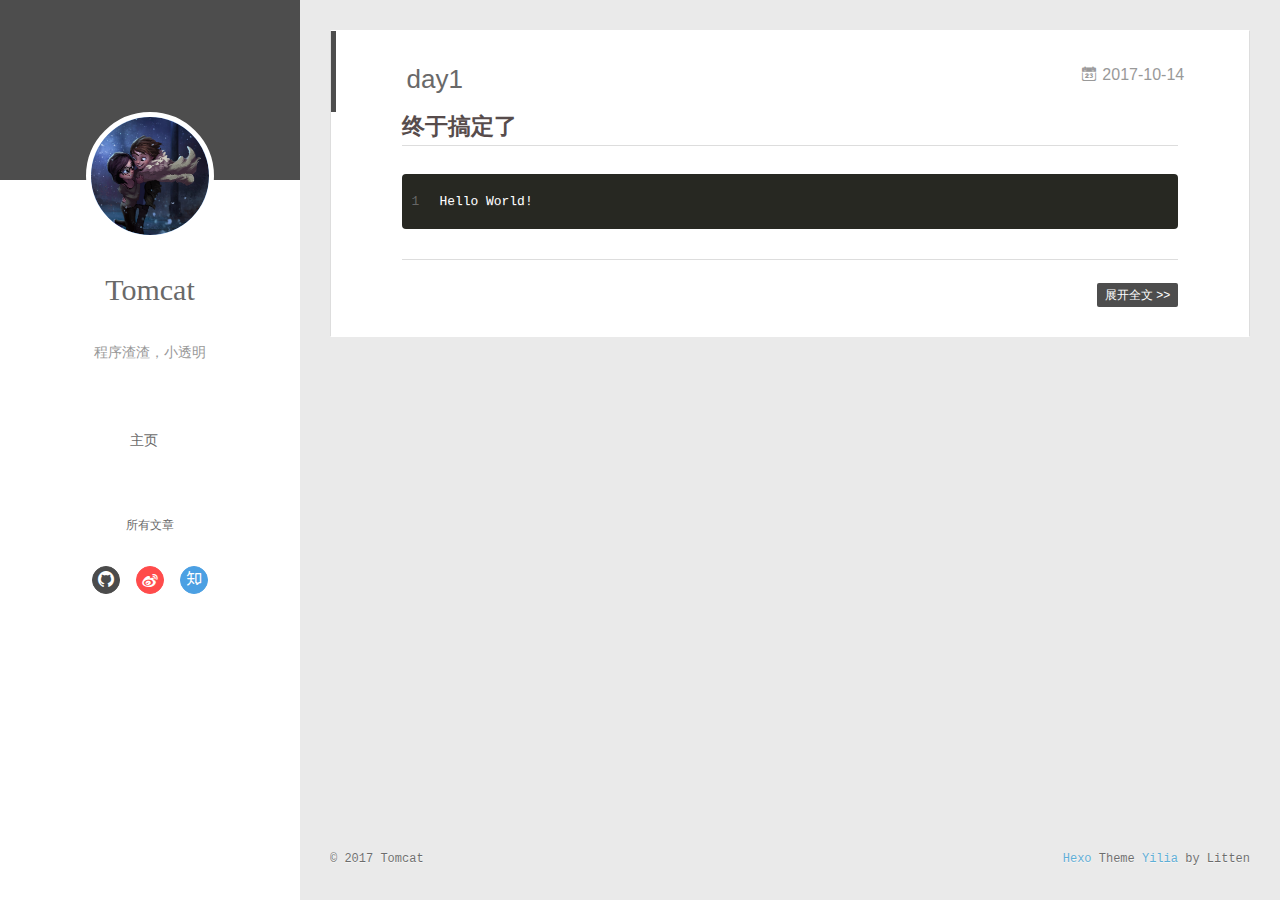
==== commit f595f8a2: "Site updated: 2017-10-14 15:04:42" ====
--- a/index.html
+++ b/index.html
@@ -165,7 +165,7 @@
     
     <div class="article-entry" itemprop="articleBody">
       
-        
+        <h2 id="终于搞定了"><a href="#终于搞定了" class="headerlink" title="终于搞定了"></a>终于搞定了</h2><figure class="highlight bash"><table><tr><td class="gutter"><pre><div class="line">1</div></pre></td><td class="code"><pre><div class="line">Hello World!</div></pre></td></tr></table></figure>
       
 
       
@@ -178,77 +178,6 @@
       
         <p class="article-more-link">
           <a class="article-more-a" href="/2017/10/14/day1/">展开全文 >></a>
-        </p>
-      
-
-      
-      <div class="clearfix"></div>
-    </div>
-  </div>
-</article>
-
-<aside class="wrap-side-operation">
-    <div class="mod-side-operation">
-        
-        <div class="jump-container" id="js-jump-container" style="display:none;">
-            <a href="javascript:void(0)" class="mod-side-operation__jump-to-top">
-                <i class="icon-font icon-back"></i>
-            </a>
-            <div id="js-jump-plan-container" class="jump-plan-container" style="top: -11px;">
-                <i class="icon-font icon-plane jump-plane"></i>
-            </div>
-        </div>
-        
-        
-    </div>
-</aside>
-
-
-
-
-  
-    <article id="post-hello-world" class="article article-type-post  article-index" itemscope itemprop="blogPost">
-  <div class="article-inner">
-    
-      <header class="article-header">
-        
-  
-    <h1 itemprop="name">
-      <a class="article-title" href="/2017/10/13/hello-world/">Hello World</a>
-    </h1>
-  
-
-        
-        <a href="/2017/10/13/hello-world/" class="archive-article-date">
-  	<time datetime="2017-10-13T04:11:45.041Z" itemprop="datePublished"><i class="icon-calendar icon"></i>2017-10-13</time>
-</a>
-        
-      </header>
-    
-    <div class="article-entry" itemprop="articleBody">
-      
-        <p>Welcome to <a href="https://hexo.io/" target="_blank" rel="external">Hexo</a>! This is your very first post. Check <a href="https://hexo.io/docs/" target="_blank" rel="external">documentation</a> for more info. If you get any problems when using Hexo, you can find the answer in <a href="https://hexo.io/docs/troubleshooting.html" target="_blank" rel="external">troubleshooting</a> or you can ask me on <a href="https://github.com/hexojs/hexo/issues" target="_blank" rel="external">GitHub</a>.</p>
-<h2 id="Quick-Start"><a href="#Quick-Start" class="headerlink" title="Quick Start"></a>Quick Start</h2><h3 id="Create-a-new-post"><a href="#Create-a-new-post" class="headerlink" title="Create a new post"></a>Create a new post</h3><figure class="highlight bash"><table><tr><td class="gutter"><pre><div class="line">1</div></pre></td><td class="code"><pre><div class="line">$ hexo new <span class="string">"My New Post"</span></div></pre></td></tr></table></figure>
-<p>More info: <a href="https://hexo.io/docs/writing.html" target="_blank" rel="external">Writing</a></p>
-<h3 id="Run-server"><a href="#Run-server" class="headerlink" title="Run server"></a>Run server</h3><figure class="highlight bash"><table><tr><td class="gutter"><pre><div class="line">1</div></pre></td><td class="code"><pre><div class="line">$ hexo server</div></pre></td></tr></table></figure>
-<p>More info: <a href="https://hexo.io/docs/server.html" target="_blank" rel="external">Server</a></p>
-<h3 id="Generate-static-files"><a href="#Generate-static-files" class="headerlink" title="Generate static files"></a>Generate static files</h3><figure class="highlight bash"><table><tr><td class="gutter"><pre><div class="line">1</div></pre></td><td class="code"><pre><div class="line">$ hexo generate</div></pre></td></tr></table></figure>
-<p>More info: <a href="https://hexo.io/docs/generating.html" target="_blank" rel="external">Generating</a></p>
-<h3 id="Deploy-to-remote-sites"><a href="#Deploy-to-remote-sites" class="headerlink" title="Deploy to remote sites"></a>Deploy to remote sites</h3><figure class="highlight bash"><table><tr><td class="gutter"><pre><div class="line">1</div></pre></td><td class="code"><pre><div class="line">$ hexo deploy</div></pre></td></tr></table></figure>
-<p>More info: <a href="https://hexo.io/docs/deployment.html" target="_blank" rel="external">Deployment</a></p>
-
-      
-
-      
-    </div>
-    <div class="article-info article-info-index">
-      
-      
-      
-
-      
-        <p class="article-more-link">
-          <a class="article-more-a" href="/2017/10/13/hello-world/">展开全文 >></a>
         </p>
       
 
